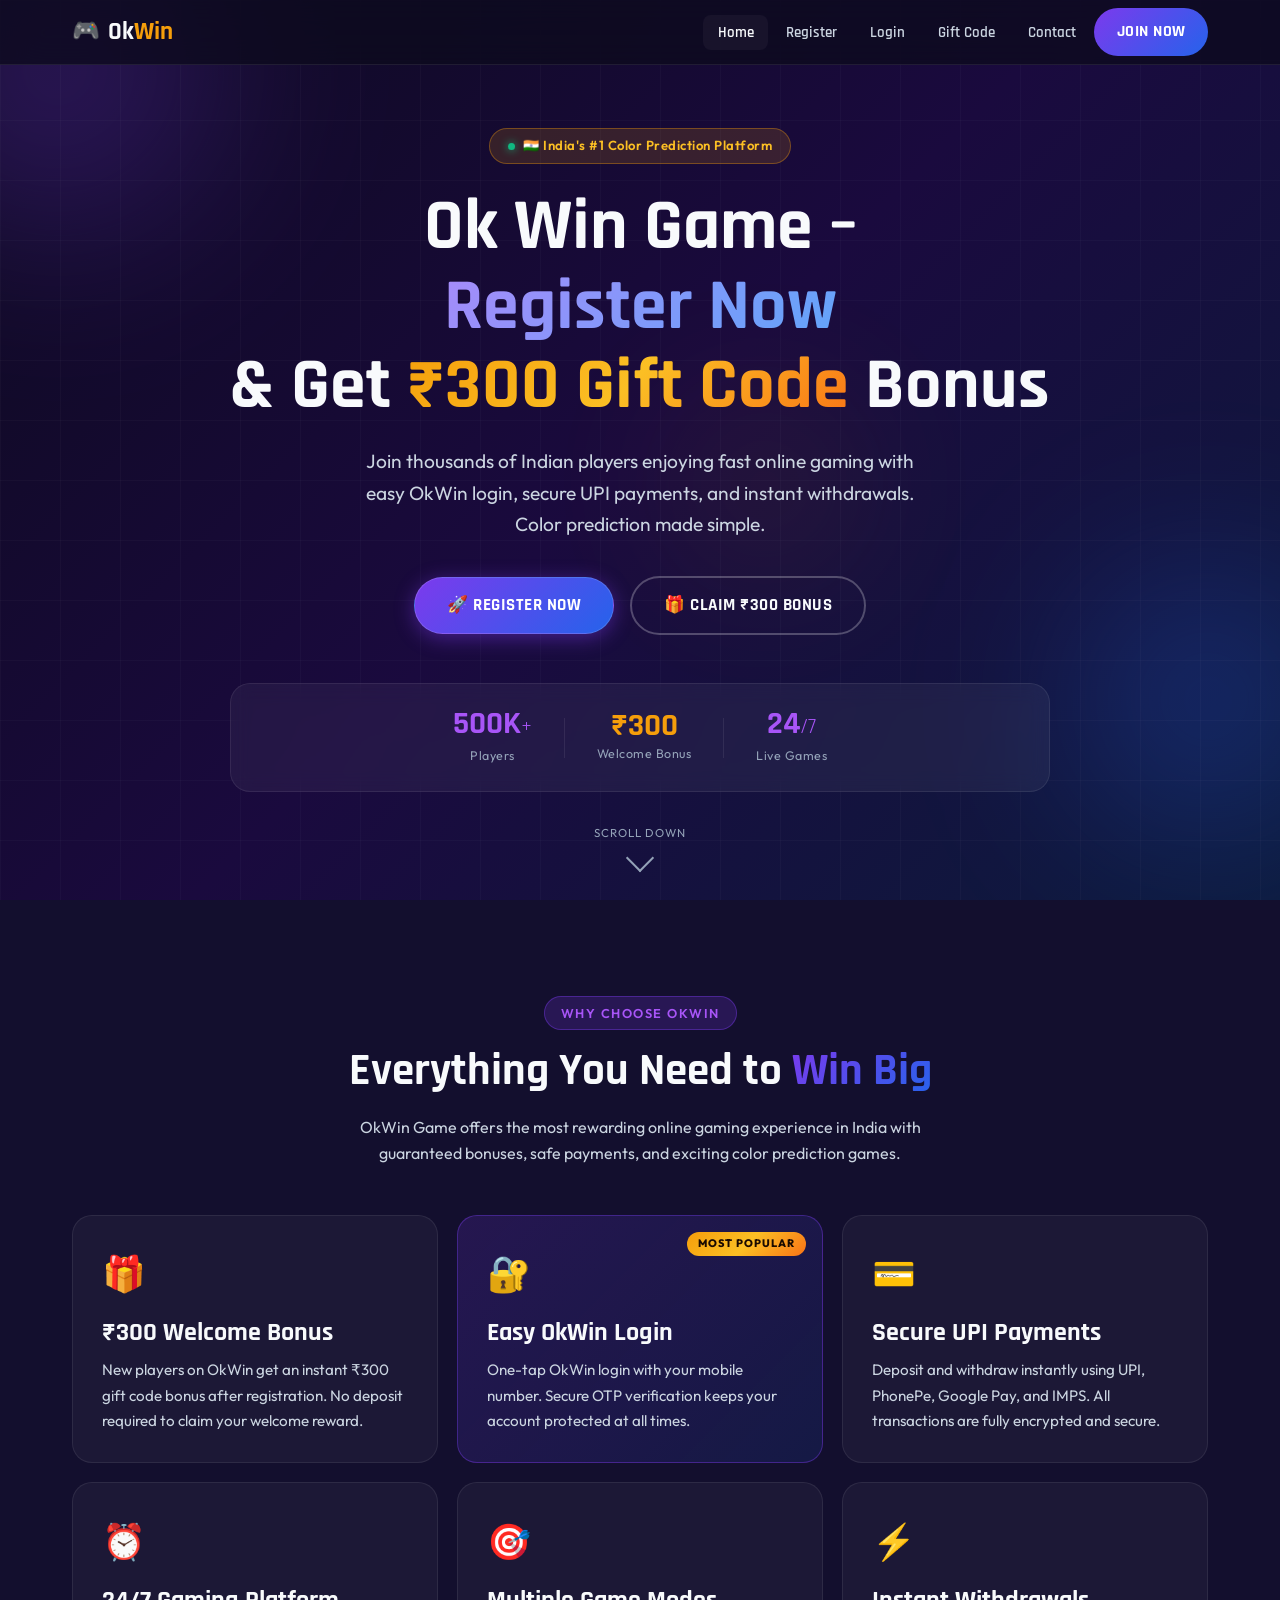
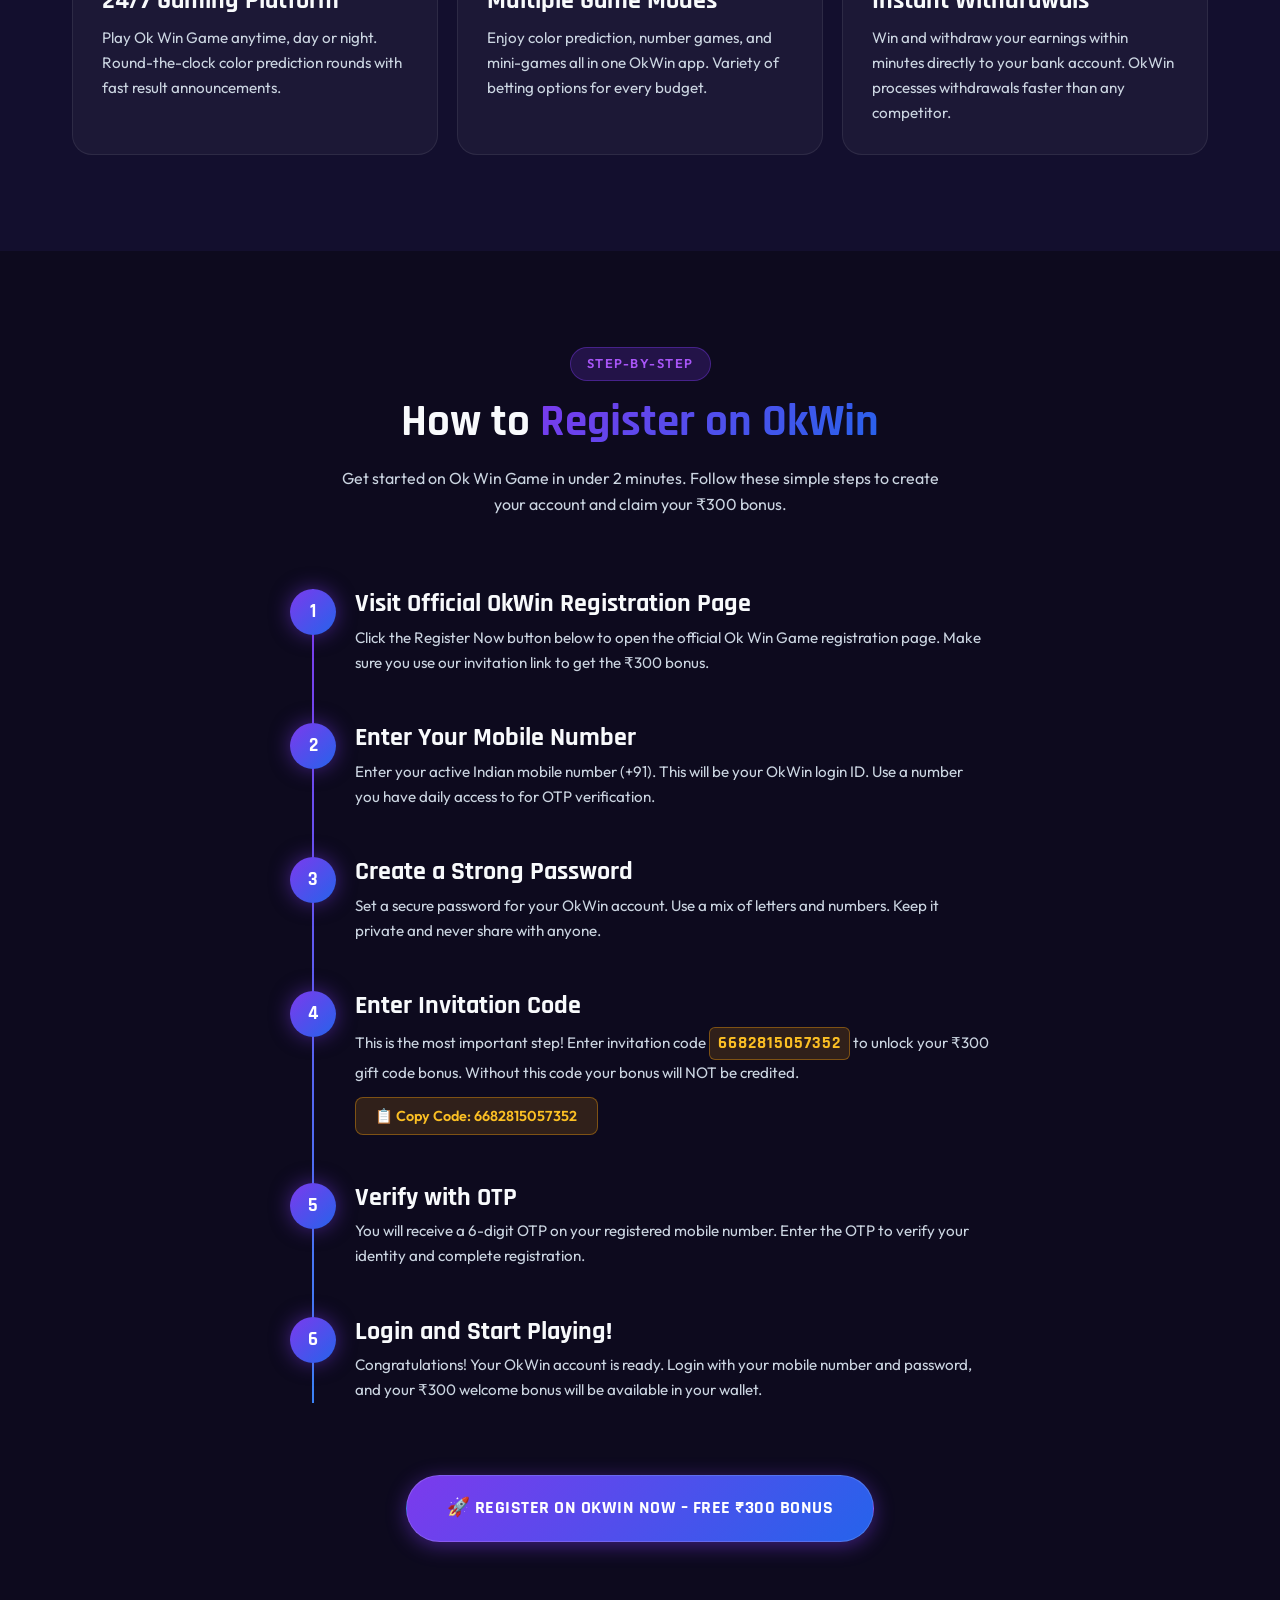
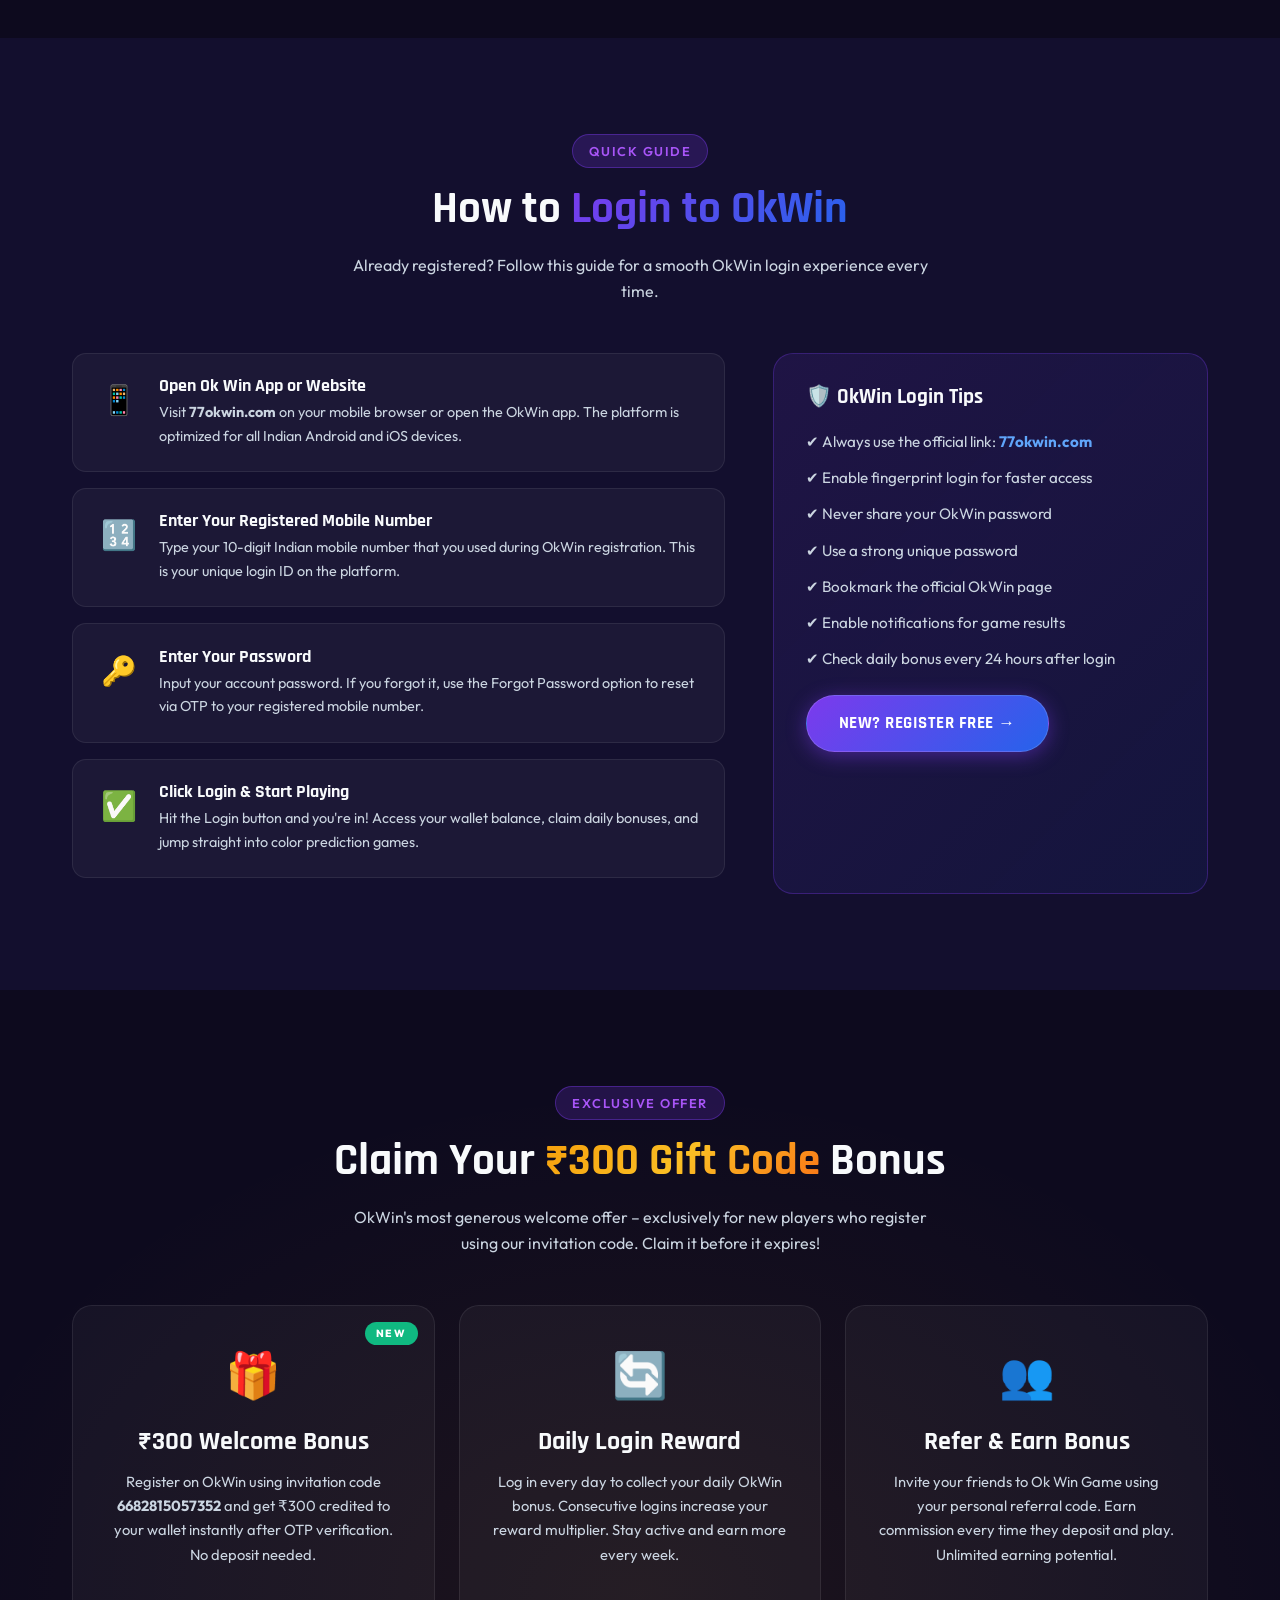
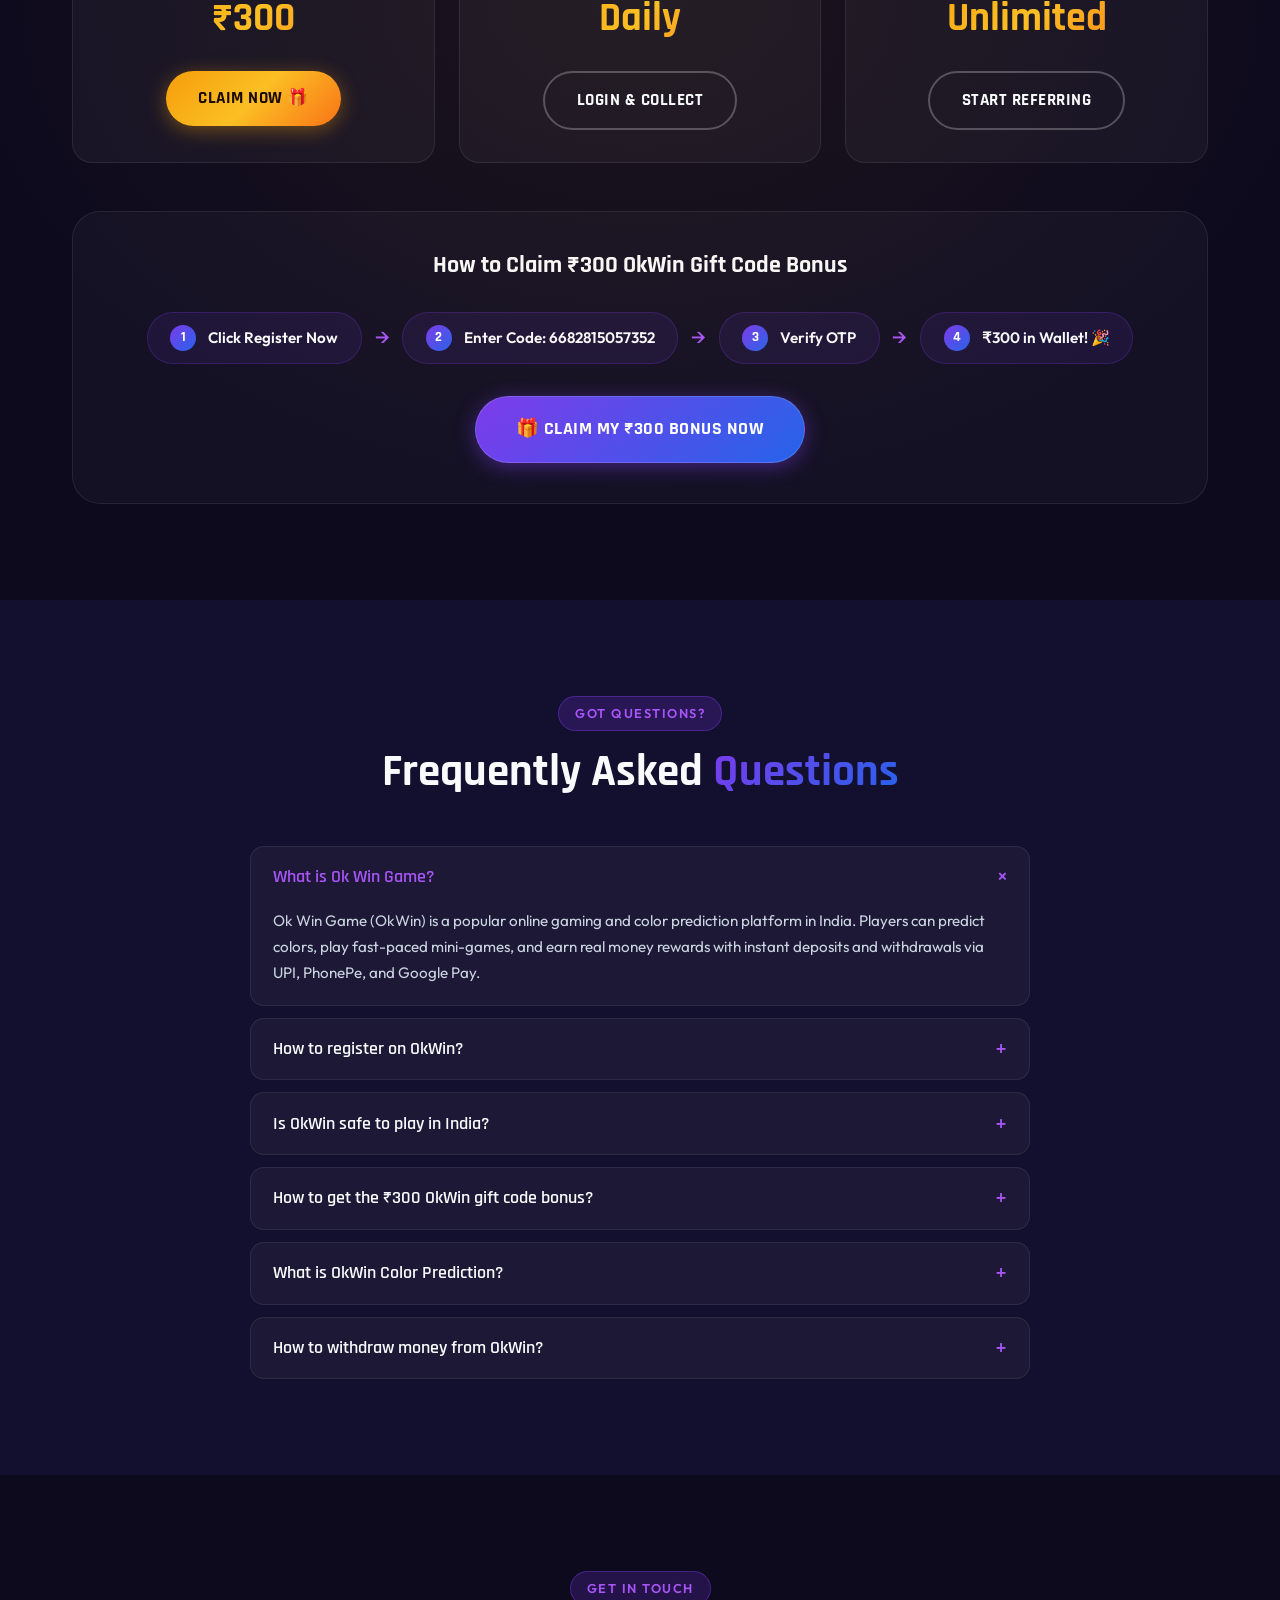
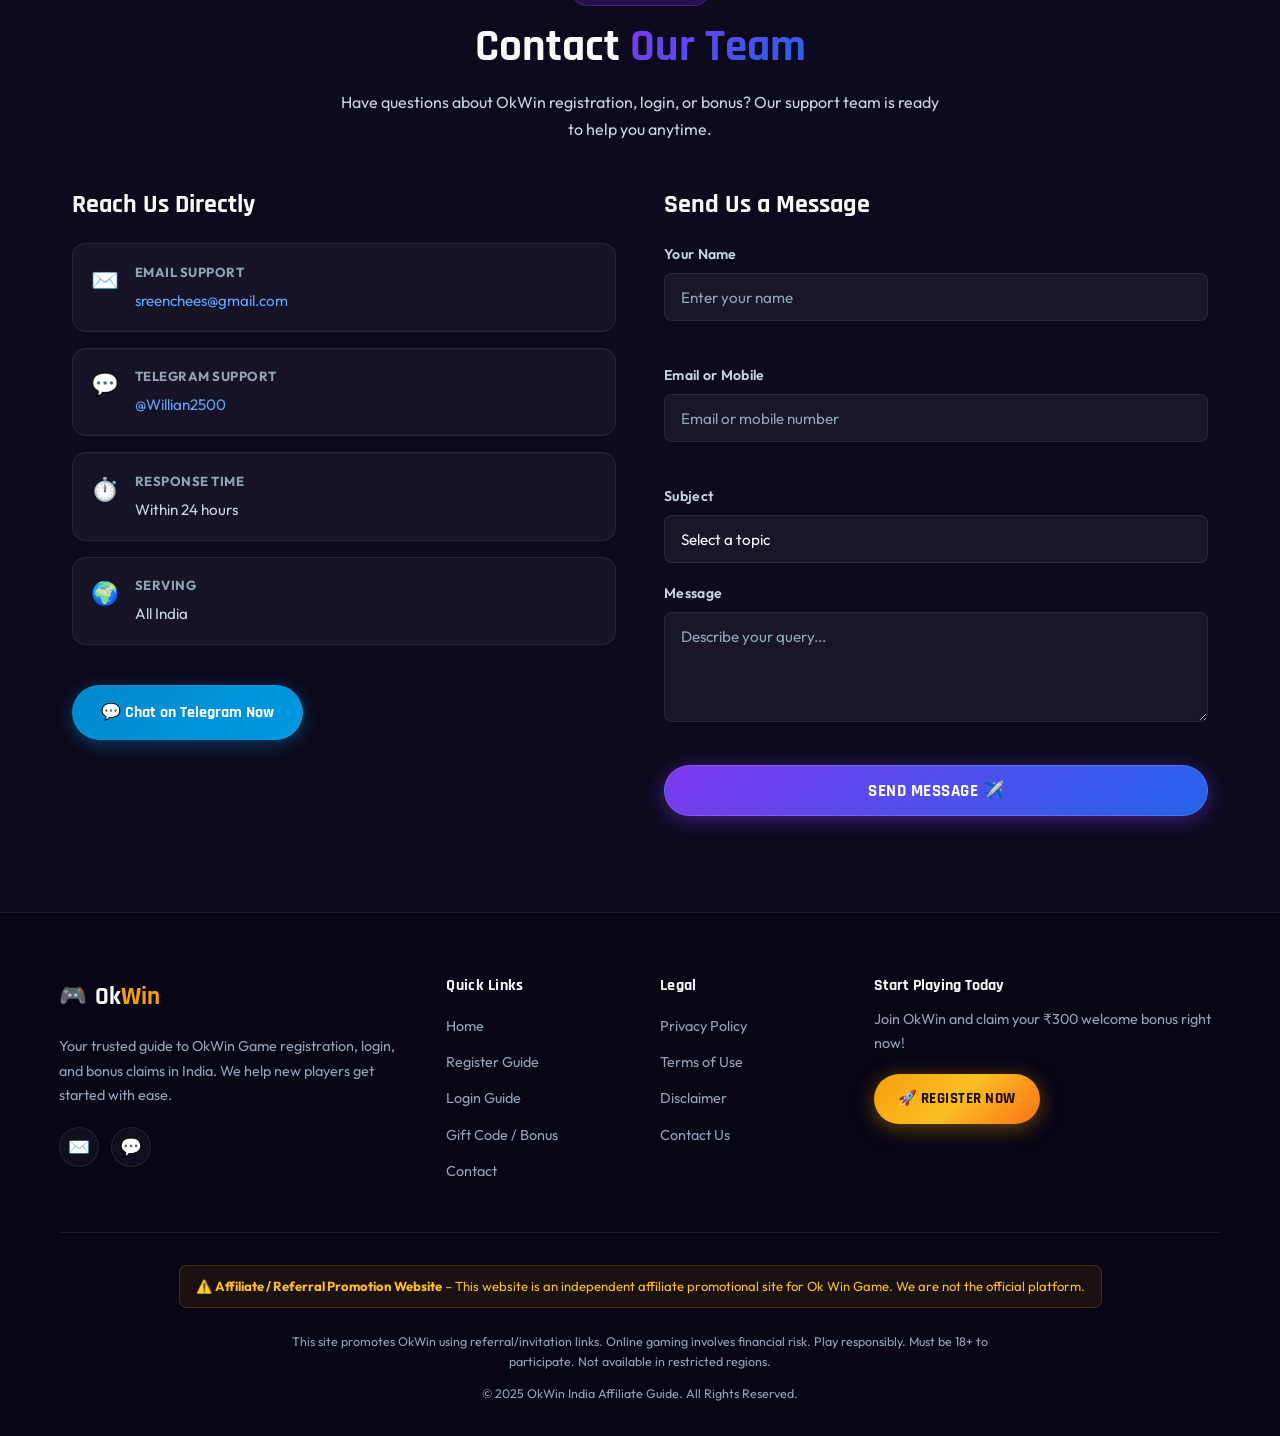
==== index.html @ 884675b6 "Add files via upload" ====
<!DOCTYPE html>
<html lang="en">
<head>
  <meta name="google-site-verification" content="CYO93_IWhzDPFBcRnnGvnvl2FuGM7Bud9HuJt0PmO80">

  <meta charset="UTF-8" />
  <meta name="viewport" content="width=device-width, initial-scale=1.0" />

  <!-- SEO Title -->
  <title>Ok Win Game – Register & Get ₹300 Bonus | OkWin Login India 2025</title>

  <!-- Meta Description -->
  <meta name="description" content="Join Ok Win Game today! Register on OkWin and get ₹300 welcome gift code bonus instantly. Easy OkWin login, secure payments, color prediction games. Best online gaming platform in India." />

  <!-- Meta Keywords -->
  <meta name="keywords" content="Ok Win Game, OkWin Login, OkWin Register, OkWin Gift Code, Ok Win App, OkWin Color Prediction, Ok Win 300 Bonus, OkWin India, okwin apk download, ok win referral code" />

  <!-- Canonical -->
  <link rel="canonical" href="https://okwin-india.online/" />

  <!-- Robots -->
  <meta name="robots" content="index, follow" />
  <meta name="author" content="OkWin India Affiliate" />
  <meta name="language" content="English" />
  <meta name="geo.region" content="IN" />
  <meta name="geo.placename" content="India" />

  <!-- Open Graph -->
  <meta property="og:type" content="website" />
  <meta property="og:title" content="Ok Win Game – Register & Get ₹300 Bonus | OkWin India" />
  <meta property="og:description" content="Join Ok Win Game today! Get ₹300 welcome gift code bonus instantly. Easy OkWin login, color prediction games, fast withdrawals. India's top gaming platform." />
  <meta property="og:url" content="https://okwin-india.online/" />
  <meta property="og:image" content="https://okwin-india.online/og-img.png" />
  <meta property="og:image:width" content="1200" />
  <meta property="og:image:height" content="630" />
  <meta property="og:locale" content="en_IN" />
  <meta property="og:site_name" content="OkWin India" />

  <!-- ICONS -->
  <link rel="icon" href="/favicon.ico">
  <link rel="apple-touch-icon" href="/favicon.png">

  <!-- Twitter Card -->
  <meta name="twitter:card" content="summary_large_image" />
  <meta name="twitter:title" content="Ok Win Game – Register & Get ₹300 Bonus" />
  <meta name="twitter:description" content="Join OkWin India and claim your ₹300 gift code bonus! Fast login, color prediction, instant withdrawals." />
  <meta name="twitter:image" content="https://okwin-india.online/og-img.png" />

  <!-- JSON-LD: WebSite Schema -->
  <script type="application/ld+json">
  {
    "@context": "https://schema.org",
    "@type": "WebSite",
    "name": "OkWin India",
    "url": "https://okwin-india.online/",
    "description": "Ok Win Game referral and registration guide for India players. Get ₹300 welcome bonus.",
    "potentialAction": {
      "@type": "SearchAction",
      "target": "https://okwin-india.online/?s={search_term_string}",
      "query-input": "required name=search_term_string"
    }
  }
  </script>

  <!-- JSON-LD: Organization Schema -->
  <script type="application/ld+json">
  {
    "@context": "https://schema.org",
    "@type": "Organization",
    "name": "OkWin India",
    "url": "https://okwin-india.online/",
    "contactPoint": {
      "@type": "ContactPoint",
      "email": "sreenchees@gmail.com",
      "contactType": "customer support",
      "availableLanguage": ["English", "Hindi"]
    }
  }
  </script>

  <!-- JSON-LD: FAQ Schema -->
  <script type="application/ld+json">
  {
    "@context": "https://schema.org",
    "@type": "FAQPage",
    "mainEntity": [
      {
        "@type": "Question",
        "name": "What is Ok Win Game?",
        "acceptedAnswer": {
          "@type": "Answer",
          "text": "Ok Win Game (OkWin) is a popular online gaming and color prediction platform in India. Players can predict colors, play mini-games, and earn real money rewards with fast deposits and withdrawals."
        }
      },
      {
        "@type": "Question",
        "name": "How to register on OkWin?",
        "acceptedAnswer": {
          "@type": "Answer",
          "text": "To register on OkWin: Visit the official registration link, enter your mobile number, create a secure password, enter invitation code 6682815057352, verify with OTP, and start playing. New players get a ₹300 welcome bonus."
        }
      },
      {
        "@type": "Question",
        "name": "Is OkWin safe in India?",
        "acceptedAnswer": {
          "@type": "Answer",
          "text": "OkWin is widely used by thousands of players across India. The platform features secure payment systems, encrypted transactions, and fast withdrawal processing for Indian players."
        }
      },
      {
        "@type": "Question",
        "name": "How to get ₹300 gift code on OkWin?",
        "acceptedAnswer": {
          "@type": "Answer",
          "text": "New players on OkWin automatically receive a ₹300 welcome gift code bonus after completing registration using the invitation code 6682815057352. The bonus is credited to your account instantly after OTP verification."
        }
      }
    ]
  }
  </script>

  <!-- Preconnect for performance -->
  <link rel="preconnect" href="https://fonts.googleapis.com" />
  <link rel="preconnect" href="https://fonts.gstatic.com" crossorigin />
  <link href="https://fonts.googleapis.com/css2?family=Rajdhani:wght@400;500;600;700&family=Outfit:wght@300;400;500;600;700;800;900&display=swap" rel="stylesheet" />

  <link rel="stylesheet" href="style.css" />
  <link rel="icon" href="data:image/svg+xml,<svg xmlns='http://www.w3.org/2000/svg' viewBox='0 0 100 100'><text y='.9em' font-size='90'>🎮</text></svg>" />
</head>
<body>

  <!-- ========== NAVIGATION ========== -->
  <nav class="navbar" id="navbar" role="navigation" aria-label="Main navigation">
    <div class="nav-container">
      <a href="#home" class="nav-logo" aria-label="OkWin Home">
        <span class="logo-icon">🎮</span>
        <span class="logo-text">Ok<span class="logo-accent">Win</span></span>
      </a>
      <button class="nav-toggle" id="navToggle" aria-label="Toggle navigation" aria-expanded="false">
        <span></span><span></span><span></span>
      </button>
      <ul class="nav-menu" id="navMenu" role="list">
        <li><a href="#home" class="nav-link active">Home</a></li>
        <li><a href="#register-guide" class="nav-link">Register</a></li>
        <li><a href="#login-guide" class="nav-link">Login</a></li>
        <li><a href="#gift-code" class="nav-link">Gift Code</a></li>
        <li><a href="#contact" class="nav-link">Contact</a></li>
        <li><a href="https://77okwin.com/#/register?invitationCode=6682815057352" class="nav-cta" target="_blank" rel="noopener">Join Now</a></li>
      </ul>
    </div>
  </nav>

  <main>

    <!-- ========== PAGE 1: HOME ========== -->
    <section id="home" class="hero-section" aria-label="Hero">
      <div class="hero-bg-effects">
        <div class="orb orb-1"></div>
        <div class="orb orb-2"></div>
        <div class="orb orb-3"></div>
        <div class="grid-lines"></div>
      </div>
      <div class="hero-container">
        <div class="hero-badge">
          <span class="badge-dot"></span>
          🇮🇳 India's #1 Color Prediction Platform
        </div>
        <h1 class="hero-title">
          Ok Win Game –<br />
          <span class="title-gradient">Register Now</span><br />
          & Get <span class="title-gold">₹300 Gift Code</span> Bonus
        </h1>
        <p class="hero-sub">
          Join thousands of Indian players enjoying fast online gaming with easy OkWin login, secure UPI payments, and instant withdrawals. Color prediction made simple.
        </p>
        <div class="hero-actions">
          <a href="https://77okwin.com/#/register?invitationCode=6682815057352" class="btn-primary btn-pulse" target="_blank" rel="noopener" aria-label="Register on OkWin now">
            <span>🚀 Register Now</span>
          </a>
          <a href="#gift-code" class="btn-secondary">
            <span>🎁 Claim ₹300 Bonus</span>
          </a>
        </div>
        <div class="hero-stats">
          <div class="stat-item">
            <span class="stat-num" data-target="500000">0</span><span class="stat-unit">+</span>
            <span class="stat-label">Players</span>
          </div>
          <div class="stat-divider"></div>
          <div class="stat-item">
            <span class="stat-num-plain">₹300</span>
            <span class="stat-label">Welcome Bonus</span>
          </div>
          <div class="stat-divider"></div>
          <div class="stat-item">
            <span class="stat-num" data-target="24">0</span><span class="stat-unit">/7</span>
            <span class="stat-label">Live Games</span>
          </div>
        </div>
      </div>
      <div class="hero-scroll-hint" aria-hidden="true">
        <span>Scroll Down</span>
        <div class="scroll-arrow"></div>
      </div>
    </section>

    <!-- ========== FEATURES SECTION ========== -->
    <section class="features-section" aria-labelledby="features-heading">
      <div class="section-container">
        <div class="section-header">
          <span class="section-tag">Why Choose OkWin</span>
          <h2 id="features-heading" class="section-title">Everything You Need to <span class="text-gradient">Win Big</span></h2>
          <p class="section-desc">OkWin Game offers the most rewarding online gaming experience in India with guaranteed bonuses, safe payments, and exciting color prediction games.</p>
        </div>
        <div class="features-grid">
          <article class="feature-card" aria-label="Welcome Bonus feature">
            <div class="feature-icon">🎁</div>
            <h3>₹300 Welcome Bonus</h3>
            <p>New players on OkWin get an instant ₹300 gift code bonus after registration. No deposit required to claim your welcome reward.</p>
          </article>
          <article class="feature-card featured" aria-label="Easy Login feature">
            <div class="feature-badge">Most Popular</div>
            <div class="feature-icon">🔐</div>
            <h3>Easy OkWin Login</h3>
            <p>One-tap OkWin login with your mobile number. Secure OTP verification keeps your account protected at all times.</p>
          </article>
          <article class="feature-card" aria-label="Secure payments feature">
            <div class="feature-icon">💳</div>
            <h3>Secure UPI Payments</h3>
            <p>Deposit and withdraw instantly using UPI, PhonePe, Google Pay, and IMPS. All transactions are fully encrypted and secure.</p>
          </article>
          <article class="feature-card" aria-label="24/7 gaming feature">
            <div class="feature-icon">⏰</div>
            <h3>24/7 Gaming Platform</h3>
            <p>Play Ok Win Game anytime, day or night. Round-the-clock color prediction rounds with fast result announcements.</p>
          </article>
          <article class="feature-card" aria-label="Game modes feature">
            <div class="feature-icon">🎯</div>
            <h3>Multiple Game Modes</h3>
            <p>Enjoy color prediction, number games, and mini-games all in one OkWin app. Variety of betting options for every budget.</p>
          </article>
          <article class="feature-card" aria-label="Fast withdrawal feature">
            <div class="feature-icon">⚡</div>
            <h3>Instant Withdrawals</h3>
            <p>Win and withdraw your earnings within minutes directly to your bank account. OkWin processes withdrawals faster than any competitor.</p>
          </article>
        </div>
      </div>
    </section>

    <!-- ========== PAGE 2: REGISTER GUIDE ========== -->
    <section id="register-guide" class="guide-section" aria-labelledby="register-heading">
      <div class="section-container">
        <div class="section-header">
          <span class="section-tag">Step-by-Step</span>
          <h2 id="register-heading" class="section-title">How to <span class="text-gradient">Register on OkWin</span></h2>
          <p class="section-desc">Get started on Ok Win Game in under 2 minutes. Follow these simple steps to create your account and claim your ₹300 bonus.</p>
        </div>
        <div class="steps-container">
          <div class="steps-line" aria-hidden="true"></div>
          <div class="step-item">
            <div class="step-num" aria-label="Step 1">1</div>
            <div class="step-content">
              <h3>Visit Official OkWin Registration Page</h3>
              <p>Click the Register Now button below to open the official Ok Win Game registration page. Make sure you use our invitation link to get the ₹300 bonus.</p>
            </div>
          </div>
          <div class="step-item">
            <div class="step-num" aria-label="Step 2">2</div>
            <div class="step-content">
              <h3>Enter Your Mobile Number</h3>
              <p>Enter your active Indian mobile number (+91). This will be your OkWin login ID. Use a number you have daily access to for OTP verification.</p>
            </div>
          </div>
          <div class="step-item">
            <div class="step-num" aria-label="Step 3">3</div>
            <div class="step-content">
              <h3>Create a Strong Password</h3>
              <p>Set a secure password for your OkWin account. Use a mix of letters and numbers. Keep it private and never share with anyone.</p>
            </div>
          </div>
          <div class="step-item">
            <div class="step-num" aria-label="Step 4">4</div>
            <div class="step-content">
              <h3>Enter Invitation Code</h3>
              <p>This is the most important step! Enter invitation code <strong class="inv-code">6682815057352</strong> to unlock your ₹300 gift code bonus. Without this code your bonus will NOT be credited.</p>
              <button class="copy-code-btn" id="copyCode" aria-label="Copy invitation code">📋 Copy Code: 6682815057352</button>
            </div>
          </div>
          <div class="step-item">
            <div class="step-num" aria-label="Step 5">5</div>
            <div class="step-content">
              <h3>Verify with OTP</h3>
              <p>You will receive a 6-digit OTP on your registered mobile number. Enter the OTP to verify your identity and complete registration.</p>
            </div>
          </div>
          <div class="step-item">
            <div class="step-num" aria-label="Step 6">6</div>
            <div class="step-content">
              <h3>Login and Start Playing!</h3>
              <p>Congratulations! Your OkWin account is ready. Login with your mobile number and password, and your ₹300 welcome bonus will be available in your wallet.</p>
            </div>
          </div>
        </div>
        <div class="guide-cta">
          <a href="https://77okwin.com/#/register?invitationCode=6682815057352" class="btn-primary btn-large" target="_blank" rel="noopener">
            🚀 Register on OkWin Now – Free ₹300 Bonus
          </a>
        </div>
      </div>
    </section>

    <!-- ========== PAGE 3: LOGIN GUIDE ========== -->
    <section id="login-guide" class="guide-section login-guide-section" aria-labelledby="login-heading">
      <div class="section-container">
        <div class="section-header">
          <span class="section-tag">Quick Guide</span>
          <h2 id="login-heading" class="section-title">How to <span class="text-gradient">Login to OkWin</span></h2>
          <p class="section-desc">Already registered? Follow this guide for a smooth OkWin login experience every time.</p>
        </div>
        <div class="login-grid">
          <div class="login-steps">
            <div class="login-step">
              <div class="ls-icon">📱</div>
              <div class="ls-content">
                <h3>Open Ok Win App or Website</h3>
                <p>Visit <strong>77okwin.com</strong> on your mobile browser or open the OkWin app. The platform is optimized for all Indian Android and iOS devices.</p>
              </div>
            </div>
            <div class="login-step">
              <div class="ls-icon">🔢</div>
              <div class="ls-content">
                <h3>Enter Your Registered Mobile Number</h3>
                <p>Type your 10-digit Indian mobile number that you used during OkWin registration. This is your unique login ID on the platform.</p>
              </div>
            </div>
            <div class="login-step">
              <div class="ls-icon">🔑</div>
              <div class="ls-content">
                <h3>Enter Your Password</h3>
                <p>Input your account password. If you forgot it, use the Forgot Password option to reset via OTP to your registered mobile number.</p>
              </div>
            </div>
            <div class="login-step">
              <div class="ls-icon">✅</div>
              <div class="ls-content">
                <h3>Click Login & Start Playing</h3>
                <p>Hit the Login button and you're in! Access your wallet balance, claim daily bonuses, and jump straight into color prediction games.</p>
              </div>
            </div>
          </div>
          <div class="login-tips-panel">
            <h3>🛡️ OkWin Login Tips</h3>
            <ul class="tips-list">
              <li>✔ Always use the official link: <strong>77okwin.com</strong></li>
              <li>✔ Enable fingerprint login for faster access</li>
              <li>✔ Never share your OkWin password</li>
              <li>✔ Use a strong unique password</li>
              <li>✔ Bookmark the official OkWin page</li>
              <li>✔ Enable notifications for game results</li>
              <li>✔ Check daily bonus every 24 hours after login</li>
            </ul>
            <a href="https://77okwin.com/#/register?invitationCode=6682815057352" class="btn-primary" target="_blank" rel="noopener" style="margin-top:1.5rem;display:inline-block">
              New? Register Free →
            </a>
          </div>
        </div>
      </div>
    </section>

    <!-- ========== PAGE 4: GIFT CODE / BONUS ========== -->
    <section id="gift-code" class="gift-section" aria-labelledby="gift-heading">
      <div class="gift-bg-effect"></div>
      <div class="section-container">
        <div class="section-header">
          <span class="section-tag">Exclusive Offer</span>
          <h2 id="gift-heading" class="section-title">Claim Your <span class="title-gold">₹300 Gift Code</span> Bonus</h2>
          <p class="section-desc">OkWin's most generous welcome offer – exclusively for new players who register using our invitation code. Claim it before it expires!</p>
        </div>
        <div class="gift-cards-grid">
          <article class="gift-card">
            <div class="gift-card-ribbon">NEW</div>
            <div class="gift-icon">🎁</div>
            <h3>₹300 Welcome Bonus</h3>
            <p>Register on OkWin using invitation code <strong>6682815057352</strong> and get ₹300 credited to your wallet instantly after OTP verification. No deposit needed.</p>
            <div class="bonus-highlight">₹300</div>
            <a href="https://77okwin.com/#/register?invitationCode=6682815057352" class="btn-gold" target="_blank" rel="noopener">Claim Now 🎁</a>
          </article>
          <article class="gift-card">
            <div class="gift-icon">🔄</div>
            <h3>Daily Login Reward</h3>
            <p>Log in every day to collect your daily OkWin bonus. Consecutive logins increase your reward multiplier. Stay active and earn more every week.</p>
            <div class="bonus-highlight">Daily</div>
            <a href="https://77okwin.com/#/register?invitationCode=6682815057352" class="btn-secondary" target="_blank" rel="noopener">Login & Collect</a>
          </article>
          <article class="gift-card">
            <div class="gift-icon">👥</div>
            <h3>Refer & Earn Bonus</h3>
            <p>Invite your friends to Ok Win Game using your personal referral code. Earn commission every time they deposit and play. Unlimited earning potential.</p>
            <div class="bonus-highlight">Unlimited</div>
            <a href="https://77okwin.com/#/register?invitationCode=6682815057352" class="btn-secondary" target="_blank" rel="noopener">Start Referring</a>
          </article>
        </div>

        <!-- Bonus Steps -->
        <div class="bonus-steps">
          <h3>How to Claim ₹300 OkWin Gift Code Bonus</h3>
          <div class="bonus-flow">
            <div class="bflow-step"><span>1</span> Click Register Now</div>
            <div class="bflow-arrow">→</div>
            <div class="bflow-step"><span>2</span> Enter Code: 6682815057352</div>
            <div class="bflow-arrow">→</div>
            <div class="bflow-step"><span>3</span> Verify OTP</div>
            <div class="bflow-arrow">→</div>
            <div class="bflow-step"><span>4</span> ₹300 in Wallet! 🎉</div>
          </div>
          <a href="https://77okwin.com/#/register?invitationCode=6682815057352" class="btn-primary btn-large btn-pulse" target="_blank" rel="noopener">
            🎁 Claim My ₹300 Bonus Now
          </a>
        </div>
      </div>
    </section>

    <!-- ========== FAQ SECTION ========== -->
    <section class="faq-section" aria-labelledby="faq-heading">
      <div class="section-container">
        <div class="section-header">
          <span class="section-tag">Got Questions?</span>
          <h2 id="faq-heading" class="section-title">Frequently Asked <span class="text-gradient">Questions</span></h2>
        </div>
        <div class="faq-list" role="list">
          <div class="faq-item" role="listitem">
            <button class="faq-question" aria-expanded="false">
              <span>What is Ok Win Game?</span>
              <span class="faq-icon" aria-hidden="true">+</span>
            </button>
            <div class="faq-answer">
              <p>Ok Win Game (OkWin) is a popular online gaming and color prediction platform in India. Players can predict colors, play fast-paced mini-games, and earn real money rewards with instant deposits and withdrawals via UPI, PhonePe, and Google Pay.</p>
            </div>
          </div>
          <div class="faq-item" role="listitem">
            <button class="faq-question" aria-expanded="false">
              <span>How to register on OkWin?</span>
              <span class="faq-icon" aria-hidden="true">+</span>
            </button>
            <div class="faq-answer">
              <p>To register on OkWin: (1) Visit the official registration link, (2) Enter your mobile number, (3) Create a secure password, (4) Enter invitation code <strong>6682815057352</strong>, (5) Verify with OTP, (6) Login and start playing. New players automatically receive a ₹300 welcome bonus.</p>
            </div>
          </div>
          <div class="faq-item" role="listitem">
            <button class="faq-question" aria-expanded="false">
              <span>Is OkWin safe to play in India?</span>
              <span class="faq-icon" aria-hidden="true">+</span>
            </button>
            <div class="faq-answer">
              <p>OkWin is widely used by hundreds of thousands of players across India. The platform uses encrypted transactions, secure OTP verification, and reliable UPI payment gateways. Always use the official website <strong>77okwin.com</strong> to ensure your account is protected.</p>
            </div>
          </div>
          <div class="faq-item" role="listitem">
            <button class="faq-question" aria-expanded="false">
              <span>How to get the ₹300 OkWin gift code bonus?</span>
              <span class="faq-icon" aria-hidden="true">+</span>
            </button>
            <div class="faq-answer">
              <p>New players automatically receive a ₹300 welcome gift code bonus after completing registration using the invitation code <strong>6682815057352</strong>. The bonus is credited to your OkWin wallet instantly after OTP verification. No deposit is required to receive the welcome bonus.</p>
            </div>
          </div>
          <div class="faq-item" role="listitem">
            <button class="faq-question" aria-expanded="false">
              <span>What is OkWin Color Prediction?</span>
              <span class="faq-icon" aria-hidden="true">+</span>
            </button>
            <div class="faq-answer">
              <p>OkWin Color Prediction is the most popular game on the platform. Players predict which color (Red, Green, or Violet) will appear next. Results are announced every 1–3 minutes. Correct predictions earn 2x your bet amount. It's the fastest way to earn on Ok Win App.</p>
            </div>
          </div>
          <div class="faq-item" role="listitem">
            <button class="faq-question" aria-expanded="false">
              <span>How to withdraw money from OkWin?</span>
              <span class="faq-icon" aria-hidden="true">+</span>
            </button>
            <div class="faq-answer">
              <p>To withdraw from OkWin: Login to your account, go to Wallet, click Withdraw, enter the amount, enter your UPI ID or bank account details, and confirm. Withdrawals are processed within minutes to hours depending on your bank. Minimum withdrawal is ₹100.</p>
            </div>
          </div>
        </div>
      </div>
    </section>

    <!-- ========== PAGE 5: CONTACT ========== -->
    <section id="contact" class="contact-section" aria-labelledby="contact-heading">
      <div class="section-container">
        <div class="section-header">
          <span class="section-tag">Get in Touch</span>
          <h2 id="contact-heading" class="section-title">Contact <span class="text-gradient">Our Team</span></h2>
          <p class="section-desc">Have questions about OkWin registration, login, or bonus? Our support team is ready to help you anytime.</p>
        </div>
        <div class="contact-grid">
          <div class="contact-info">
            <h3>Reach Us Directly</h3>
            <div class="contact-item">
              <div class="ci-icon">✉️</div>
              <div>
                <strong>Email Support</strong>
                <a href="mailto:sreenchees@gmail.com">sreenchees@gmail.com</a>
              </div>
            </div>
            <div class="contact-item">
              <div class="ci-icon">💬</div>
              <div>
                <strong>Telegram Support</strong>
                <a href="https://t.me/Willian2500" target="_blank" rel="noopener">@Willian2500</a>
              </div>
            </div>
            <div class="contact-item">
              <div class="ci-icon">⏱️</div>
              <div>
                <strong>Response Time</strong>
                <span>Within 24 hours</span>
              </div>
            </div>
            <div class="contact-item">
              <div class="ci-icon">🌍</div>
              <div>
                <strong>Serving</strong>
                <span>All India</span>
              </div>
            </div>
            <a href="https://t.me/Willian2500" class="btn-telegram" target="_blank" rel="noopener">
              💬 Chat on Telegram Now
            </a>
          </div>

          <div class="contact-form-wrap">
            <h3>Send Us a Message</h3>
            <form id="contactForm" class="contact-form" novalidate aria-label="Contact form">
              <div class="form-group">
                <label for="contactName">Your Name</label>
                <input type="text" id="contactName" name="name" placeholder="Enter your name" required autocomplete="name" />
                <span class="form-error" id="nameError"></span>
              </div>
              <div class="form-group">
                <label for="contactEmail">Email or Mobile</label>
                <input type="text" id="contactEmail" name="email" placeholder="Email or mobile number" required autocomplete="email" />
                <span class="form-error" id="emailError"></span>
              </div>
              <div class="form-group">
                <label for="contactSubject">Subject</label>
                <select id="contactSubject" name="subject">
                  <option value="">Select a topic</option>
                  <option value="registration">OkWin Registration Help</option>
                  <option value="login">OkWin Login Issue</option>
                  <option value="bonus">₹300 Bonus Query</option>
                  <option value="withdrawal">Withdrawal Help</option>
                  <option value="other">Other</option>
                </select>
              </div>
              <div class="form-group">
                <label for="contactMessage">Message</label>
                <textarea id="contactMessage" name="message" rows="4" placeholder="Describe your query..." required></textarea>
                <span class="form-error" id="msgError"></span>
              </div>
              <button type="submit" class="btn-primary btn-full" id="submitBtn">
                Send Message ✈️
              </button>
              <div id="formSuccess" class="form-success" role="alert" aria-live="polite"></div>
            </form>
          </div>
        </div>
      </div>
    </section>

  </main>

  <!-- ========== FLOATING CTA ========== -->
  <div class="floating-cta" id="floatingCta" aria-label="Floating register button">
    <a href="https://77okwin.com/#/register?invitationCode=6682815057352" target="_blank" rel="noopener" class="floating-btn">
      🎁 Register Free – Get ₹300
    </a>
  </div>

  <!-- ========== FOOTER ========== -->
  <footer class="site-footer" role="contentinfo">
    <div class="footer-container">
      <div class="footer-top">
        <div class="footer-brand">
          <div class="footer-logo">
            <span class="logo-icon">🎮</span>
            <span class="logo-text">Ok<span class="logo-accent">Win</span></span>
          </div>
          <p>Your trusted guide to OkWin Game registration, login, and bonus claims in India. We help new players get started with ease.</p>
          <div class="footer-social">
            <a href="mailto:sreenchees@gmail.com" aria-label="Email us">✉️</a>
            <a href="https://t.me/Willian2500" target="_blank" rel="noopener" aria-label="Telegram">💬</a>
          </div>
        </div>
        <div class="footer-links">
          <h4>Quick Links</h4>
          <ul>
            <li><a href="#home">Home</a></li>
            <li><a href="#register-guide">Register Guide</a></li>
            <li><a href="#login-guide">Login Guide</a></li>
            <li><a href="#gift-code">Gift Code / Bonus</a></li>
            <li><a href="#contact">Contact</a></li>
          </ul>
        </div>
        <div class="footer-links">
          <h4>Legal</h4>
          <ul>
            <li><a href="#privacy" id="privacyLink">Privacy Policy</a></li>
            <li><a href="#terms" id="termsLink">Terms of Use</a></li>
            <li><a href="#disclaimer" id="disclaimerLink">Disclaimer</a></li>
            <li><a href="#contact">Contact Us</a></li>
          </ul>
        </div>
        <div class="footer-cta-col">
          <h4>Start Playing Today</h4>
          <p>Join OkWin and claim your ₹300 welcome bonus right now!</p>
          <a href="https://77okwin.com/#/register?invitationCode=6682815057352" class="btn-gold footer-cta-btn" target="_blank" rel="noopener">
            🚀 Register Now
          </a>
        </div>
      </div>
      <div class="footer-bottom">
        <p class="affiliate-notice">⚠️ <strong>Affiliate / Referral Promotion Website</strong> – This website is an independent affiliate promotional site for Ok Win Game. We are not the official platform.</p>
        <p class="disclaimer-text">This site promotes OkWin using referral/invitation links. Online gaming involves financial risk. Play responsibly. Must be 18+ to participate. Not available in restricted regions.</p>
        <p class="copyright">© 2025 OkWin India Affiliate Guide. All Rights Reserved.</p>
      </div>
    </div>
  </footer>

  <!-- Legal Modals -->
  <div class="modal-overlay" id="modalOverlay" role="dialog" aria-modal="true" aria-hidden="true">
    <div class="modal-box">
      <button class="modal-close" id="modalClose" aria-label="Close modal">✕</button>
      <h2 id="modalTitle"></h2>
      <div id="modalContent" class="modal-body"></div>
    </div>
  </div>

  <script src="script.js" defer></script>
</body>
</html>
---- style.css ----
/* ===================================================
   OkWin India – style.css
   Mobile-first, gaming UI, dark theme
   Fonts: Rajdhani (display), Outfit (body)
   =================================================== */

/* ── CSS Variables ── */
:root {
  --purple-deep:   #0d0a1e;
  --purple-dark:   #130f2e;
  --purple-mid:    #1e1650;
  --purple-bright: #7c3aed;
  --purple-light:  #a855f7;
  --blue-mid:      #2563eb;
  --blue-bright:   #3b82f6;
  --blue-neon:     #60a5fa;
  --gold:          #f59e0b;
  --gold-light:    #fbbf24;
  --gold-pale:     #fef3c7;
  --green-ok:      #10b981;
  --text-white:    #f8fafc;
  --text-soft:     #cbd5e1;
  --text-muted:    #94a3b8;
  --border-subtle: rgba(255,255,255,0.08);
  --card-bg:       rgba(255,255,255,0.04);
  --card-hover:    rgba(255,255,255,0.07);
  --gradient-hero: linear-gradient(135deg, #0d0a1e 0%, #1a0a3e 50%, #0d1b3e 100%);
  --gradient-cta:  linear-gradient(135deg, #7c3aed 0%, #2563eb 100%);
  --gradient-gold: linear-gradient(135deg, #f59e0b 0%, #fbbf24 50%, #f97316 100%);
  --shadow-card:   0 8px 32px rgba(0,0,0,0.4);
  --shadow-glow:   0 0 30px rgba(124,58,237,0.3);
  --radius-sm:     8px;
  --radius-md:     14px;
  --radius-lg:     20px;
  --radius-xl:     28px;
  --transition:    0.3s cubic-bezier(0.4,0,0.2,1);
}

/* ── Reset & Base ── */
*, *::before, *::after { box-sizing: border-box; margin: 0; padding: 0; }
html { scroll-behavior: smooth; font-size: 16px; }
body {
  font-family: 'Outfit', sans-serif;
  background: var(--purple-deep);
  color: var(--text-white);
  line-height: 1.65;
  overflow-x: hidden;
  -webkit-font-smoothing: antialiased;
}
a { color: inherit; text-decoration: none; transition: var(--transition); }
img { max-width: 100%; height: auto; display: block; }
ul { list-style: none; }
button { cursor: pointer; font-family: inherit; border: none; background: none; }

/* ── Typography ── */
h1, h2, h3, h4 {
  font-family: 'Rajdhani', sans-serif;
  font-weight: 700;
  line-height: 1.15;
}
h1 { font-size: clamp(2.2rem, 6vw, 3.8rem); }
h2 { font-size: clamp(1.8rem, 4vw, 2.8rem); }
h3 { font-size: clamp(1.2rem, 3vw, 1.6rem); }

/* ── Utility ── */
.text-gradient {
  background: var(--gradient-cta);
  -webkit-background-clip: text;
  -webkit-text-fill-color: transparent;
  background-clip: text;
}
.title-gradient {
  background: linear-gradient(135deg, #a78bfa, #60a5fa);
  -webkit-background-clip: text;
  -webkit-text-fill-color: transparent;
  background-clip: text;
}
.title-gold {
  background: var(--gradient-gold);
  -webkit-background-clip: text;
  -webkit-text-fill-color: transparent;
  background-clip: text;
}

/* ── Buttons ── */
.btn-primary {
  display: inline-flex;
  align-items: center;
  gap: 0.5rem;
  padding: 0.85rem 2rem;
  background: var(--gradient-cta);
  color: #fff;
  border-radius: 50px;
  font-family: 'Rajdhani', sans-serif;
  font-size: 1.05rem;
  font-weight: 700;
  letter-spacing: 0.5px;
  text-transform: uppercase;
  box-shadow: 0 4px 20px rgba(124,58,237,0.45);
  transition: var(--transition);
  border: 1px solid rgba(255,255,255,0.15);
  white-space: nowrap;
}
.btn-primary:hover {
  transform: translateY(-2px);
  box-shadow: 0 8px 32px rgba(124,58,237,0.6);
  filter: brightness(1.1);
}
.btn-primary.btn-large { padding: 1.1rem 2.5rem; font-size: 1.15rem; }
.btn-primary.btn-full { width: 100%; justify-content: center; }

.btn-secondary {
  display: inline-flex;
  align-items: center;
  gap: 0.5rem;
  padding: 0.85rem 2rem;
  background: transparent;
  color: var(--text-white);
  border: 2px solid rgba(255,255,255,0.25);
  border-radius: 50px;
  font-family: 'Rajdhani', sans-serif;
  font-size: 1.05rem;
  font-weight: 700;
  letter-spacing: 0.5px;
  text-transform: uppercase;
  transition: var(--transition);
  white-space: nowrap;
}
.btn-secondary:hover {
  border-color: var(--purple-light);
  color: var(--purple-light);
  transform: translateY(-2px);
  background: rgba(124,58,237,0.1);
}

.btn-gold {
  display: inline-flex;
  align-items: center;
  gap: 0.5rem;
  padding: 0.85rem 2rem;
  background: var(--gradient-gold);
  color: #1a0a00;
  border-radius: 50px;
  font-family: 'Rajdhani', sans-serif;
  font-size: 1.05rem;
  font-weight: 800;
  letter-spacing: 0.5px;
  text-transform: uppercase;
  box-shadow: 0 4px 20px rgba(245,158,11,0.4);
  transition: var(--transition);
}
.btn-gold:hover {
  transform: translateY(-2px);
  box-shadow: 0 8px 32px rgba(245,158,11,0.6);
  filter: brightness(1.1);
}

.btn-telegram {
  display: inline-flex;
  align-items: center;
  gap: 0.6rem;
  padding: 0.9rem 1.8rem;
  background: linear-gradient(135deg, #0088cc, #0099e0);
  color: #fff;
  border-radius: 50px;
  font-family: 'Rajdhani', sans-serif;
  font-size: 1rem;
  font-weight: 700;
  margin-top: 1.5rem;
  transition: var(--transition);
  box-shadow: 0 4px 16px rgba(0,136,204,0.4);
}
.btn-telegram:hover {
  transform: translateY(-2px);
  box-shadow: 0 8px 24px rgba(0,136,204,0.6);
}

/* Pulse animation */
.btn-pulse {
  animation: pulse-glow 2.5s ease-in-out infinite;
}
@keyframes pulse-glow {
  0%, 100% { box-shadow: 0 4px 20px rgba(124,58,237,0.45); }
  50% { box-shadow: 0 4px 40px rgba(124,58,237,0.8), 0 0 60px rgba(96,165,250,0.3); }
}

/* ── Navbar ── */
.navbar {
  position: fixed;
  top: 0; left: 0; right: 0;
  z-index: 1000;
  background: rgba(13,10,30,0.8);
  backdrop-filter: blur(20px);
  -webkit-backdrop-filter: blur(20px);
  border-bottom: 1px solid var(--border-subtle);
  transition: background var(--transition), box-shadow var(--transition);
}
.navbar.scrolled {
  background: rgba(13,10,30,0.97);
  box-shadow: 0 4px 24px rgba(0,0,0,0.5);
}
.nav-container {
  max-width: 1200px;
  margin: 0 auto;
  padding: 0 1.2rem;
  display: flex;
  align-items: center;
  justify-content: space-between;
  height: 64px;
}
.nav-logo {
  display: flex;
  align-items: center;
  gap: 0.5rem;
  font-family: 'Rajdhani', sans-serif;
  font-size: 1.55rem;
  font-weight: 700;
}
.logo-icon { font-size: 1.4rem; }
.logo-text { color: var(--text-white); }
.logo-accent { color: var(--gold); }

.nav-menu {
  display: none;
  flex-direction: column;
  position: fixed;
  top: 64px; left: 0; right: 0; bottom: 0;
  background: rgba(13,10,30,0.98);
  padding: 2rem 1.5rem;
  gap: 0.5rem;
  overflow-y: auto;
}
.nav-menu.open { display: flex; }
.nav-link {
  padding: 0.75rem 1rem;
  border-radius: var(--radius-sm);
  font-family: 'Rajdhani', sans-serif;
  font-size: 1.1rem;
  font-weight: 600;
  color: var(--text-soft);
  transition: var(--transition);
}
.nav-link:hover, .nav-link.active {
  color: var(--text-white);
  background: var(--card-bg);
}
.nav-cta {
  display: inline-block;
  padding: 0.7rem 1.4rem;
  background: var(--gradient-cta);
  color: #fff;
  border-radius: 50px;
  font-family: 'Rajdhani', sans-serif;
  font-size: 1rem;
  font-weight: 700;
  text-transform: uppercase;
  letter-spacing: 0.5px;
}
.nav-toggle {
  display: flex;
  flex-direction: column;
  gap: 5px;
  padding: 8px;
  border-radius: 6px;
}
.nav-toggle span {
  display: block;
  width: 24px;
  height: 2.5px;
  background: var(--text-white);
  border-radius: 2px;
  transition: var(--transition);
}
.nav-toggle.active span:nth-child(1) { transform: translateY(7.5px) rotate(45deg); }
.nav-toggle.active span:nth-child(2) { opacity: 0; }
.nav-toggle.active span:nth-child(3) { transform: translateY(-7.5px) rotate(-45deg); }

/* ── Section Commons ── */
.section-container {
  max-width: 1200px;
  margin: 0 auto;
  padding: 0 1.2rem;
}
.section-header {
  text-align: center;
  margin-bottom: 3rem;
}
.section-tag {
  display: inline-block;
  padding: 0.35rem 1rem;
  background: rgba(124,58,237,0.2);
  border: 1px solid rgba(124,58,237,0.4);
  border-radius: 50px;
  font-size: 0.8rem;
  font-weight: 600;
  letter-spacing: 1.5px;
  text-transform: uppercase;
  color: var(--purple-light);
  margin-bottom: 1rem;
}
.section-title { margin-bottom: 1rem; }
.section-desc {
  max-width: 600px;
  margin: 0 auto;
  color: var(--text-soft);
  font-size: 1rem;
}

/* ── Hero ── */
.hero-section {
  position: relative;
  min-height: 100svh;
  display: flex;
  flex-direction: column;
  align-items: center;
  justify-content: center;
  padding: 100px 1.2rem 80px;
  overflow: hidden;
  background: var(--gradient-hero);
  text-align: center;
}
.hero-bg-effects {
  position: absolute;
  inset: 0;
  pointer-events: none;
  overflow: hidden;
}
.orb {
  position: absolute;
  border-radius: 50%;
  filter: blur(80px);
  opacity: 0.35;
}
.orb-1 {
  width: 60vw; height: 60vw;
  max-width: 500px; max-height: 500px;
  background: radial-gradient(circle, #7c3aed, transparent 70%);
  top: -20%; left: -15%;
  animation: orb-float 8s ease-in-out infinite;
}
.orb-2 {
  width: 50vw; height: 50vw;
  max-width: 400px; max-height: 400px;
  background: radial-gradient(circle, #2563eb, transparent 70%);
  bottom: 0%; right: -10%;
  animation: orb-float 10s ease-in-out 2s infinite reverse;
}
.orb-3 {
  width: 30vw; height: 30vw;
  max-width: 250px; max-height: 250px;
  background: radial-gradient(circle, #f59e0b, transparent 70%);
  top: 40%; left: 50%;
  opacity: 0.15;
  animation: orb-float 12s ease-in-out 4s infinite;
}
@keyframes orb-float {
  0%, 100% { transform: translate(0,0); }
  50% { transform: translate(20px, -20px); }
}
.grid-lines {
  position: absolute;
  inset: 0;
  background-image:
    linear-gradient(rgba(255,255,255,0.025) 1px, transparent 1px),
    linear-gradient(90deg, rgba(255,255,255,0.025) 1px, transparent 1px);
  background-size: 60px 60px;
}

.hero-container {
  position: relative;
  z-index: 2;
  max-width: 820px;
}
.hero-badge {
  display: inline-flex;
  align-items: center;
  gap: 0.5rem;
  padding: 0.4rem 1.1rem;
  background: rgba(245,158,11,0.15);
  border: 1px solid rgba(245,158,11,0.35);
  border-radius: 50px;
  font-size: 0.82rem;
  font-weight: 600;
  color: var(--gold-light);
  margin-bottom: 1.5rem;
  letter-spacing: 0.5px;
}
.badge-dot {
  width: 7px; height: 7px;
  border-radius: 50%;
  background: var(--green-ok);
  box-shadow: 0 0 8px var(--green-ok);
  animation: blink 1.5s ease-in-out infinite;
}
@keyframes blink { 0%,100%{opacity:1} 50%{opacity:0.3} }

.hero-title {
  font-size: clamp(2.4rem, 7vw, 4.5rem);
  line-height: 1.1;
  margin-bottom: 1.25rem;
  font-weight: 900;
}
.hero-sub {
  font-size: clamp(1rem, 2.5vw, 1.2rem);
  color: var(--text-soft);
  max-width: 580px;
  margin: 0 auto 2.2rem;
}
.hero-actions {
  display: flex;
  flex-direction: column;
  gap: 1rem;
  align-items: center;
  margin-bottom: 3rem;
}
.hero-stats {
  display: flex;
  align-items: center;
  justify-content: center;
  gap: 2rem;
  flex-wrap: wrap;
  padding: 1.5rem 2rem;
  background: rgba(255,255,255,0.05);
  border: 1px solid var(--border-subtle);
  border-radius: var(--radius-lg);
  backdrop-filter: blur(10px);
}
.stat-item { text-align: center; }
.stat-num {
  font-family: 'Rajdhani', sans-serif;
  font-size: 2rem;
  font-weight: 800;
  color: var(--purple-light);
  line-height: 1;
}
.stat-unit { font-family: 'Rajdhani', sans-serif; font-size: 1.3rem; color: var(--purple-light); }
.stat-num-plain {
  display: block;
  font-family: 'Rajdhani', sans-serif;
  font-size: 2rem;
  font-weight: 800;
  color: var(--gold);
  line-height: 1;
}
.stat-label { display: block; font-size: 0.78rem; color: var(--text-muted); letter-spacing: 0.5px; margin-top: 2px; }
.stat-divider { width: 1px; height: 40px; background: var(--border-subtle); }

.hero-scroll-hint {
  position: absolute;
  bottom: 2rem;
  left: 50%;
  transform: translateX(-50%);
  display: flex;
  flex-direction: column;
  align-items: center;
  gap: 0.4rem;
  font-size: 0.72rem;
  color: var(--text-muted);
  letter-spacing: 1px;
  text-transform: uppercase;
  animation: fade-bounce 2s ease-in-out infinite;
}
.scroll-arrow {
  width: 20px; height: 20px;
  border-right: 2px solid var(--text-muted);
  border-bottom: 2px solid var(--text-muted);
  transform: rotate(45deg);
}
@keyframes fade-bounce {
  0%,100%{opacity:0.4;transform:translateX(-50%) translateY(0)}
  50%{opacity:1;transform:translateX(-50%) translateY(6px)}
}

/* ── Features ── */
.features-section {
  padding: 5rem 0;
  background: var(--purple-dark);
}
.features-grid {
  display: grid;
  grid-template-columns: 1fr;
  gap: 1.2rem;
}
.feature-card {
  position: relative;
  padding: 1.8rem;
  background: var(--card-bg);
  border: 1px solid var(--border-subtle);
  border-radius: var(--radius-lg);
  transition: var(--transition);
  overflow: hidden;
}
.feature-card::before {
  content: '';
  position: absolute;
  top: 0; left: 0; right: 0;
  height: 2px;
  background: var(--gradient-cta);
  opacity: 0;
  transition: var(--transition);
}
.feature-card:hover { background: var(--card-hover); transform: translateY(-4px); box-shadow: var(--shadow-card); }
.feature-card:hover::before { opacity: 1; }
.feature-card.featured {
  background: linear-gradient(135deg, rgba(124,58,237,0.18) 0%, rgba(37,99,235,0.12) 100%);
  border-color: rgba(124,58,237,0.4);
}
.feature-badge {
  position: absolute;
  top: 1rem; right: 1rem;
  padding: 0.2rem 0.7rem;
  background: var(--gradient-gold);
  color: #1a0a00;
  border-radius: 50px;
  font-size: 0.68rem;
  font-weight: 800;
  letter-spacing: 1px;
  text-transform: uppercase;
}
.feature-icon {
  font-size: 2.2rem;
  margin-bottom: 1rem;
  display: block;
}
.feature-card h3 { margin-bottom: 0.6rem; color: var(--text-white); }
.feature-card p { color: var(--text-soft); font-size: 0.95rem; }

/* ── Guide Sections ── */
.guide-section { padding: 5rem 0; background: var(--purple-deep); }
.login-guide-section { background: var(--purple-dark); }

.steps-container {
  position: relative;
  max-width: 700px;
  margin: 0 auto 3rem;
  display: flex;
  flex-direction: column;
  gap: 0;
}
.steps-line {
  position: absolute;
  left: 22px;
  top: 24px;
  bottom: 24px;
  width: 2px;
  background: linear-gradient(to bottom, var(--purple-bright), var(--blue-bright));
  z-index: 0;
}
.step-item {
  display: flex;
  gap: 1.2rem;
  padding: 1.5rem 0;
  position: relative;
  z-index: 1;
}
.step-num {
  flex-shrink: 0;
  width: 46px; height: 46px;
  border-radius: 50%;
  background: var(--gradient-cta);
  display: flex;
  align-items: center;
  justify-content: center;
  font-family: 'Rajdhani', sans-serif;
  font-size: 1.2rem;
  font-weight: 800;
  color: #fff;
  box-shadow: 0 0 20px rgba(124,58,237,0.5);
}
.step-content h3 { margin-bottom: 0.4rem; }
.step-content p { color: var(--text-soft); font-size: 0.95rem; }
.inv-code {
  display: inline-block;
  padding: 0.1rem 0.5rem;
  background: rgba(245,158,11,0.15);
  border: 1px solid rgba(245,158,11,0.4);
  border-radius: 6px;
  color: var(--gold-light);
  font-family: 'Rajdhani', sans-serif;
  font-size: 1.05rem;
  letter-spacing: 1px;
}
.copy-code-btn {
  display: inline-flex;
  align-items: center;
  gap: 0.4rem;
  margin-top: 0.75rem;
  padding: 0.55rem 1.2rem;
  background: rgba(245,158,11,0.15);
  border: 1px solid rgba(245,158,11,0.4);
  border-radius: 8px;
  color: var(--gold-light);
  font-size: 0.9rem;
  font-weight: 600;
  transition: var(--transition);
}
.copy-code-btn:hover { background: rgba(245,158,11,0.25); }
.copy-code-btn.copied { background: rgba(16,185,129,0.2); border-color: var(--green-ok); color: var(--green-ok); }

.guide-cta { text-align: center; }

/* Login grid */
.login-grid {
  display: grid;
  grid-template-columns: 1fr;
  gap: 2rem;
}
.login-step {
  display: flex;
  gap: 1rem;
  padding: 1.4rem;
  background: var(--card-bg);
  border: 1px solid var(--border-subtle);
  border-radius: var(--radius-md);
  transition: var(--transition);
  margin-bottom: 1rem;
}
.login-step:hover { background: var(--card-hover); }
.ls-icon {
  font-size: 1.8rem;
  flex-shrink: 0;
  width: 48px;
  text-align: center;
}
.ls-content h3 { margin-bottom: 0.3rem; font-size: 1.1rem; }
.ls-content p { color: var(--text-soft); font-size: 0.9rem; }

.login-tips-panel {
  padding: 2rem;
  background: linear-gradient(135deg, rgba(124,58,237,0.12), rgba(37,99,235,0.08));
  border: 1px solid rgba(124,58,237,0.3);
  border-radius: var(--radius-lg);
}
.login-tips-panel h3 { margin-bottom: 1.2rem; font-size: 1.3rem; }
.tips-list { display: flex; flex-direction: column; gap: 0.7rem; }
.tips-list li { color: var(--text-soft); font-size: 0.95rem; }
.tips-list strong { color: var(--blue-neon); }

/* ── Gift Section ── */
.gift-section {
  padding: 5rem 0;
  background: var(--purple-deep);
  position: relative;
  overflow: hidden;
}
.gift-bg-effect {
  position: absolute;
  inset: 0;
  background: radial-gradient(ellipse 80% 60% at 50% 50%, rgba(245,158,11,0.07) 0%, transparent 70%);
  pointer-events: none;
}
.gift-cards-grid {
  display: grid;
  grid-template-columns: 1fr;
  gap: 1.5rem;
  margin-bottom: 3rem;
}
.gift-card {
  position: relative;
  padding: 2rem;
  background: var(--card-bg);
  border: 1px solid var(--border-subtle);
  border-radius: var(--radius-lg);
  text-align: center;
  transition: var(--transition);
  overflow: hidden;
}
.gift-card:hover { transform: translateY(-6px); box-shadow: var(--shadow-card); background: var(--card-hover); }
.gift-card-ribbon {
  position: absolute;
  top: 1rem; right: 1rem;
  padding: 0.2rem 0.7rem;
  background: var(--green-ok);
  color: #fff;
  border-radius: 50px;
  font-size: 0.65rem;
  font-weight: 800;
  letter-spacing: 1.5px;
}
.gift-icon { font-size: 2.8rem; margin-bottom: 1rem; display: block; }
.gift-card h3 { margin-bottom: 0.8rem; }
.gift-card p { color: var(--text-soft); font-size: 0.92rem; margin-bottom: 1.2rem; }
.bonus-highlight {
  font-family: 'Rajdhani', sans-serif;
  font-size: 2.5rem;
  font-weight: 900;
  background: var(--gradient-gold);
  -webkit-background-clip: text;
  -webkit-text-fill-color: transparent;
  background-clip: text;
  margin-bottom: 1.2rem;
}

.bonus-steps {
  text-align: center;
  padding: 2.5rem;
  background: rgba(255,255,255,0.03);
  border: 1px solid var(--border-subtle);
  border-radius: var(--radius-xl);
}
.bonus-steps h3 { margin-bottom: 2rem; font-size: 1.5rem; }
.bonus-flow {
  display: flex;
  flex-direction: column;
  align-items: center;
  gap: 0.8rem;
  margin-bottom: 2rem;
}
.bflow-step {
  display: flex;
  align-items: center;
  gap: 0.75rem;
  padding: 0.75rem 1.4rem;
  background: rgba(124,58,237,0.1);
  border: 1px solid rgba(124,58,237,0.25);
  border-radius: 50px;
  font-weight: 600;
  font-size: 0.95rem;
}
.bflow-step span {
  width: 26px; height: 26px;
  border-radius: 50%;
  background: var(--gradient-cta);
  display: flex;
  align-items: center;
  justify-content: center;
  font-family: 'Rajdhani', sans-serif;
  font-size: 0.9rem;
  font-weight: 800;
  color: #fff;
}
.bflow-arrow {
  font-size: 1.4rem;
  color: var(--purple-light);
  transform: rotate(90deg);
}

/* ── FAQ ── */
.faq-section {
  padding: 5rem 0;
  background: var(--purple-dark);
}
.faq-list {
  max-width: 780px;
  margin: 0 auto;
  display: flex;
  flex-direction: column;
  gap: 0.75rem;
}
.faq-item {
  border: 1px solid var(--border-subtle);
  border-radius: var(--radius-md);
  overflow: hidden;
  background: var(--card-bg);
}
.faq-question {
  width: 100%;
  padding: 1.2rem 1.4rem;
  display: flex;
  justify-content: space-between;
  align-items: center;
  gap: 1rem;
  font-family: 'Rajdhani', sans-serif;
  font-size: 1.1rem;
  font-weight: 600;
  color: var(--text-white);
  text-align: left;
  transition: var(--transition);
}
.faq-question:hover { background: var(--card-hover); }
.faq-question[aria-expanded="true"] { color: var(--purple-light); }
.faq-icon {
  flex-shrink: 0;
  font-size: 1.4rem;
  color: var(--purple-light);
  transition: transform 0.3s;
  line-height: 1;
}
.faq-question[aria-expanded="true"] .faq-icon { transform: rotate(45deg); }
.faq-answer {
  max-height: 0;
  overflow: hidden;
  transition: max-height 0.4s ease, padding 0.3s;
  padding: 0 1.4rem;
}
.faq-answer.open {
  max-height: 400px;
  padding: 0 1.4rem 1.2rem;
}
.faq-answer p { color: var(--text-soft); font-size: 0.95rem; line-height: 1.7; }
.faq-answer strong { color: var(--gold-light); }

/* ── Contact ── */
.contact-section {
  padding: 5rem 0;
  background: var(--purple-deep);
}
.contact-grid {
  display: grid;
  grid-template-columns: 1fr;
  gap: 2.5rem;
}
.contact-info h3 { margin-bottom: 1.5rem; font-size: 1.5rem; }
.contact-item {
  display: flex;
  gap: 1rem;
  align-items: flex-start;
  padding: 1.1rem;
  background: var(--card-bg);
  border: 1px solid var(--border-subtle);
  border-radius: var(--radius-md);
  margin-bottom: 1rem;
  transition: var(--transition);
}
.contact-item:hover { background: var(--card-hover); }
.ci-icon { font-size: 1.4rem; flex-shrink: 0; }
.contact-item strong { display: block; font-size: 0.82rem; color: var(--text-muted); letter-spacing: 0.5px; text-transform: uppercase; margin-bottom: 0.2rem; }
.contact-item a { color: var(--blue-neon); font-size: 0.95rem; }
.contact-item a:hover { color: var(--purple-light); }
.contact-item span { color: var(--text-soft); font-size: 0.95rem; }

.contact-form-wrap h3 { margin-bottom: 1.5rem; font-size: 1.5rem; }
.contact-form { display: flex; flex-direction: column; gap: 1.2rem; }
.form-group { display: flex; flex-direction: column; gap: 0.4rem; }
.form-group label { font-size: 0.88rem; font-weight: 600; color: var(--text-soft); letter-spacing: 0.3px; }
.form-group input,
.form-group select,
.form-group textarea {
  padding: 0.85rem 1rem;
  background: rgba(255,255,255,0.05);
  border: 1px solid var(--border-subtle);
  border-radius: var(--radius-sm);
  color: var(--text-white);
  font-family: 'Outfit', sans-serif;
  font-size: 0.95rem;
  transition: var(--transition);
  outline: none;
  -webkit-appearance: none;
}
.form-group select option { background: var(--purple-dark); color: var(--text-white); }
.form-group input:focus,
.form-group select:focus,
.form-group textarea:focus {
  border-color: var(--purple-bright);
  background: rgba(124,58,237,0.08);
  box-shadow: 0 0 0 3px rgba(124,58,237,0.15);
}
.form-group input::placeholder,
.form-group textarea::placeholder { color: var(--text-muted); }
.form-group textarea { resize: vertical; min-height: 110px; }
.form-error { font-size: 0.8rem; color: #f87171; min-height: 1.1rem; }
.form-success {
  padding: 1rem;
  background: rgba(16,185,129,0.12);
  border: 1px solid var(--green-ok);
  border-radius: var(--radius-sm);
  color: var(--green-ok);
  text-align: center;
  font-weight: 600;
  display: none;
}
.form-success.show { display: block; }

/* ── Floating CTA ── */
.floating-cta {
  position: fixed;
  bottom: 1.2rem;
  left: 50%;
  transform: translateX(-50%);
  z-index: 900;
  opacity: 0;
  pointer-events: none;
  transition: opacity var(--transition), transform var(--transition);
}
.floating-cta.show {
  opacity: 1;
  pointer-events: auto;
}
.floating-btn {
  display: inline-flex;
  align-items: center;
  gap: 0.5rem;
  padding: 0.8rem 1.8rem;
  background: var(--gradient-gold);
  color: #1a0a00;
  border-radius: 50px;
  font-family: 'Rajdhani', sans-serif;
  font-size: 1rem;
  font-weight: 800;
  box-shadow: 0 6px 24px rgba(245,158,11,0.5);
  white-space: nowrap;
  letter-spacing: 0.3px;
  animation: pulse-gold 2.5s ease-in-out infinite;
}
@keyframes pulse-gold {
  0%,100%{box-shadow:0 6px 24px rgba(245,158,11,0.5)}
  50%{box-shadow:0 6px 40px rgba(245,158,11,0.8)}
}

/* ── Footer ── */
.site-footer {
  background: #080614;
  border-top: 1px solid var(--border-subtle);
  padding-top: 4rem;
}
.footer-container { max-width: 1200px; margin: 0 auto; padding: 0 1.2rem; }
.footer-top {
  display: grid;
  grid-template-columns: 1fr;
  gap: 2.5rem;
  padding-bottom: 3rem;
  border-bottom: 1px solid var(--border-subtle);
}
.footer-brand .footer-logo {
  display: flex;
  align-items: center;
  gap: 0.5rem;
  font-family: 'Rajdhani', sans-serif;
  font-size: 1.55rem;
  font-weight: 700;
  margin-bottom: 1rem;
}
.footer-brand p { color: var(--text-muted); font-size: 0.9rem; line-height: 1.7; margin-bottom: 1.2rem; }
.footer-social { display: flex; gap: 0.75rem; }
.footer-social a {
  width: 40px; height: 40px;
  border-radius: 50%;
  background: var(--card-bg);
  border: 1px solid var(--border-subtle);
  display: flex;
  align-items: center;
  justify-content: center;
  font-size: 1.1rem;
  transition: var(--transition);
}
.footer-social a:hover { background: var(--card-hover); border-color: var(--purple-bright); }

.footer-links h4 {
  font-size: 1rem;
  font-weight: 700;
  color: var(--text-white);
  margin-bottom: 1rem;
  letter-spacing: 0.3px;
}
.footer-links ul { display: flex; flex-direction: column; gap: 0.6rem; }
.footer-links a { color: var(--text-muted); font-size: 0.9rem; transition: var(--transition); }
.footer-links a:hover { color: var(--purple-light); }

.footer-cta-col h4 {
  font-size: 1rem;
  font-weight: 700;
  color: var(--text-white);
  margin-bottom: 0.75rem;
}
.footer-cta-col p { color: var(--text-muted); font-size: 0.9rem; margin-bottom: 1.2rem; }
.footer-cta-btn { padding: 0.75rem 1.5rem; font-size: 0.95rem; }

.footer-bottom {
  padding: 2rem 0;
  text-align: center;
}
.affiliate-notice {
  font-size: 0.82rem;
  color: var(--gold-light);
  margin-bottom: 0.75rem;
  padding: 0.6rem 1rem;
  background: rgba(245,158,11,0.08);
  border-radius: var(--radius-sm);
  border: 1px solid rgba(245,158,11,0.2);
  display: inline-block;
}
.disclaimer-text {
  font-size: 0.78rem;
  color: var(--text-muted);
  max-width: 700px;
  margin: 0.75rem auto;
  line-height: 1.6;
}
.copyright { font-size: 0.78rem; color: var(--text-muted); margin-top: 0.5rem; }

/* ── Modal ── */
.modal-overlay {
  position: fixed;
  inset: 0;
  z-index: 2000;
  background: rgba(0,0,0,0.75);
  backdrop-filter: blur(8px);
  display: flex;
  align-items: center;
  justify-content: center;
  padding: 1.2rem;
  opacity: 0;
  pointer-events: none;
  transition: opacity var(--transition);
}
.modal-overlay.open {
  opacity: 1;
  pointer-events: auto;
}
.modal-box {
  position: relative;
  background: var(--purple-dark);
  border: 1px solid var(--border-subtle);
  border-radius: var(--radius-xl);
  max-width: 600px;
  width: 100%;
  max-height: 80vh;
  overflow-y: auto;
  padding: 2.5rem;
  transform: scale(0.95);
  transition: transform var(--transition);
}
.modal-overlay.open .modal-box { transform: scale(1); }
.modal-close {
  position: absolute;
  top: 1.2rem; right: 1.2rem;
  width: 36px; height: 36px;
  border-radius: 50%;
  background: var(--card-bg);
  border: 1px solid var(--border-subtle);
  color: var(--text-white);
  font-size: 1rem;
  display: flex;
  align-items: center;
  justify-content: center;
  transition: var(--transition);
}
.modal-close:hover { background: rgba(239,68,68,0.2); border-color: rgba(239,68,68,0.5); }
.modal-box h2 { margin-bottom: 1.2rem; }
.modal-body { color: var(--text-soft); font-size: 0.93rem; line-height: 1.75; }
.modal-body h3 { color: var(--text-white); margin: 1.2rem 0 0.5rem; }
.modal-body p { margin-bottom: 0.75rem; }

/* ── Animations for scroll reveal ── */
.reveal {
  opacity: 0;
  transform: translateY(30px);
  transition: opacity 0.6s ease, transform 0.6s ease;
}
.reveal.visible { opacity: 1; transform: translateY(0); }

/* ========== TABLET (640px+) ========== */
@media (min-width: 640px) {
  .hero-actions { flex-direction: row; justify-content: center; }
  .features-grid { grid-template-columns: repeat(2, 1fr); }
  .gift-cards-grid { grid-template-columns: repeat(2, 1fr); }
  .bonus-flow { flex-direction: row; flex-wrap: wrap; justify-content: center; }
  .bflow-arrow { transform: none; }
  .contact-info h3, .contact-form-wrap h3 { font-size: 1.6rem; }
  .footer-top { grid-template-columns: repeat(2, 1fr); }
}

/* ========== DESKTOP (1024px+) ========== */
@media (min-width: 1024px) {
  .nav-toggle { display: none; }
  .nav-menu {
    display: flex !important;
    flex-direction: row;
    position: static;
    background: none;
    padding: 0;
    gap: 0.25rem;
    overflow: visible;
    align-items: center;
  }
  .nav-link { padding: 0.5rem 0.9rem; font-size: 0.95rem; }

  .features-grid { grid-template-columns: repeat(3, 1fr); }
  .gift-cards-grid { grid-template-columns: repeat(3, 1fr); }
  .login-grid { grid-template-columns: 3fr 2fr; gap: 3rem; }
  .contact-grid { grid-template-columns: 1fr 1fr; gap: 3rem; }
  .footer-top { grid-template-columns: 2fr 1fr 1fr 2fr; }

  .hero-section { padding: 120px 1.2rem 100px; }
  .guide-section, .features-section, .gift-section, .faq-section, .contact-section { padding: 6rem 0; }
}

/* ========== WIDE (1280px+) ========== */
@media (min-width: 1280px) {
  .nav-container { padding: 0 2rem; }
  .section-container { padding: 0 2rem; }
}

/* ── Accessibility ── */
:focus-visible {
  outline: 2px solid var(--purple-light);
  outline-offset: 3px;
}
@media (prefers-reduced-motion: reduce) {
  *, *::before, *::after { animation-duration: 0.01ms !important; transition-duration: 0.01ms !important; }
}
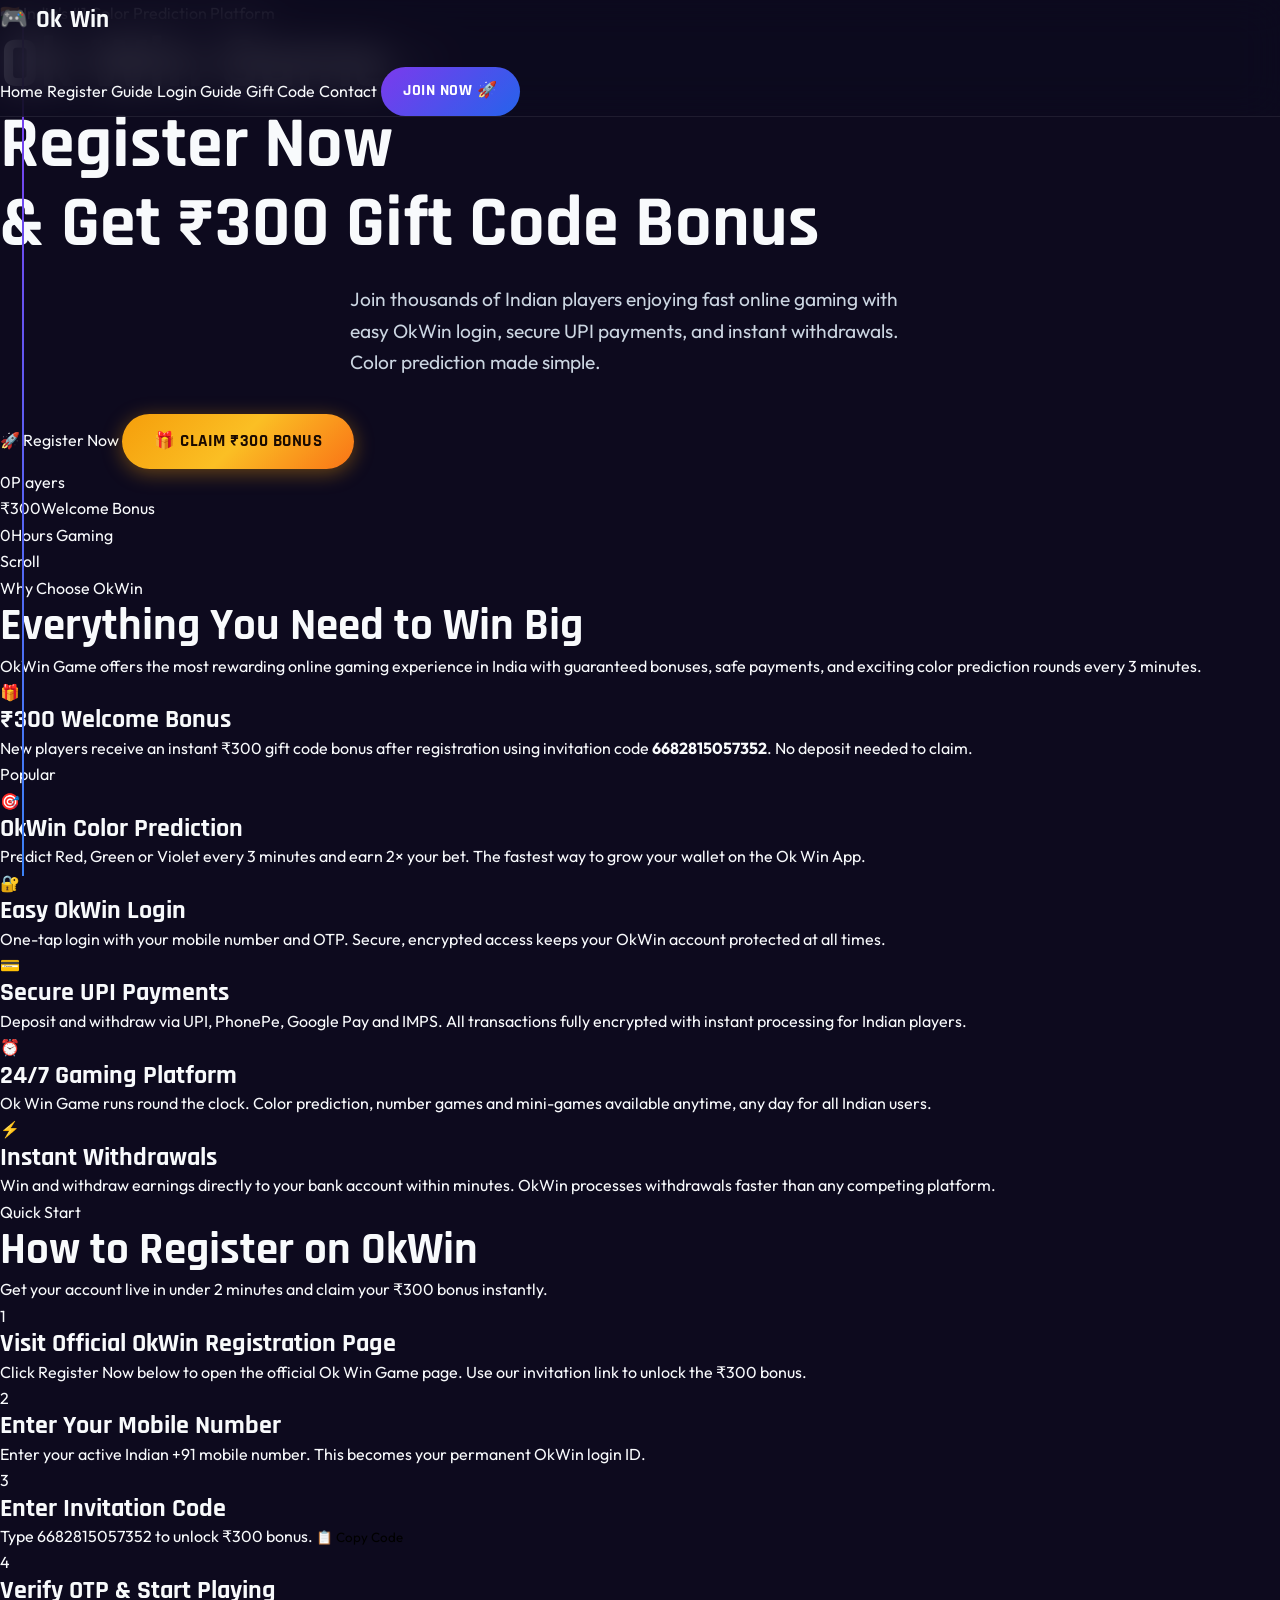
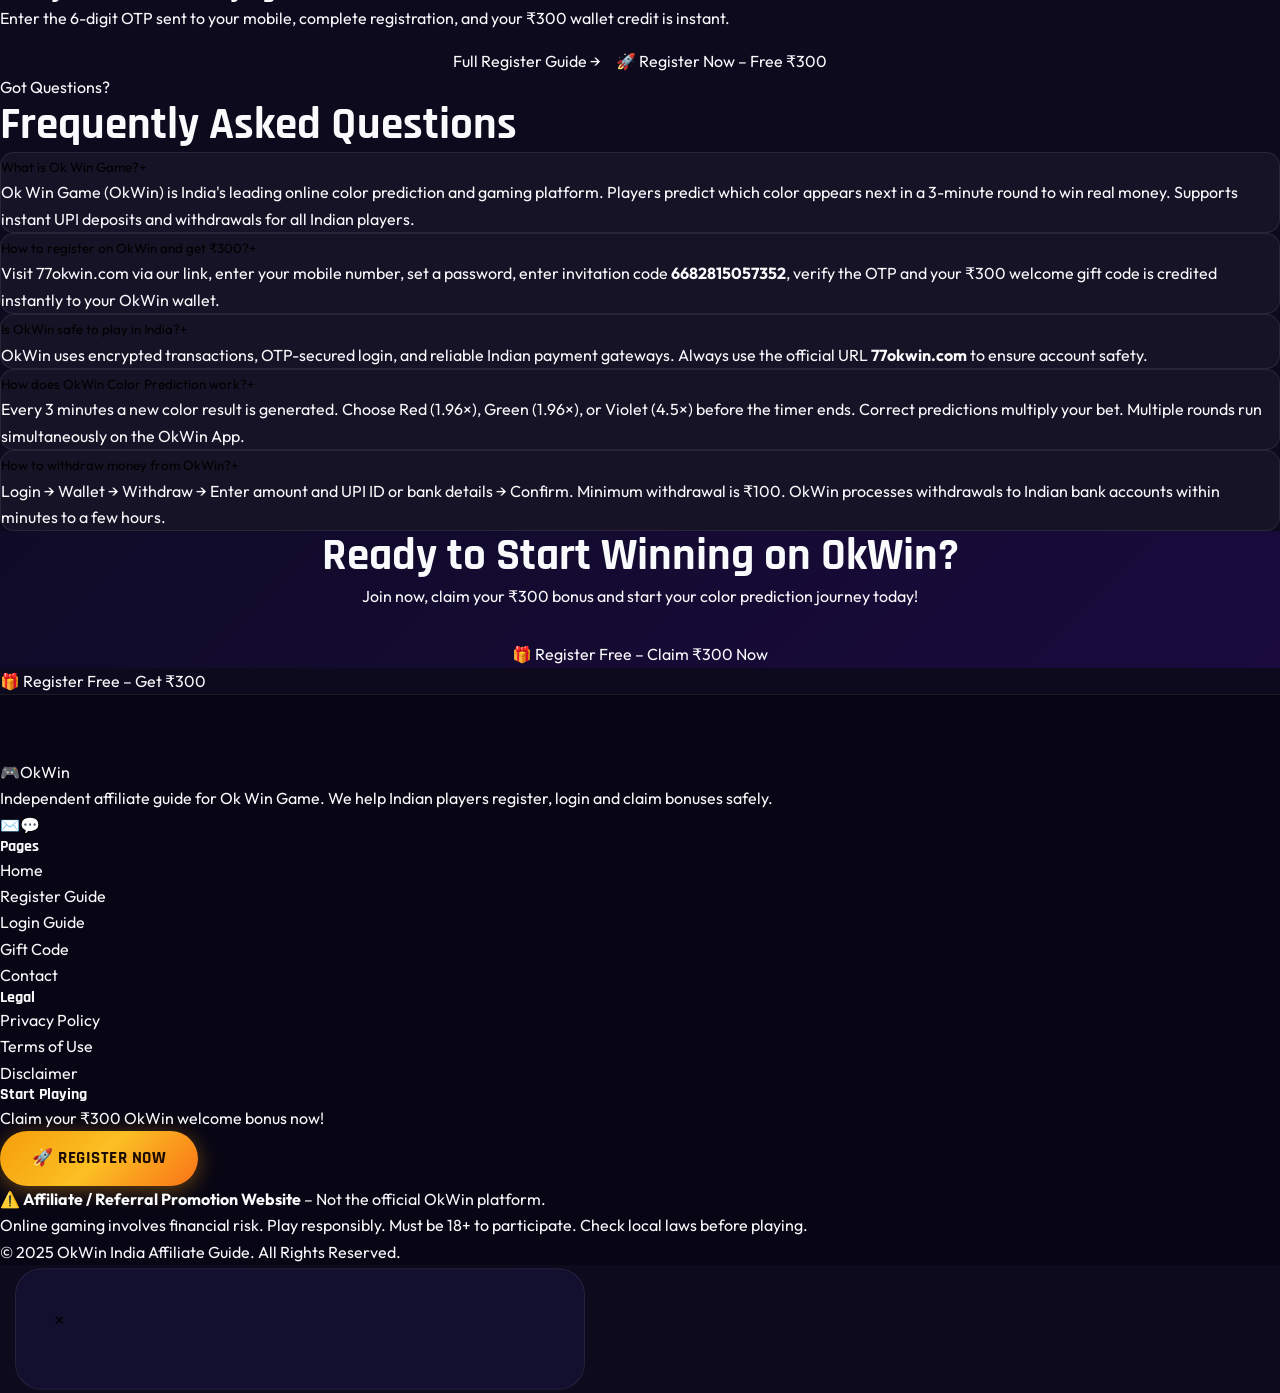
==== commit 3655a362: "Add files via upload" ====
--- a/index.html
+++ b/index.html
@@ -1,644 +1,203 @@
 <!DOCTYPE html>
-<html lang="en">
+<html lang="en-IN">
 <head>
-  <meta name="google-site-verification" content="CYO93_IWhzDPFBcRnnGvnvl2FuGM7Bud9HuJt0PmO80">
-
-  <meta charset="UTF-8" />
-  <meta name="viewport" content="width=device-width, initial-scale=1.0" />
-
-  <!-- SEO Title -->
-  <title>Ok Win Game – Register & Get ₹300 Bonus | OkWin Login India 2025</title>
-
-  <!-- Meta Description -->
-  <meta name="description" content="Join Ok Win Game today! Register on OkWin and get ₹300 welcome gift code bonus instantly. Easy OkWin login, secure payments, color prediction games. Best online gaming platform in India." />
-
-  <!-- Meta Keywords -->
-  <meta name="keywords" content="Ok Win Game, OkWin Login, OkWin Register, OkWin Gift Code, Ok Win App, OkWin Color Prediction, Ok Win 300 Bonus, OkWin India, okwin apk download, ok win referral code" />
-
-  <!-- Canonical -->
-  <link rel="canonical" href="https://okwin-india.online/" />
-
-  <!-- Robots -->
-  <meta name="robots" content="index, follow" />
-  <meta name="author" content="OkWin India Affiliate" />
-  <meta name="language" content="English" />
-  <meta name="geo.region" content="IN" />
-  <meta name="geo.placename" content="India" />
-
-  <!-- Open Graph -->
-  <meta property="og:type" content="website" />
-  <meta property="og:title" content="Ok Win Game – Register & Get ₹300 Bonus | OkWin India" />
-  <meta property="og:description" content="Join Ok Win Game today! Get ₹300 welcome gift code bonus instantly. Easy OkWin login, color prediction games, fast withdrawals. India's top gaming platform." />
-  <meta property="og:url" content="https://okwin-india.online/" />
-  <meta property="og:image" content="https://okwin-india.online/og-img.png" />
-  <meta property="og:image:width" content="1200" />
-  <meta property="og:image:height" content="630" />
-  <meta property="og:locale" content="en_IN" />
-  <meta property="og:site_name" content="OkWin India" />
-
-  <!-- ICONS -->
-  <link rel="icon" href="/favicon.ico">
-  <link rel="apple-touch-icon" href="/favicon.png">
-
-  <!-- Twitter Card -->
-  <meta name="twitter:card" content="summary_large_image" />
-  <meta name="twitter:title" content="Ok Win Game – Register & Get ₹300 Bonus" />
-  <meta name="twitter:description" content="Join OkWin India and claim your ₹300 gift code bonus! Fast login, color prediction, instant withdrawals." />
-  <meta name="twitter:image" content="https://okwin-india.online/og-img.png" />
-
-  <!-- JSON-LD: WebSite Schema -->
-  <script type="application/ld+json">
-  {
-    "@context": "https://schema.org",
-    "@type": "WebSite",
-    "name": "OkWin India",
-    "url": "https://okwin-india.online/",
-    "description": "Ok Win Game referral and registration guide for India players. Get ₹300 welcome bonus.",
-    "potentialAction": {
-      "@type": "SearchAction",
-      "target": "https://okwin-india.online/?s={search_term_string}",
-      "query-input": "required name=search_term_string"
-    }
-  }
-  </script>
-
-  <!-- JSON-LD: Organization Schema -->
-  <script type="application/ld+json">
-  {
-    "@context": "https://schema.org",
-    "@type": "Organization",
-    "name": "OkWin India",
-    "url": "https://okwin-india.online/",
-    "contactPoint": {
-      "@type": "ContactPoint",
-      "email": "sreenchees@gmail.com",
-      "contactType": "customer support",
-      "availableLanguage": ["English", "Hindi"]
-    }
-  }
-  </script>
-
-  <!-- JSON-LD: FAQ Schema -->
-  <script type="application/ld+json">
-  {
-    "@context": "https://schema.org",
-    "@type": "FAQPage",
-    "mainEntity": [
-      {
-        "@type": "Question",
-        "name": "What is Ok Win Game?",
-        "acceptedAnswer": {
-          "@type": "Answer",
-          "text": "Ok Win Game (OkWin) is a popular online gaming and color prediction platform in India. Players can predict colors, play mini-games, and earn real money rewards with fast deposits and withdrawals."
-        }
-      },
-      {
-        "@type": "Question",
-        "name": "How to register on OkWin?",
-        "acceptedAnswer": {
-          "@type": "Answer",
-          "text": "To register on OkWin: Visit the official registration link, enter your mobile number, create a secure password, enter invitation code 6682815057352, verify with OTP, and start playing. New players get a ₹300 welcome bonus."
-        }
-      },
-      {
-        "@type": "Question",
-        "name": "Is OkWin safe in India?",
-        "acceptedAnswer": {
-          "@type": "Answer",
-          "text": "OkWin is widely used by thousands of players across India. The platform features secure payment systems, encrypted transactions, and fast withdrawal processing for Indian players."
-        }
-      },
-      {
-        "@type": "Question",
-        "name": "How to get ₹300 gift code on OkWin?",
-        "acceptedAnswer": {
-          "@type": "Answer",
-          "text": "New players on OkWin automatically receive a ₹300 welcome gift code bonus after completing registration using the invitation code 6682815057352. The bonus is credited to your account instantly after OTP verification."
-        }
-      }
-    ]
-  }
-  </script>
-
-  <!-- Preconnect for performance -->
-  <link rel="preconnect" href="https://fonts.googleapis.com" />
-  <link rel="preconnect" href="https://fonts.gstatic.com" crossorigin />
-  <link href="https://fonts.googleapis.com/css2?family=Rajdhani:wght@400;500;600;700&family=Outfit:wght@300;400;500;600;700;800;900&display=swap" rel="stylesheet" />
-
-  <link rel="stylesheet" href="style.css" />
-  <link rel="icon" href="data:image/svg+xml,<svg xmlns='http://www.w3.org/2000/svg' viewBox='0 0 100 100'><text y='.9em' font-size='90'>🎮</text></svg>" />
+<meta charset="UTF-8"/>
+<meta name="viewport" content="width=device-width,initial-scale=1.0"/>
+<title>Ok Win Game – Register & Get ₹300 Gift Code Bonus | OkWin India 2025</title>
+<meta name="description" content="Join Ok Win Game India today! Register on OkWin using invitation code and get ₹300 welcome gift code bonus instantly. Easy OkWin login, color prediction games, secure UPI payments, instant withdrawals."/>
+<meta name="keywords" content="Ok Win Game,OkWin Login,OkWin Register,OkWin Gift Code,Ok Win App,OkWin Color Prediction,Ok Win 300 Bonus,OkWin India,okwin apk,okwin referral code,ok win online game,okwin withdrawal"/>
+<link rel="canonical" href="https://okwin-india.com/index.html"/>
+<meta name="robots" content="index,follow"/>
+<meta name="author" content="OkWin India Affiliate"/>
+<meta name="geo.region" content="IN"/>
+<meta name="language" content="en-IN"/>
+<!-- Open Graph -->
+<meta property="og:type" content="website"/>
+<meta property="og:title" content="Ok Win Game – Register & Get ₹300 Bonus | OkWin India"/>
+<meta property="og:description" content="Join OkWin Game India and claim ₹300 welcome gift code bonus instantly. Color prediction, UPI payments, instant withdrawals."/>
+<meta property="og:url" content="https://okwin-india.com/index.html"/>
+<meta property="og:image" content="https://okwin-india.com/og-image.jpg"/>
+<meta property="og:locale" content="en_IN"/>
+<meta property="og:site_name" content="OkWin India"/>
+<!-- Twitter -->
+<meta name="twitter:card" content="summary_large_image"/>
+<meta name="twitter:title" content="Ok Win Game – Register & Get ₹300 Bonus"/>
+<meta name="twitter:description" content="OkWin India – color prediction platform with ₹300 welcome bonus. Easy login, fast withdrawals."/>
+<meta name="twitter:image" content="https://okwin-india.com/og-image.jpg"/>
+<!-- Schema: WebSite -->
+<script type="application/ld+json">{"@context":"https://schema.org","@type":"WebSite","name":"OkWin India","url":"https://okwin-india.com/","description":"Ok Win Game referral guide for India. Register and get ₹300 bonus.","inLanguage":"en-IN","potentialAction":{"@type":"SearchAction","target":"https://okwin-india.com/?s={search_term_string}","query-input":"required name=search_term_string"}}</script>
+<!-- Schema: Organization -->
+<script type="application/ld+json">{"@context":"https://schema.org","@type":"Organization","name":"OkWin India","url":"https://okwin-india.com/","logo":"https://okwin-india.com/og-image.jpg","contactPoint":{"@type":"ContactPoint","email":"sreenchees@gmail.com","contactType":"customer support","availableLanguage":["English","Hindi"]}}</script>
+<!-- Schema: FAQPage -->
+<script type="application/ld+json">{"@context":"https://schema.org","@type":"FAQPage","mainEntity":[{"@type":"Question","name":"What is Ok Win Game?","acceptedAnswer":{"@type":"Answer","text":"Ok Win Game (OkWin) is India's popular online color prediction and gaming platform where players predict colors to earn real money with fast UPI withdrawals."}},{"@type":"Question","name":"How to register on OkWin?","acceptedAnswer":{"@type":"Answer","text":"Visit 77okwin.com, enter your mobile number, create a password, enter invitation code 6682815057352, verify OTP and get ₹300 bonus instantly."}},{"@type":"Question","name":"Is OkWin safe in India?","acceptedAnswer":{"@type":"Answer","text":"OkWin uses encrypted transactions and secure OTP verification. Always use official site 77okwin.com for safe gaming."}},{"@type":"Question","name":"How to get ₹300 gift code on OkWin?","acceptedAnswer":{"@type":"Answer","text":"Register using invitation code 6682815057352 and ₹300 is credited to your OkWin wallet instantly after OTP verification."}}]}</script>
+<link rel="preconnect" href="https://fonts.googleapis.com"/>
+<link rel="preconnect" href="https://fonts.gstatic.com" crossorigin/>
+<link href="https://fonts.googleapis.com/css2?family=Rajdhani:wght@400;500;600;700&family=Outfit:wght@300;400;500;600;700;800;900&display=swap" rel="stylesheet"/>
+<link rel="stylesheet" href="style.css"/>
+<link rel="icon" href="data:image/svg+xml,<svg xmlns='http://www.w3.org/2000/svg' viewBox='0 0 100 100'><text y='.9em' font-size='90'>🎮</text></svg>"/>
 </head>
 <body>
 
-  <!-- ========== NAVIGATION ========== -->
-  <nav class="navbar" id="navbar" role="navigation" aria-label="Main navigation">
-    <div class="nav-container">
-      <a href="#home" class="nav-logo" aria-label="OkWin Home">
-        <span class="logo-icon">🎮</span>
-        <span class="logo-text">Ok<span class="logo-accent">Win</span></span>
-      </a>
-      <button class="nav-toggle" id="navToggle" aria-label="Toggle navigation" aria-expanded="false">
-        <span></span><span></span><span></span>
-      </button>
-      <ul class="nav-menu" id="navMenu" role="list">
-        <li><a href="#home" class="nav-link active">Home</a></li>
-        <li><a href="#register-guide" class="nav-link">Register</a></li>
-        <li><a href="#login-guide" class="nav-link">Login</a></li>
-        <li><a href="#gift-code" class="nav-link">Gift Code</a></li>
-        <li><a href="#contact" class="nav-link">Contact</a></li>
-        <li><a href="https://77okwin.com/#/register?invitationCode=6682815057352" class="nav-cta" target="_blank" rel="noopener">Join Now</a></li>
+<!-- NAV -->
+<nav class="navbar" id="navbar" aria-label="Main navigation">
+<div class="nav-inner">
+  <a href="index.html" class="nav-logo" aria-label="OkWin Home"><span class="logo-icon">🎮</span>Ok<span class="logo-gold">Win</span></a>
+  <button class="ham" id="navTog" aria-label="Toggle menu" aria-expanded="false"><span></span><span></span><span></span></button>
+  <ul class="nav-menu" id="navMenu" role="list">
+    <li><a href="index.html" class="nav-a active">Home</a></li>
+    <li><a href="register.html" class="nav-a">Register Guide</a></li>
+    <li><a href="login.html" class="nav-a">Login Guide</a></li>
+    <li><a href="gift-code.html" class="nav-a">Gift Code</a></li>
+    <li><a href="contact.html" class="nav-a">Contact</a></li>
+    <li><a href="https://77okwin.com/#/register?invitationCode=6682815057352" class="nav-cta" target="_blank" rel="noopener">Join Now 🚀</a></li>
+  </ul>
+</div>
+</nav>
+
+<main>
+
+<!-- HERO -->
+<section class="hero" id="hero" aria-label="Hero">
+<div class="hero-fx"><div class="orb o1"></div><div class="orb o2"></div><div class="orb o3"></div><div class="grid-bg"></div></div>
+<div class="hero-inner">
+  <div class="badge"><span class="dot"></span>🇮🇳 India's #1 Color Prediction Platform</div>
+  <h1 class="hero-title">Ok Win Game –<br/><span class="tg">Register Now</span><br/>& Get <span class="tgold">₹300 Gift Code</span> Bonus</h1>
+  <p class="hero-sub">Join thousands of Indian players enjoying fast online gaming with easy OkWin login, secure UPI payments, and instant withdrawals. Color prediction made simple.</p>
+  <div class="hero-btns">
+    <a href="https://77okwin.com/#/register?invitationCode=6682815057352" class="btn pulse" target="_blank" rel="noopener">🚀 Register Now</a>
+    <a href="gift-code.html" class="btn-gold pulse-gold">🎁 Claim ₹300 Bonus</a>
+  </div>
+  <div class="stats-row">
+    <div class="stat"><span class="sn" data-count="500000">0</span><span class="sl">Players</span></div>
+    <div class="sdiv"></div>
+    <div class="stat"><span class="sn-gold">₹300</span><span class="sl">Welcome Bonus</span></div>
+    <div class="sdiv"></div>
+    <div class="stat"><span class="sn" data-count="24">0</span><span class="sl">Hours Gaming</span></div>
+  </div>
+</div>
+<div class="scroll-hint" aria-hidden="true"><span>Scroll</span><div class="arr"></div></div>
+</section>
+
+<!-- FEATURES -->
+<section aria-labelledby="feat-h" style="background:var(--bg1)">
+<div class="container">
+  <div class="sec-hdr rev-item">
+    <span class="sec-tag">Why Choose OkWin</span>
+    <h2 id="feat-h">Everything You Need to <span class="tg">Win Big</span></h2>
+    <p class="sec-desc">OkWin Game offers the most rewarding online gaming experience in India with guaranteed bonuses, safe payments, and exciting color prediction rounds every 3 minutes.</p>
+  </div>
+  <div class="grid3">
+    <article class="card"><div class="c-icon">🎁</div><h3>₹300 Welcome Bonus</h3><p>New players receive an instant ₹300 gift code bonus after registration using invitation code <strong>6682815057352</strong>. No deposit needed to claim.</p></article>
+    <article class="card featured"><div class="c-badge">Popular</div><div class="c-icon">🎯</div><h3>OkWin Color Prediction</h3><p>Predict Red, Green or Violet every 3 minutes and earn 2× your bet. The fastest way to grow your wallet on the Ok Win App.</p></article>
+    <article class="card"><div class="c-icon">🔐</div><h3>Easy OkWin Login</h3><p>One-tap login with your mobile number and OTP. Secure, encrypted access keeps your OkWin account protected at all times.</p></article>
+    <article class="card"><div class="c-icon">💳</div><h3>Secure UPI Payments</h3><p>Deposit and withdraw via UPI, PhonePe, Google Pay and IMPS. All transactions fully encrypted with instant processing for Indian players.</p></article>
+    <article class="card"><div class="c-icon">⏰</div><h3>24/7 Gaming Platform</h3><p>Ok Win Game runs round the clock. Color prediction, number games and mini-games available anytime, any day for all Indian users.</p></article>
+    <article class="card"><div class="c-icon">⚡</div><h3>Instant Withdrawals</h3><p>Win and withdraw earnings directly to your bank account within minutes. OkWin processes withdrawals faster than any competing platform.</p></article>
+  </div>
+</div>
+</section>
+
+<!-- HOW TO REGISTER (summary) -->
+<section aria-labelledby="reg-h">
+<div class="container">
+  <div class="sec-hdr rev-item">
+    <span class="sec-tag">Quick Start</span>
+    <h2 id="reg-h">How to <span class="tg">Register on OkWin</span></h2>
+    <p class="sec-desc">Get your account live in under 2 minutes and claim your ₹300 bonus instantly.</p>
+  </div>
+  <div class="steps">
+    <div class="steps-line" aria-hidden="true"></div>
+    <div class="step"><div class="step-n">1</div><div class="step-c"><h3>Visit Official OkWin Registration Page</h3><p>Click Register Now below to open the official Ok Win Game page. Use our invitation link to unlock the ₹300 bonus.</p></div></div>
+    <div class="step"><div class="step-n">2</div><div class="step-c"><h3>Enter Your Mobile Number</h3><p>Enter your active Indian +91 mobile number. This becomes your permanent OkWin login ID.</p></div></div>
+    <div class="step"><div class="step-n">3</div><div class="step-c"><h3>Enter Invitation Code</h3><p>Type <span class="inv">6682815057352</span> to unlock ₹300 bonus. <button class="copy-btn" aria-label="Copy code">📋 Copy Code</button></p></div></div>
+    <div class="step"><div class="step-n">4</div><div class="step-c"><h3>Verify OTP &amp; Start Playing</h3><p>Enter the 6-digit OTP sent to your mobile, complete registration, and your ₹300 wallet credit is instant.</p></div></div>
+  </div>
+  <div style="text-align:center;margin-top:1rem">
+    <a href="register.html" class="btn-sec" style="margin-right:.75rem">Full Register Guide →</a>
+    <a href="https://77okwin.com/#/register?invitationCode=6682815057352" class="btn btn-lg pulse" target="_blank" rel="noopener">🚀 Register Now – Free ₹300</a>
+  </div>
+</div>
+</section>
+
+<!-- FAQ -->
+<section aria-labelledby="faq-h" style="background:var(--bg1)">
+<div class="container">
+  <div class="sec-hdr rev-item">
+    <span class="sec-tag">Got Questions?</span>
+    <h2 id="faq-h">Frequently Asked <span class="tg">Questions</span></h2>
+  </div>
+  <div class="faq-wrap">
+    <div class="faq-item"><button class="faq-q" aria-expanded="false"><span>What is Ok Win Game?</span><span class="faq-ico">+</span></button><div class="faq-a"><p>Ok Win Game (OkWin) is India's leading online color prediction and gaming platform. Players predict which color appears next in a 3-minute round to win real money. Supports instant UPI deposits and withdrawals for all Indian players.</p></div></div>
+    <div class="faq-item"><button class="faq-q" aria-expanded="false"><span>How to register on OkWin and get ₹300?</span><span class="faq-ico">+</span></button><div class="faq-a"><p>Visit 77okwin.com via our link, enter your mobile number, set a password, enter invitation code <strong>6682815057352</strong>, verify the OTP and your ₹300 welcome gift code is credited instantly to your OkWin wallet.</p></div></div>
+    <div class="faq-item"><button class="faq-q" aria-expanded="false"><span>Is OkWin safe to play in India?</span><span class="faq-ico">+</span></button><div class="faq-a"><p>OkWin uses encrypted transactions, OTP-secured login, and reliable Indian payment gateways. Always use the official URL <strong>77okwin.com</strong> to ensure account safety.</p></div></div>
+    <div class="faq-item"><button class="faq-q" aria-expanded="false"><span>How does OkWin Color Prediction work?</span><span class="faq-ico">+</span></button><div class="faq-a"><p>Every 3 minutes a new color result is generated. Choose Red (1.96×), Green (1.96×), or Violet (4.5×) before the timer ends. Correct predictions multiply your bet. Multiple rounds run simultaneously on the OkWin App.</p></div></div>
+    <div class="faq-item"><button class="faq-q" aria-expanded="false"><span>How to withdraw money from OkWin?</span><span class="faq-ico">+</span></button><div class="faq-a"><p>Login → Wallet → Withdraw → Enter amount and UPI ID or bank details → Confirm. Minimum withdrawal is ₹100. OkWin processes withdrawals to Indian bank accounts within minutes to a few hours.</p></div></div>
+  </div>
+</div>
+</section>
+
+<!-- BOTTOM CTA -->
+<section style="background:linear-gradient(135deg,#0f0b27,#1a0a3e);text-align:center">
+<div class="container">
+  <div class="sec-hdr rev-item" style="margin-bottom:2rem">
+    <h2>Ready to Start Winning on <span class="tgold">OkWin?</span></h2>
+    <p class="sec-desc">Join now, claim your ₹300 bonus and start your color prediction journey today!</p>
+  </div>
+  <a href="https://77okwin.com/#/register?invitationCode=6682815057352" class="btn btn-lg pulse" target="_blank" rel="noopener">🎁 Register Free – Claim ₹300 Now</a>
+</div>
+</section>
+
+</main>
+
+<!-- FLOATING CTA -->
+<div id="floatCta"><a href="https://77okwin.com/#/register?invitationCode=6682815057352" class="float-btn pulse-gold" target="_blank" rel="noopener">🎁 Register Free – Get ₹300</a></div>
+
+<!-- FOOTER -->
+<footer class="site-footer" role="contentinfo">
+<div class="ft">
+  <div class="ft-top">
+    <div class="ft-brand">
+      <div class="ft-logo"><span>🎮</span>Ok<span class="logo-gold">Win</span></div>
+      <p>Independent affiliate guide for Ok Win Game. We help Indian players register, login and claim bonuses safely.</p>
+      <div class="ft-social"><a href="mailto:sreenchees@gmail.com" aria-label="Email">✉️</a><a href="https://t.me/Willian2500" target="_blank" rel="noopener" aria-label="Telegram">💬</a></div>
+    </div>
+    <div class="ft-col">
+      <h4>Pages</h4>
+      <ul>
+        <li><a href="index.html">Home</a></li>
+        <li><a href="register.html">Register Guide</a></li>
+        <li><a href="login.html">Login Guide</a></li>
+        <li><a href="gift-code.html">Gift Code</a></li>
+        <li><a href="contact.html">Contact</a></li>
       </ul>
     </div>
-  </nav>
-
-  <main>
-
-    <!-- ========== PAGE 1: HOME ========== -->
-    <section id="home" class="hero-section" aria-label="Hero">
-      <div class="hero-bg-effects">
-        <div class="orb orb-1"></div>
-        <div class="orb orb-2"></div>
-        <div class="orb orb-3"></div>
-        <div class="grid-lines"></div>
-      </div>
-      <div class="hero-container">
-        <div class="hero-badge">
-          <span class="badge-dot"></span>
-          🇮🇳 India's #1 Color Prediction Platform
-        </div>
-        <h1 class="hero-title">
-          Ok Win Game –<br />
-          <span class="title-gradient">Register Now</span><br />
-          & Get <span class="title-gold">₹300 Gift Code</span> Bonus
-        </h1>
-        <p class="hero-sub">
-          Join thousands of Indian players enjoying fast online gaming with easy OkWin login, secure UPI payments, and instant withdrawals. Color prediction made simple.
-        </p>
-        <div class="hero-actions">
-          <a href="https://77okwin.com/#/register?invitationCode=6682815057352" class="btn-primary btn-pulse" target="_blank" rel="noopener" aria-label="Register on OkWin now">
-            <span>🚀 Register Now</span>
-          </a>
-          <a href="#gift-code" class="btn-secondary">
-            <span>🎁 Claim ₹300 Bonus</span>
-          </a>
-        </div>
-        <div class="hero-stats">
-          <div class="stat-item">
-            <span class="stat-num" data-target="500000">0</span><span class="stat-unit">+</span>
-            <span class="stat-label">Players</span>
-          </div>
-          <div class="stat-divider"></div>
-          <div class="stat-item">
-            <span class="stat-num-plain">₹300</span>
-            <span class="stat-label">Welcome Bonus</span>
-          </div>
-          <div class="stat-divider"></div>
-          <div class="stat-item">
-            <span class="stat-num" data-target="24">0</span><span class="stat-unit">/7</span>
-            <span class="stat-label">Live Games</span>
-          </div>
-        </div>
-      </div>
-      <div class="hero-scroll-hint" aria-hidden="true">
-        <span>Scroll Down</span>
-        <div class="scroll-arrow"></div>
-      </div>
-    </section>
-
-    <!-- ========== FEATURES SECTION ========== -->
-    <section class="features-section" aria-labelledby="features-heading">
-      <div class="section-container">
-        <div class="section-header">
-          <span class="section-tag">Why Choose OkWin</span>
-          <h2 id="features-heading" class="section-title">Everything You Need to <span class="text-gradient">Win Big</span></h2>
-          <p class="section-desc">OkWin Game offers the most rewarding online gaming experience in India with guaranteed bonuses, safe payments, and exciting color prediction games.</p>
-        </div>
-        <div class="features-grid">
-          <article class="feature-card" aria-label="Welcome Bonus feature">
-            <div class="feature-icon">🎁</div>
-            <h3>₹300 Welcome Bonus</h3>
-            <p>New players on OkWin get an instant ₹300 gift code bonus after registration. No deposit required to claim your welcome reward.</p>
-          </article>
-          <article class="feature-card featured" aria-label="Easy Login feature">
-            <div class="feature-badge">Most Popular</div>
-            <div class="feature-icon">🔐</div>
-            <h3>Easy OkWin Login</h3>
-            <p>One-tap OkWin login with your mobile number. Secure OTP verification keeps your account protected at all times.</p>
-          </article>
-          <article class="feature-card" aria-label="Secure payments feature">
-            <div class="feature-icon">💳</div>
-            <h3>Secure UPI Payments</h3>
-            <p>Deposit and withdraw instantly using UPI, PhonePe, Google Pay, and IMPS. All transactions are fully encrypted and secure.</p>
-          </article>
-          <article class="feature-card" aria-label="24/7 gaming feature">
-            <div class="feature-icon">⏰</div>
-            <h3>24/7 Gaming Platform</h3>
-            <p>Play Ok Win Game anytime, day or night. Round-the-clock color prediction rounds with fast result announcements.</p>
-          </article>
-          <article class="feature-card" aria-label="Game modes feature">
-            <div class="feature-icon">🎯</div>
-            <h3>Multiple Game Modes</h3>
-            <p>Enjoy color prediction, number games, and mini-games all in one OkWin app. Variety of betting options for every budget.</p>
-          </article>
-          <article class="feature-card" aria-label="Fast withdrawal feature">
-            <div class="feature-icon">⚡</div>
-            <h3>Instant Withdrawals</h3>
-            <p>Win and withdraw your earnings within minutes directly to your bank account. OkWin processes withdrawals faster than any competitor.</p>
-          </article>
-        </div>
-      </div>
-    </section>
-
-    <!-- ========== PAGE 2: REGISTER GUIDE ========== -->
-    <section id="register-guide" class="guide-section" aria-labelledby="register-heading">
-      <div class="section-container">
-        <div class="section-header">
-          <span class="section-tag">Step-by-Step</span>
-          <h2 id="register-heading" class="section-title">How to <span class="text-gradient">Register on OkWin</span></h2>
-          <p class="section-desc">Get started on Ok Win Game in under 2 minutes. Follow these simple steps to create your account and claim your ₹300 bonus.</p>
-        </div>
-        <div class="steps-container">
-          <div class="steps-line" aria-hidden="true"></div>
-          <div class="step-item">
-            <div class="step-num" aria-label="Step 1">1</div>
-            <div class="step-content">
-              <h3>Visit Official OkWin Registration Page</h3>
-              <p>Click the Register Now button below to open the official Ok Win Game registration page. Make sure you use our invitation link to get the ₹300 bonus.</p>
-            </div>
-          </div>
-          <div class="step-item">
-            <div class="step-num" aria-label="Step 2">2</div>
-            <div class="step-content">
-              <h3>Enter Your Mobile Number</h3>
-              <p>Enter your active Indian mobile number (+91). This will be your OkWin login ID. Use a number you have daily access to for OTP verification.</p>
-            </div>
-          </div>
-          <div class="step-item">
-            <div class="step-num" aria-label="Step 3">3</div>
-            <div class="step-content">
-              <h3>Create a Strong Password</h3>
-              <p>Set a secure password for your OkWin account. Use a mix of letters and numbers. Keep it private and never share with anyone.</p>
-            </div>
-          </div>
-          <div class="step-item">
-            <div class="step-num" aria-label="Step 4">4</div>
-            <div class="step-content">
-              <h3>Enter Invitation Code</h3>
-              <p>This is the most important step! Enter invitation code <strong class="inv-code">6682815057352</strong> to unlock your ₹300 gift code bonus. Without this code your bonus will NOT be credited.</p>
-              <button class="copy-code-btn" id="copyCode" aria-label="Copy invitation code">📋 Copy Code: 6682815057352</button>
-            </div>
-          </div>
-          <div class="step-item">
-            <div class="step-num" aria-label="Step 5">5</div>
-            <div class="step-content">
-              <h3>Verify with OTP</h3>
-              <p>You will receive a 6-digit OTP on your registered mobile number. Enter the OTP to verify your identity and complete registration.</p>
-            </div>
-          </div>
-          <div class="step-item">
-            <div class="step-num" aria-label="Step 6">6</div>
-            <div class="step-content">
-              <h3>Login and Start Playing!</h3>
-              <p>Congratulations! Your OkWin account is ready. Login with your mobile number and password, and your ₹300 welcome bonus will be available in your wallet.</p>
-            </div>
-          </div>
-        </div>
-        <div class="guide-cta">
-          <a href="https://77okwin.com/#/register?invitationCode=6682815057352" class="btn-primary btn-large" target="_blank" rel="noopener">
-            🚀 Register on OkWin Now – Free ₹300 Bonus
-          </a>
-        </div>
-      </div>
-    </section>
-
-    <!-- ========== PAGE 3: LOGIN GUIDE ========== -->
-    <section id="login-guide" class="guide-section login-guide-section" aria-labelledby="login-heading">
-      <div class="section-container">
-        <div class="section-header">
-          <span class="section-tag">Quick Guide</span>
-          <h2 id="login-heading" class="section-title">How to <span class="text-gradient">Login to OkWin</span></h2>
-          <p class="section-desc">Already registered? Follow this guide for a smooth OkWin login experience every time.</p>
-        </div>
-        <div class="login-grid">
-          <div class="login-steps">
-            <div class="login-step">
-              <div class="ls-icon">📱</div>
-              <div class="ls-content">
-                <h3>Open Ok Win App or Website</h3>
-                <p>Visit <strong>77okwin.com</strong> on your mobile browser or open the OkWin app. The platform is optimized for all Indian Android and iOS devices.</p>
-              </div>
-            </div>
-            <div class="login-step">
-              <div class="ls-icon">🔢</div>
-              <div class="ls-content">
-                <h3>Enter Your Registered Mobile Number</h3>
-                <p>Type your 10-digit Indian mobile number that you used during OkWin registration. This is your unique login ID on the platform.</p>
-              </div>
-            </div>
-            <div class="login-step">
-              <div class="ls-icon">🔑</div>
-              <div class="ls-content">
-                <h3>Enter Your Password</h3>
-                <p>Input your account password. If you forgot it, use the Forgot Password option to reset via OTP to your registered mobile number.</p>
-              </div>
-            </div>
-            <div class="login-step">
-              <div class="ls-icon">✅</div>
-              <div class="ls-content">
-                <h3>Click Login & Start Playing</h3>
-                <p>Hit the Login button and you're in! Access your wallet balance, claim daily bonuses, and jump straight into color prediction games.</p>
-              </div>
-            </div>
-          </div>
-          <div class="login-tips-panel">
-            <h3>🛡️ OkWin Login Tips</h3>
-            <ul class="tips-list">
-              <li>✔ Always use the official link: <strong>77okwin.com</strong></li>
-              <li>✔ Enable fingerprint login for faster access</li>
-              <li>✔ Never share your OkWin password</li>
-              <li>✔ Use a strong unique password</li>
-              <li>✔ Bookmark the official OkWin page</li>
-              <li>✔ Enable notifications for game results</li>
-              <li>✔ Check daily bonus every 24 hours after login</li>
-            </ul>
-            <a href="https://77okwin.com/#/register?invitationCode=6682815057352" class="btn-primary" target="_blank" rel="noopener" style="margin-top:1.5rem;display:inline-block">
-              New? Register Free →
-            </a>
-          </div>
-        </div>
-      </div>
-    </section>
-
-    <!-- ========== PAGE 4: GIFT CODE / BONUS ========== -->
-    <section id="gift-code" class="gift-section" aria-labelledby="gift-heading">
-      <div class="gift-bg-effect"></div>
-      <div class="section-container">
-        <div class="section-header">
-          <span class="section-tag">Exclusive Offer</span>
-          <h2 id="gift-heading" class="section-title">Claim Your <span class="title-gold">₹300 Gift Code</span> Bonus</h2>
-          <p class="section-desc">OkWin's most generous welcome offer – exclusively for new players who register using our invitation code. Claim it before it expires!</p>
-        </div>
-        <div class="gift-cards-grid">
-          <article class="gift-card">
-            <div class="gift-card-ribbon">NEW</div>
-            <div class="gift-icon">🎁</div>
-            <h3>₹300 Welcome Bonus</h3>
-            <p>Register on OkWin using invitation code <strong>6682815057352</strong> and get ₹300 credited to your wallet instantly after OTP verification. No deposit needed.</p>
-            <div class="bonus-highlight">₹300</div>
-            <a href="https://77okwin.com/#/register?invitationCode=6682815057352" class="btn-gold" target="_blank" rel="noopener">Claim Now 🎁</a>
-          </article>
-          <article class="gift-card">
-            <div class="gift-icon">🔄</div>
-            <h3>Daily Login Reward</h3>
-            <p>Log in every day to collect your daily OkWin bonus. Consecutive logins increase your reward multiplier. Stay active and earn more every week.</p>
-            <div class="bonus-highlight">Daily</div>
-            <a href="https://77okwin.com/#/register?invitationCode=6682815057352" class="btn-secondary" target="_blank" rel="noopener">Login & Collect</a>
-          </article>
-          <article class="gift-card">
-            <div class="gift-icon">👥</div>
-            <h3>Refer & Earn Bonus</h3>
-            <p>Invite your friends to Ok Win Game using your personal referral code. Earn commission every time they deposit and play. Unlimited earning potential.</p>
-            <div class="bonus-highlight">Unlimited</div>
-            <a href="https://77okwin.com/#/register?invitationCode=6682815057352" class="btn-secondary" target="_blank" rel="noopener">Start Referring</a>
-          </article>
-        </div>
-
-        <!-- Bonus Steps -->
-        <div class="bonus-steps">
-          <h3>How to Claim ₹300 OkWin Gift Code Bonus</h3>
-          <div class="bonus-flow">
-            <div class="bflow-step"><span>1</span> Click Register Now</div>
-            <div class="bflow-arrow">→</div>
-            <div class="bflow-step"><span>2</span> Enter Code: 6682815057352</div>
-            <div class="bflow-arrow">→</div>
-            <div class="bflow-step"><span>3</span> Verify OTP</div>
-            <div class="bflow-arrow">→</div>
-            <div class="bflow-step"><span>4</span> ₹300 in Wallet! 🎉</div>
-          </div>
-          <a href="https://77okwin.com/#/register?invitationCode=6682815057352" class="btn-primary btn-large btn-pulse" target="_blank" rel="noopener">
-            🎁 Claim My ₹300 Bonus Now
-          </a>
-        </div>
-      </div>
-    </section>
-
-    <!-- ========== FAQ SECTION ========== -->
-    <section class="faq-section" aria-labelledby="faq-heading">
-      <div class="section-container">
-        <div class="section-header">
-          <span class="section-tag">Got Questions?</span>
-          <h2 id="faq-heading" class="section-title">Frequently Asked <span class="text-gradient">Questions</span></h2>
-        </div>
-        <div class="faq-list" role="list">
-          <div class="faq-item" role="listitem">
-            <button class="faq-question" aria-expanded="false">
-              <span>What is Ok Win Game?</span>
-              <span class="faq-icon" aria-hidden="true">+</span>
-            </button>
-            <div class="faq-answer">
-              <p>Ok Win Game (OkWin) is a popular online gaming and color prediction platform in India. Players can predict colors, play fast-paced mini-games, and earn real money rewards with instant deposits and withdrawals via UPI, PhonePe, and Google Pay.</p>
-            </div>
-          </div>
-          <div class="faq-item" role="listitem">
-            <button class="faq-question" aria-expanded="false">
-              <span>How to register on OkWin?</span>
-              <span class="faq-icon" aria-hidden="true">+</span>
-            </button>
-            <div class="faq-answer">
-              <p>To register on OkWin: (1) Visit the official registration link, (2) Enter your mobile number, (3) Create a secure password, (4) Enter invitation code <strong>6682815057352</strong>, (5) Verify with OTP, (6) Login and start playing. New players automatically receive a ₹300 welcome bonus.</p>
-            </div>
-          </div>
-          <div class="faq-item" role="listitem">
-            <button class="faq-question" aria-expanded="false">
-              <span>Is OkWin safe to play in India?</span>
-              <span class="faq-icon" aria-hidden="true">+</span>
-            </button>
-            <div class="faq-answer">
-              <p>OkWin is widely used by hundreds of thousands of players across India. The platform uses encrypted transactions, secure OTP verification, and reliable UPI payment gateways. Always use the official website <strong>77okwin.com</strong> to ensure your account is protected.</p>
-            </div>
-          </div>
-          <div class="faq-item" role="listitem">
-            <button class="faq-question" aria-expanded="false">
-              <span>How to get the ₹300 OkWin gift code bonus?</span>
-              <span class="faq-icon" aria-hidden="true">+</span>
-            </button>
-            <div class="faq-answer">
-              <p>New players automatically receive a ₹300 welcome gift code bonus after completing registration using the invitation code <strong>6682815057352</strong>. The bonus is credited to your OkWin wallet instantly after OTP verification. No deposit is required to receive the welcome bonus.</p>
-            </div>
-          </div>
-          <div class="faq-item" role="listitem">
-            <button class="faq-question" aria-expanded="false">
-              <span>What is OkWin Color Prediction?</span>
-              <span class="faq-icon" aria-hidden="true">+</span>
-            </button>
-            <div class="faq-answer">
-              <p>OkWin Color Prediction is the most popular game on the platform. Players predict which color (Red, Green, or Violet) will appear next. Results are announced every 1–3 minutes. Correct predictions earn 2x your bet amount. It's the fastest way to earn on Ok Win App.</p>
-            </div>
-          </div>
-          <div class="faq-item" role="listitem">
-            <button class="faq-question" aria-expanded="false">
-              <span>How to withdraw money from OkWin?</span>
-              <span class="faq-icon" aria-hidden="true">+</span>
-            </button>
-            <div class="faq-answer">
-              <p>To withdraw from OkWin: Login to your account, go to Wallet, click Withdraw, enter the amount, enter your UPI ID or bank account details, and confirm. Withdrawals are processed within minutes to hours depending on your bank. Minimum withdrawal is ₹100.</p>
-            </div>
-          </div>
-        </div>
-      </div>
-    </section>
-
-    <!-- ========== PAGE 5: CONTACT ========== -->
-    <section id="contact" class="contact-section" aria-labelledby="contact-heading">
-      <div class="section-container">
-        <div class="section-header">
-          <span class="section-tag">Get in Touch</span>
-          <h2 id="contact-heading" class="section-title">Contact <span class="text-gradient">Our Team</span></h2>
-          <p class="section-desc">Have questions about OkWin registration, login, or bonus? Our support team is ready to help you anytime.</p>
-        </div>
-        <div class="contact-grid">
-          <div class="contact-info">
-            <h3>Reach Us Directly</h3>
-            <div class="contact-item">
-              <div class="ci-icon">✉️</div>
-              <div>
-                <strong>Email Support</strong>
-                <a href="mailto:sreenchees@gmail.com">sreenchees@gmail.com</a>
-              </div>
-            </div>
-            <div class="contact-item">
-              <div class="ci-icon">💬</div>
-              <div>
-                <strong>Telegram Support</strong>
-                <a href="https://t.me/Willian2500" target="_blank" rel="noopener">@Willian2500</a>
-              </div>
-            </div>
-            <div class="contact-item">
-              <div class="ci-icon">⏱️</div>
-              <div>
-                <strong>Response Time</strong>
-                <span>Within 24 hours</span>
-              </div>
-            </div>
-            <div class="contact-item">
-              <div class="ci-icon">🌍</div>
-              <div>
-                <strong>Serving</strong>
-                <span>All India</span>
-              </div>
-            </div>
-            <a href="https://t.me/Willian2500" class="btn-telegram" target="_blank" rel="noopener">
-              💬 Chat on Telegram Now
-            </a>
-          </div>
-
-          <div class="contact-form-wrap">
-            <h3>Send Us a Message</h3>
-            <form id="contactForm" class="contact-form" novalidate aria-label="Contact form">
-              <div class="form-group">
-                <label for="contactName">Your Name</label>
-                <input type="text" id="contactName" name="name" placeholder="Enter your name" required autocomplete="name" />
-                <span class="form-error" id="nameError"></span>
-              </div>
-              <div class="form-group">
-                <label for="contactEmail">Email or Mobile</label>
-                <input type="text" id="contactEmail" name="email" placeholder="Email or mobile number" required autocomplete="email" />
-                <span class="form-error" id="emailError"></span>
-              </div>
-              <div class="form-group">
-                <label for="contactSubject">Subject</label>
-                <select id="contactSubject" name="subject">
-                  <option value="">Select a topic</option>
-                  <option value="registration">OkWin Registration Help</option>
-                  <option value="login">OkWin Login Issue</option>
-                  <option value="bonus">₹300 Bonus Query</option>
-                  <option value="withdrawal">Withdrawal Help</option>
-                  <option value="other">Other</option>
-                </select>
-              </div>
-              <div class="form-group">
-                <label for="contactMessage">Message</label>
-                <textarea id="contactMessage" name="message" rows="4" placeholder="Describe your query..." required></textarea>
-                <span class="form-error" id="msgError"></span>
-              </div>
-              <button type="submit" class="btn-primary btn-full" id="submitBtn">
-                Send Message ✈️
-              </button>
-              <div id="formSuccess" class="form-success" role="alert" aria-live="polite"></div>
-            </form>
-          </div>
-        </div>
-      </div>
-    </section>
-
-  </main>
-
-  <!-- ========== FLOATING CTA ========== -->
-  <div class="floating-cta" id="floatingCta" aria-label="Floating register button">
-    <a href="https://77okwin.com/#/register?invitationCode=6682815057352" target="_blank" rel="noopener" class="floating-btn">
-      🎁 Register Free – Get ₹300
-    </a>
-  </div>
-
-  <!-- ========== FOOTER ========== -->
-  <footer class="site-footer" role="contentinfo">
-    <div class="footer-container">
-      <div class="footer-top">
-        <div class="footer-brand">
-          <div class="footer-logo">
-            <span class="logo-icon">🎮</span>
-            <span class="logo-text">Ok<span class="logo-accent">Win</span></span>
-          </div>
-          <p>Your trusted guide to OkWin Game registration, login, and bonus claims in India. We help new players get started with ease.</p>
-          <div class="footer-social">
-            <a href="mailto:sreenchees@gmail.com" aria-label="Email us">✉️</a>
-            <a href="https://t.me/Willian2500" target="_blank" rel="noopener" aria-label="Telegram">💬</a>
-          </div>
-        </div>
-        <div class="footer-links">
-          <h4>Quick Links</h4>
-          <ul>
-            <li><a href="#home">Home</a></li>
-            <li><a href="#register-guide">Register Guide</a></li>
-            <li><a href="#login-guide">Login Guide</a></li>
-            <li><a href="#gift-code">Gift Code / Bonus</a></li>
-            <li><a href="#contact">Contact</a></li>
-          </ul>
-        </div>
-        <div class="footer-links">
-          <h4>Legal</h4>
-          <ul>
-            <li><a href="#privacy" id="privacyLink">Privacy Policy</a></li>
-            <li><a href="#terms" id="termsLink">Terms of Use</a></li>
-            <li><a href="#disclaimer" id="disclaimerLink">Disclaimer</a></li>
-            <li><a href="#contact">Contact Us</a></li>
-          </ul>
-        </div>
-        <div class="footer-cta-col">
-          <h4>Start Playing Today</h4>
-          <p>Join OkWin and claim your ₹300 welcome bonus right now!</p>
-          <a href="https://77okwin.com/#/register?invitationCode=6682815057352" class="btn-gold footer-cta-btn" target="_blank" rel="noopener">
-            🚀 Register Now
-          </a>
-        </div>
-      </div>
-      <div class="footer-bottom">
-        <p class="affiliate-notice">⚠️ <strong>Affiliate / Referral Promotion Website</strong> – This website is an independent affiliate promotional site for Ok Win Game. We are not the official platform.</p>
-        <p class="disclaimer-text">This site promotes OkWin using referral/invitation links. Online gaming involves financial risk. Play responsibly. Must be 18+ to participate. Not available in restricted regions.</p>
-        <p class="copyright">© 2025 OkWin India Affiliate Guide. All Rights Reserved.</p>
-      </div>
-    </div>
-  </footer>
-
-  <!-- Legal Modals -->
-  <div class="modal-overlay" id="modalOverlay" role="dialog" aria-modal="true" aria-hidden="true">
-    <div class="modal-box">
-      <button class="modal-close" id="modalClose" aria-label="Close modal">✕</button>
-      <h2 id="modalTitle"></h2>
-      <div id="modalContent" class="modal-body"></div>
-    </div>
-  </div>
-
-  <script src="script.js" defer></script>
+    <div class="ft-col">
+      <h4>Legal</h4>
+      <ul>
+        <li><a href="#" data-modal="privacy">Privacy Policy</a></li>
+        <li><a href="#" data-modal="terms">Terms of Use</a></li>
+        <li><a href="#" data-modal="disclaimer">Disclaimer</a></li>
+      </ul>
+    </div>
+    <div class="ft-cta">
+      <h4>Start Playing</h4>
+      <p>Claim your ₹300 OkWin welcome bonus now!</p>
+      <a href="https://77okwin.com/#/register?invitationCode=6682815057352" class="btn-gold" target="_blank" rel="noopener">🚀 Register Now</a>
+    </div>
+  </div>
+  <div class="ft-bottom">
+    <div class="aff-note">⚠️ <strong>Affiliate / Referral Promotion Website</strong> – Not the official OkWin platform.</div>
+    <p class="disc">Online gaming involves financial risk. Play responsibly. Must be 18+ to participate. Check local laws before playing.</p>
+    <p class="copy">© 2025 OkWin India Affiliate Guide. All Rights Reserved.</p>
+  </div>
+</div>
+</footer>
+
+<!-- MODAL -->
+<div class="modal-ov" id="modalOv" aria-hidden="true" role="dialog" aria-modal="true">
+  <div class="modal-box"><button class="modal-x" id="mX" aria-label="Close">✕</button><h2 id="mTitle"></h2><div id="mBody" class="modal-body"></div></div>
+</div>
+
+<script src="script.js" defer></script>
 </body>
 </html>
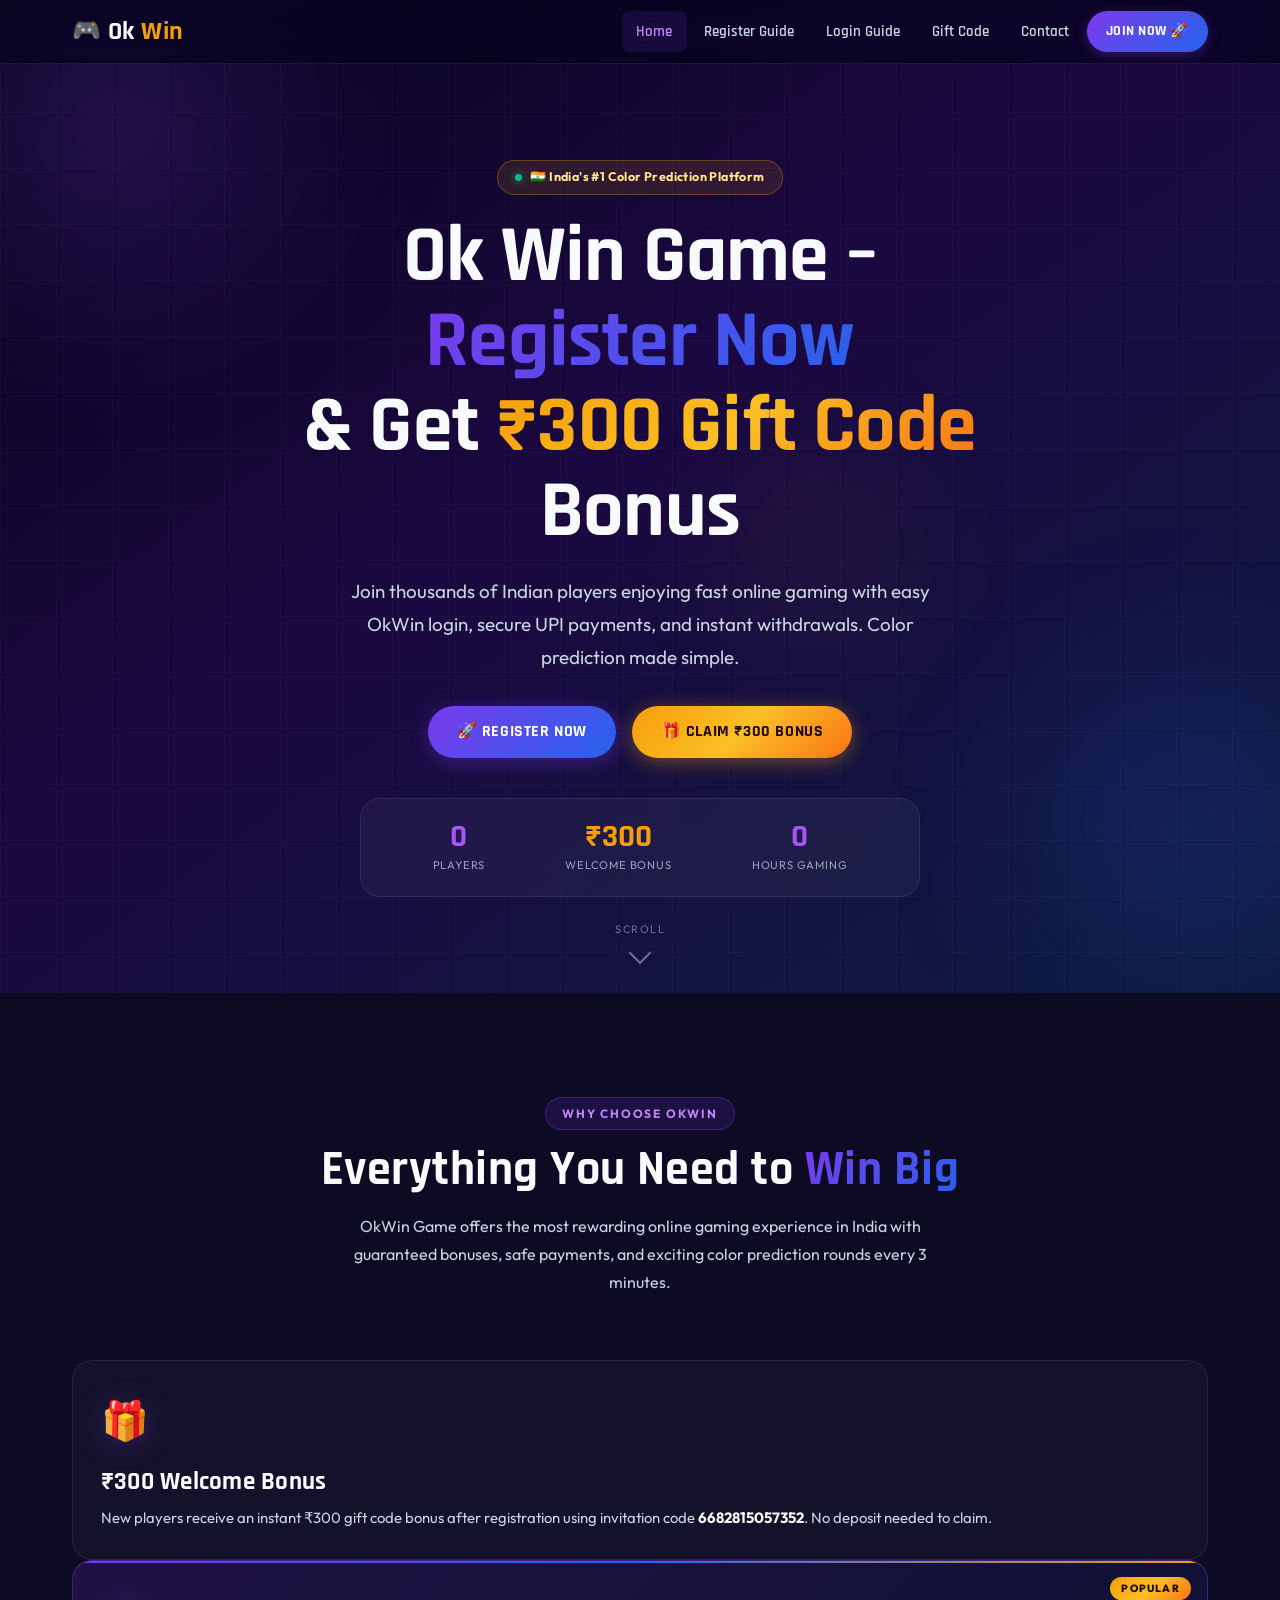
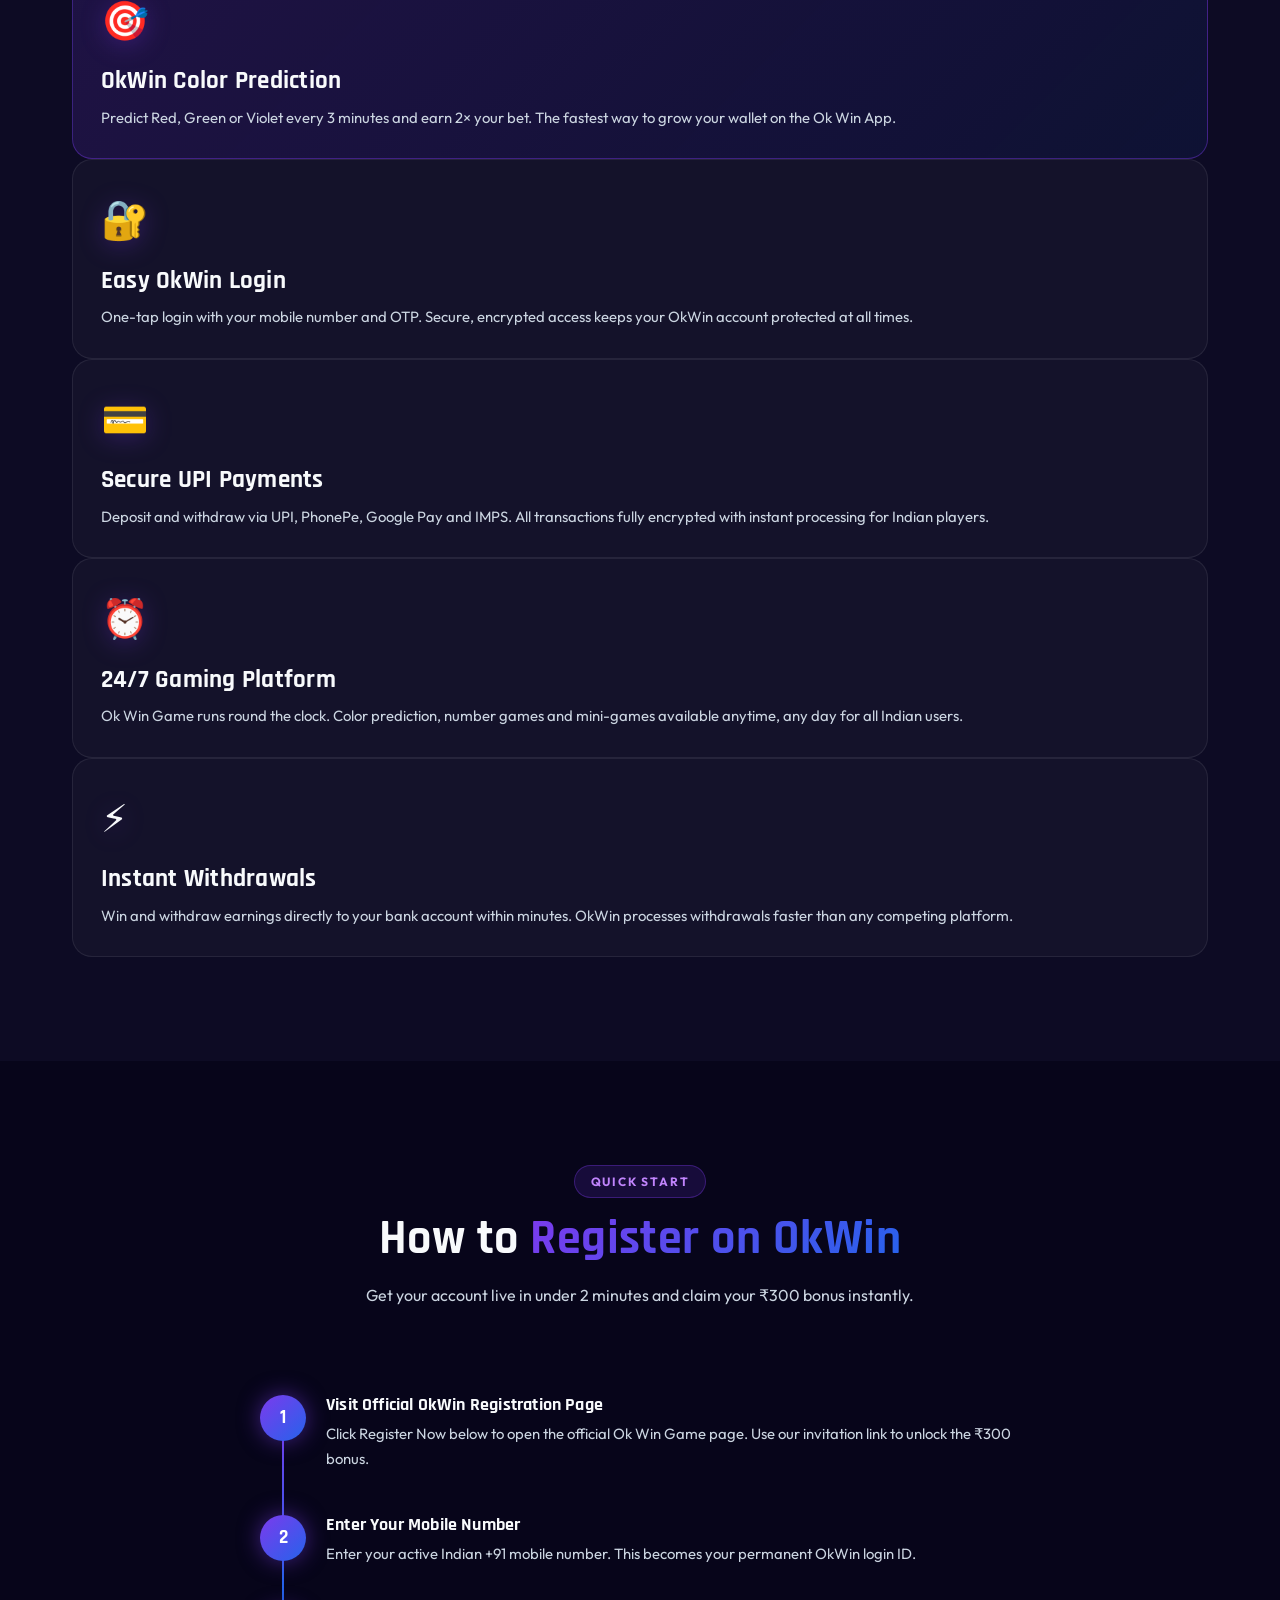
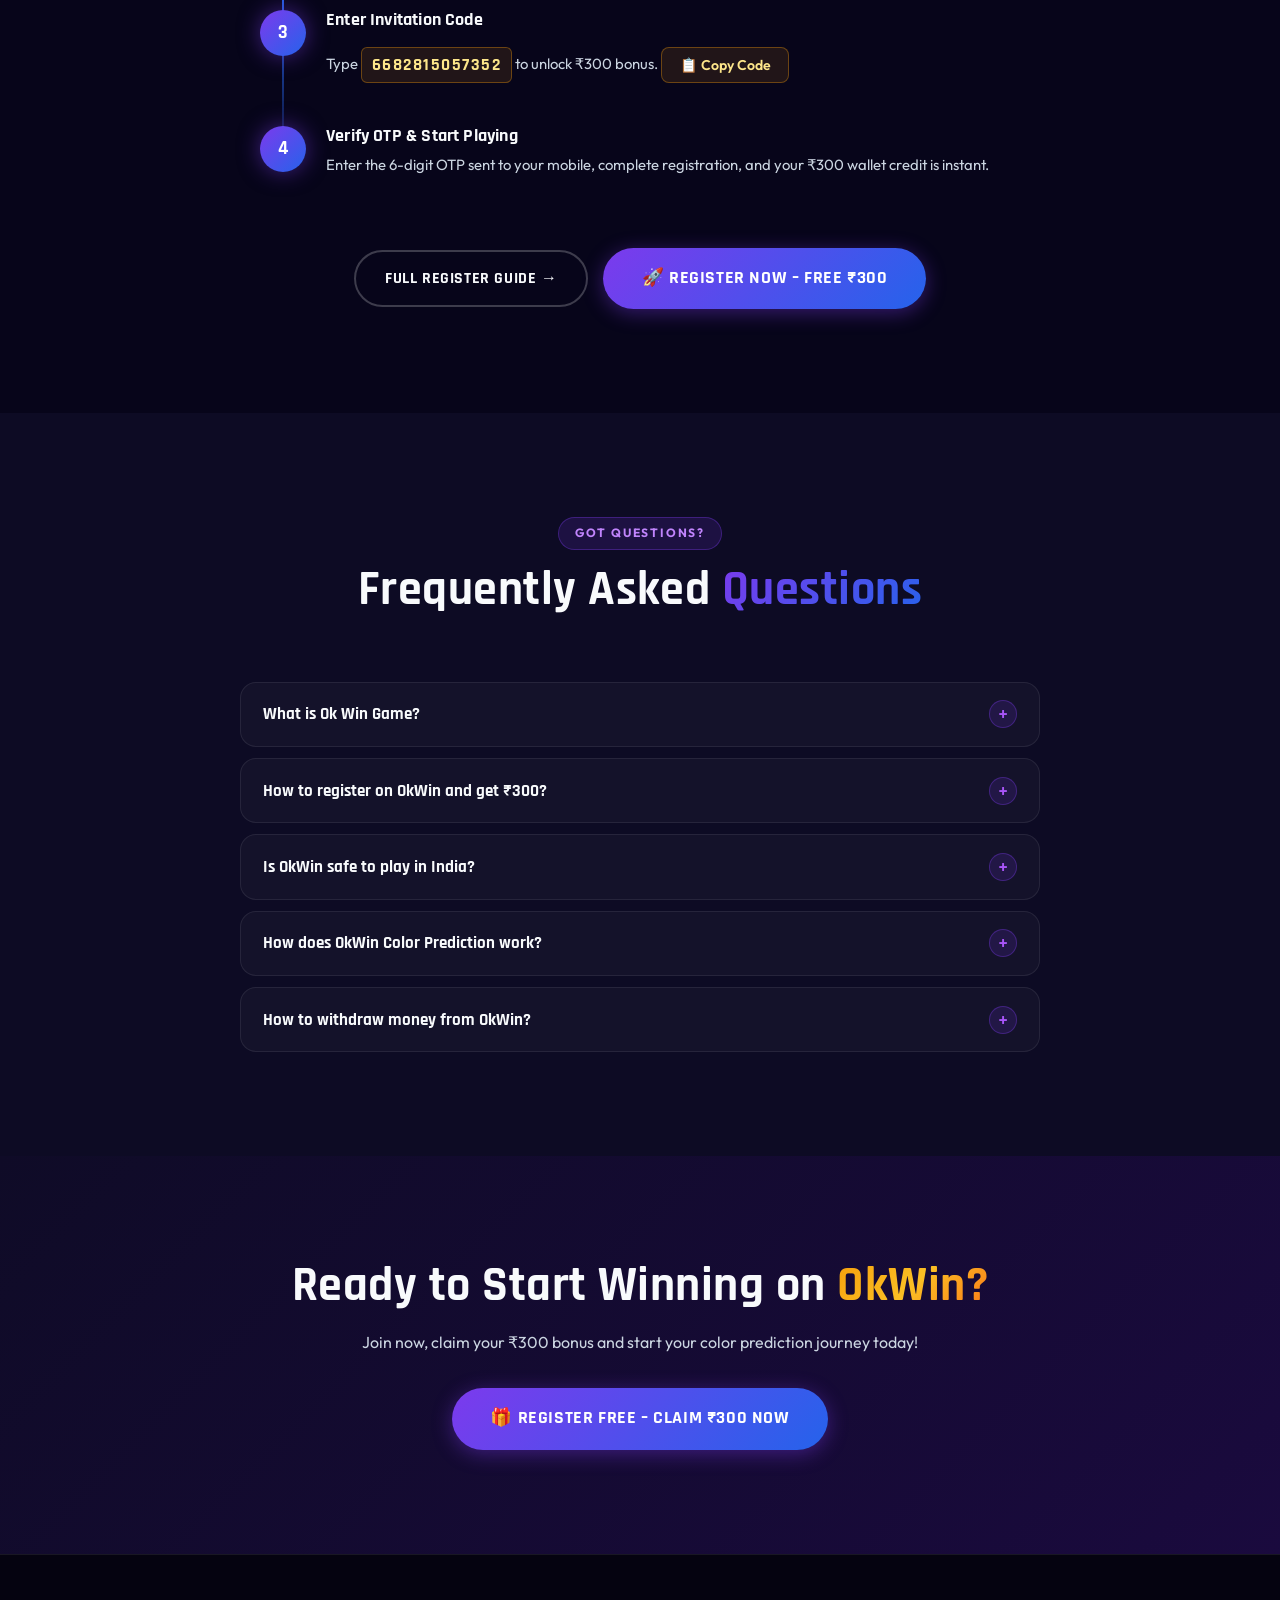
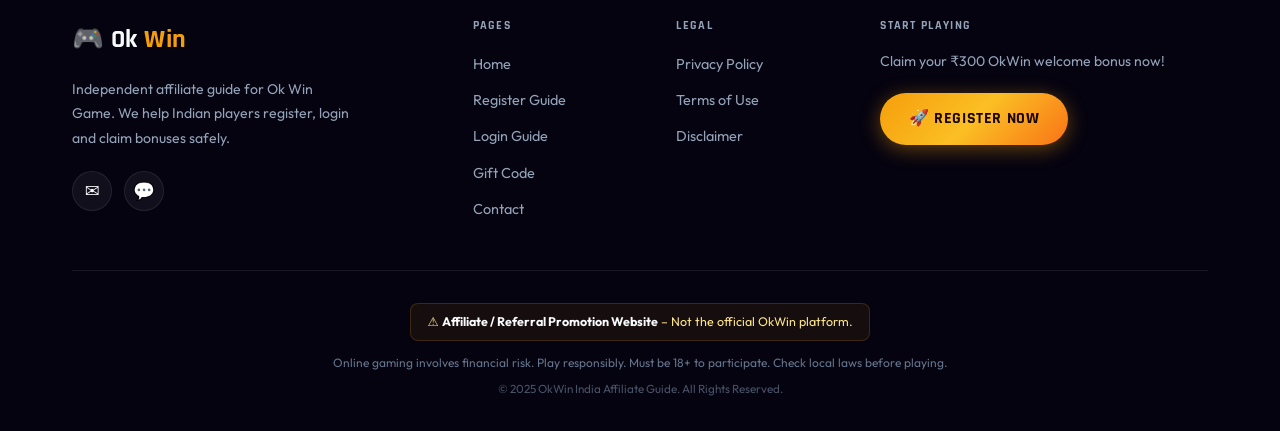
==== commit 00317030: "Add shortcut icon link to index.html" ====
--- a/index.html
+++ b/index.html
@@ -6,7 +6,7 @@
 <title>Ok Win Game – Register & Get ₹300 Gift Code Bonus | OkWin India 2025</title>
 <meta name="description" content="Join Ok Win Game India today! Register on OkWin using invitation code and get ₹300 welcome gift code bonus instantly. Easy OkWin login, color prediction games, secure UPI payments, instant withdrawals."/>
 <meta name="keywords" content="Ok Win Game,OkWin Login,OkWin Register,OkWin Gift Code,Ok Win App,OkWin Color Prediction,Ok Win 300 Bonus,OkWin India,okwin apk,okwin referral code,ok win online game,okwin withdrawal"/>
-<link rel="canonical" href="https://okwin-india.com/index.html"/>
+<link rel="canonical" href="https://okwin-ind.online/index.html"/>
 <meta name="robots" content="index,follow"/>
 <meta name="author" content="OkWin India Affiliate"/>
 <meta name="geo.region" content="IN"/>
@@ -15,19 +15,19 @@
 <meta property="og:type" content="website"/>
 <meta property="og:title" content="Ok Win Game – Register & Get ₹300 Bonus | OkWin India"/>
 <meta property="og:description" content="Join OkWin Game India and claim ₹300 welcome gift code bonus instantly. Color prediction, UPI payments, instant withdrawals."/>
-<meta property="og:url" content="https://okwin-india.com/index.html"/>
-<meta property="og:image" content="https://okwin-india.com/og-image.jpg"/>
+<meta property="og:url" content="https://okwin-ind.online/index.html"/>
+<meta property="og:image" content="https://okwin-ind.online/og-image.jpg"/>
 <meta property="og:locale" content="en_IN"/>
 <meta property="og:site_name" content="OkWin India"/>
 <!-- Twitter -->
 <meta name="twitter:card" content="summary_large_image"/>
 <meta name="twitter:title" content="Ok Win Game – Register & Get ₹300 Bonus"/>
 <meta name="twitter:description" content="OkWin India – color prediction platform with ₹300 welcome bonus. Easy login, fast withdrawals."/>
-<meta name="twitter:image" content="https://okwin-india.com/og-image.jpg"/>
+<meta name="twitter:image" content="https://okwin-ind.online/og-image.jpg"/>
 <!-- Schema: WebSite -->
-<script type="application/ld+json">{"@context":"https://schema.org","@type":"WebSite","name":"OkWin India","url":"https://okwin-india.com/","description":"Ok Win Game referral guide for India. Register and get ₹300 bonus.","inLanguage":"en-IN","potentialAction":{"@type":"SearchAction","target":"https://okwin-india.com/?s={search_term_string}","query-input":"required name=search_term_string"}}</script>
+<script type="application/ld+json">{"@context":"https://schema.org","@type":"WebSite","name":"OkWin India","url":"https://okwin-ind.online/","description":"Ok Win Game referral guide for India. Register and get ₹300 bonus.","inLanguage":"en-IN","potentialAction":{"@type":"SearchAction","target":"https://okwin-ind.online/?s={search_term_string}","query-input":"required name=search_term_string"}}</script>
 <!-- Schema: Organization -->
-<script type="application/ld+json">{"@context":"https://schema.org","@type":"Organization","name":"OkWin India","url":"https://okwin-india.com/","logo":"https://okwin-india.com/og-image.jpg","contactPoint":{"@type":"ContactPoint","email":"sreenchees@gmail.com","contactType":"customer support","availableLanguage":["English","Hindi"]}}</script>
+<script type="application/ld+json">{"@context":"https://schema.org","@type":"Organization","name":"OkWin India","url":"https://okwin-ind.online/","logo":"https://okwin-ind.online/og-image.jpg","contactPoint":{"@type":"ContactPoint","email":"sreenchees@gmail.com","contactType":"customer support","availableLanguage":["English","Hindi"]}}</script>
 <!-- Schema: FAQPage -->
 <script type="application/ld+json">{"@context":"https://schema.org","@type":"FAQPage","mainEntity":[{"@type":"Question","name":"What is Ok Win Game?","acceptedAnswer":{"@type":"Answer","text":"Ok Win Game (OkWin) is India's popular online color prediction and gaming platform where players predict colors to earn real money with fast UPI withdrawals."}},{"@type":"Question","name":"How to register on OkWin?","acceptedAnswer":{"@type":"Answer","text":"Visit 77okwin.com, enter your mobile number, create a password, enter invitation code 6682815057352, verify OTP and get ₹300 bonus instantly."}},{"@type":"Question","name":"Is OkWin safe in India?","acceptedAnswer":{"@type":"Answer","text":"OkWin uses encrypted transactions and secure OTP verification. Always use official site 77okwin.com for safe gaming."}},{"@type":"Question","name":"How to get ₹300 gift code on OkWin?","acceptedAnswer":{"@type":"Answer","text":"Register using invitation code 6682815057352 and ₹300 is credited to your OkWin wallet instantly after OTP verification."}}]}</script>
 <link rel="preconnect" href="https://fonts.googleapis.com"/>
@@ -35,6 +35,7 @@
 <link href="https://fonts.googleapis.com/css2?family=Rajdhani:wght@400;500;600;700&family=Outfit:wght@300;400;500;600;700;800;900&display=swap" rel="stylesheet"/>
 <link rel="stylesheet" href="style.css"/>
 <link rel="icon" href="data:image/svg+xml,<svg xmlns='http://www.w3.org/2000/svg' viewBox='0 0 100 100'><text y='.9em' font-size='90'>🎮</text></svg>"/>
+<link rel="shortcut icon" href="favicon.png" type="image/png">
 </head>
 <body>
 
--- a/style.css
+++ b/style.css
@@ -1,1091 +1,644 @@
-/* ===================================================
-   OkWin India – style.css
-   Mobile-first, gaming UI, dark theme
-   Fonts: Rajdhani (display), Outfit (body)
-   =================================================== */
-
-/* ── CSS Variables ── */
-:root {
-  --purple-deep:   #0d0a1e;
-  --purple-dark:   #130f2e;
-  --purple-mid:    #1e1650;
-  --purple-bright: #7c3aed;
-  --purple-light:  #a855f7;
-  --blue-mid:      #2563eb;
-  --blue-bright:   #3b82f6;
-  --blue-neon:     #60a5fa;
-  --gold:          #f59e0b;
-  --gold-light:    #fbbf24;
-  --gold-pale:     #fef3c7;
-  --green-ok:      #10b981;
-  --text-white:    #f8fafc;
-  --text-soft:     #cbd5e1;
-  --text-muted:    #94a3b8;
-  --border-subtle: rgba(255,255,255,0.08);
-  --card-bg:       rgba(255,255,255,0.04);
-  --card-hover:    rgba(255,255,255,0.07);
-  --gradient-hero: linear-gradient(135deg, #0d0a1e 0%, #1a0a3e 50%, #0d1b3e 100%);
-  --gradient-cta:  linear-gradient(135deg, #7c3aed 0%, #2563eb 100%);
-  --gradient-gold: linear-gradient(135deg, #f59e0b 0%, #fbbf24 50%, #f97316 100%);
-  --shadow-card:   0 8px 32px rgba(0,0,0,0.4);
-  --shadow-glow:   0 0 30px rgba(124,58,237,0.3);
-  --radius-sm:     8px;
-  --radius-md:     14px;
-  --radius-lg:     20px;
-  --radius-xl:     28px;
-  --transition:    0.3s cubic-bezier(0.4,0,0.2,1);
+/* =====================================================
+   OkWin India — style.css
+   Mobile-first → Tablet 640 → Desktop 1024 → Wide 1280
+   Gaming UI · Dark · Purple / Blue / Gold
+   Rajdhani (display) · Outfit (body)
+   ===================================================== */
+
+/* 1. CUSTOM PROPERTIES */
+:root{
+  --bg0:#07051a;--bg1:#0d0b24;--bg2:#13102e;--bg3:#1b1640;
+  --pur0:#4c1d95;--pur1:#6d28d9;--pur2:#7c3aed;--pur3:#a855f7;--pur4:#c084fc;
+  --blu0:#1e3a8a;--blu1:#1d4ed8;--blu2:#2563eb;--blu3:#3b82f6;--blu4:#60a5fa;
+  --gld1:#b45309;--gld2:#d97706;--gld3:#f59e0b;--gld4:#fbbf24;--gld5:#fde68a;
+  --grn:#10b981;--grn-dim:rgba(16,185,129,.15);
+  --red:#ef4444;--red-dim:rgba(239,68,68,.15);
+  --t1:#f8fafc;--t2:#e2e8f0;--t3:#cbd5e1;--t4:#94a3b8;--t5:#64748b;
+  --s0:rgba(255,255,255,.03);--s1:rgba(255,255,255,.05);
+  --s2:rgba(255,255,255,.08);--s3:rgba(255,255,255,.11);
+  --brd:rgba(255,255,255,.08);
+  --brd-p:rgba(124,58,237,.35);--brd-g:rgba(245,158,11,.35);
+  --g-cta:linear-gradient(135deg,#7c3aed,#2563eb);
+  --g-gold:linear-gradient(135deg,#f59e0b,#fbbf24,#f97316);
+  --g-hero:linear-gradient(145deg,#07051a 0%,#1a0840 45%,#0d1b40 100%);
+  --g-pur:linear-gradient(135deg,rgba(124,58,237,.16),rgba(37,99,235,.08));
+  --g-card-h:linear-gradient(135deg,rgba(124,58,237,.1),rgba(37,99,235,.05));
+  --sh-md:0 8px 32px rgba(0,0,0,.5);
+  --sh-lg:0 16px 48px rgba(0,0,0,.6);
+  --glow-p:0 0 40px rgba(124,58,237,.22);
+  --glow-g:0 0 40px rgba(245,158,11,.18);
+  --r8:8px;--r10:10px;--r12:12px;--r14:14px;--r16:16px;
+  --r20:20px;--r24:24px;--r28:28px;--rpill:9999px;
+  --ease:.3s cubic-bezier(.4,0,.2,1);
+  --ease-b:.4s cubic-bezier(.34,1.56,.64,1);
+  --nav-h:64px;
 }
 
-/* ── Reset & Base ── */
-*, *::before, *::after { box-sizing: border-box; margin: 0; padding: 0; }
-html { scroll-behavior: smooth; font-size: 16px; }
-body {
-  font-family: 'Outfit', sans-serif;
-  background: var(--purple-deep);
-  color: var(--text-white);
-  line-height: 1.65;
-  overflow-x: hidden;
-  -webkit-font-smoothing: antialiased;
+/* 2. RESET */
+*,*::before,*::after{box-sizing:border-box;margin:0;padding:0}
+html{scroll-behavior:smooth;font-size:16px;-webkit-text-size-adjust:100%;text-size-adjust:100%}
+body{font-family:'Outfit',system-ui,sans-serif;background:var(--bg0);color:var(--t1);
+  line-height:1.65;overflow-x:hidden;-webkit-font-smoothing:antialiased;-moz-osx-font-smoothing:grayscale}
+a{color:inherit;text-decoration:none;transition:color var(--ease),opacity var(--ease)}
+img,video{max-width:100%;height:auto;display:block}
+ul,ol{list-style:none}
+button{cursor:pointer;font-family:inherit;border:none;background:none;-webkit-tap-highlight-color:transparent}
+input,select,textarea{font-family:inherit}
+
+/* 3. TYPOGRAPHY */
+h1,h2,h3,h4,h5{font-family:'Rajdhani',sans-serif;font-weight:700;line-height:1.12;letter-spacing:.01em}
+h1{font-size:clamp(2rem,7vw,4.2rem)}
+h2{font-size:clamp(1.6rem,4.5vw,2.8rem)}
+h3{font-size:clamp(1.1rem,3vw,1.55rem)}
+h4{font-size:clamp(1rem,2vw,1.2rem)}
+p{line-height:1.7;color:var(--t3)}
+strong{color:var(--t1);font-weight:700}
+
+/* 4. GRADIENT TEXT */
+.tg{background:var(--g-cta);-webkit-background-clip:text;-webkit-text-fill-color:transparent;background-clip:text}
+.tgold{background:var(--g-gold);-webkit-background-clip:text;-webkit-text-fill-color:transparent;background-clip:text}
+.t-pur{color:var(--pur3)}.t-blue{color:var(--blu4)}.t-gold{color:var(--gld4)}.t-green{color:var(--grn)}
+
+/* 5. LAYOUT */
+.container{width:100%;max-width:1200px;margin-inline:auto;padding-inline:1.25rem}
+.container-sm{width:100%;max-width:820px;margin-inline:auto;padding-inline:1.25rem}
+.grid-2{display:grid;grid-template-columns:1fr;gap:1.25rem}
+.grid-3{display:grid;grid-template-columns:1fr;gap:1.25rem}
+.grid-4{display:grid;grid-template-columns:repeat(2,1fr);gap:1rem}
+.text-center{text-align:center}
+
+/* 6. SECTIONS */
+section{padding-block:4.5rem}
+.section-alt{background:var(--bg1)}
+.section-cta{background:linear-gradient(135deg,#0d0b24,#1a0a3e);text-align:center}
+
+/* Section header */
+.sec-hdr{text-align:center;margin-bottom:2.5rem}
+.sec-tag{display:inline-flex;align-items:center;gap:.5rem;padding:.35rem 1rem;
+  background:rgba(124,58,237,.15);border:1px solid var(--brd-p);border-radius:var(--rpill);
+  font-size:.75rem;font-weight:700;letter-spacing:1.8px;text-transform:uppercase;
+  color:var(--pur4);margin-bottom:.9rem}
+.sec-hdr h2{margin-bottom:.9rem}
+.sec-desc{max-width:620px;margin-inline:auto;color:var(--t3);font-size:1rem;line-height:1.75}
+
+/* 7. BUTTONS — shared base */
+.btn,.btn-sec,.btn-gold,.btn-tg,.btn-outline-gold{
+  display:inline-flex;align-items:center;justify-content:center;gap:.5rem;
+  padding:.82rem 1.8rem;border-radius:var(--rpill);
+  font-family:'Rajdhani',sans-serif;font-size:1rem;font-weight:700;
+  letter-spacing:.6px;text-transform:uppercase;white-space:nowrap;
+  border:none;cursor:pointer;text-decoration:none;position:relative;overflow:hidden;
+  transition:transform var(--ease),box-shadow var(--ease),filter var(--ease);
+  -webkit-tap-highlight-color:transparent}
+
+/* Primary */
+.btn{background:var(--g-cta);color:#fff;box-shadow:0 4px 20px rgba(124,58,237,.4)}
+.btn::after{content:'';position:absolute;inset:0;
+  background:linear-gradient(135deg,rgba(255,255,255,.1),transparent 60%);opacity:0;transition:opacity var(--ease)}
+.btn:hover{transform:translateY(-3px);box-shadow:0 10px 36px rgba(124,58,237,.65);filter:brightness(1.08)}
+.btn:hover::after{opacity:1}
+.btn:active{transform:translateY(-1px)}
+
+/* Secondary outline */
+.btn-sec{background:transparent;color:var(--t1);border:2px solid rgba(255,255,255,.22)}
+.btn-sec:hover{border-color:var(--pur3);color:var(--pur4);background:rgba(124,58,237,.1);
+  transform:translateY(-3px);box-shadow:0 8px 24px rgba(124,58,237,.2)}
+
+/* Gold */
+.btn-gold{background:var(--g-gold);color:#1c0700;font-weight:800;box-shadow:0 4px 20px rgba(245,158,11,.4)}
+.btn-gold:hover{transform:translateY(-3px);box-shadow:0 10px 36px rgba(245,158,11,.65);filter:brightness(1.08)}
+
+/* Gold outline */
+.btn-outline-gold{background:transparent;color:var(--gld4);border:2px solid var(--brd-g)}
+.btn-outline-gold:hover{background:rgba(245,158,11,.1);border-color:var(--gld3);transform:translateY(-2px)}
+
+/* Telegram */
+.btn-tg{background:linear-gradient(135deg,#0088cc,#00a0e9);color:#fff;box-shadow:0 4px 16px rgba(0,136,204,.35)}
+.btn-tg:hover{transform:translateY(-3px);box-shadow:0 10px 28px rgba(0,136,204,.55)}
+
+/* Size modifiers */
+.btn-sm{padding:.55rem 1.2rem;font-size:.85rem}
+.btn-lg{padding:1rem 2.4rem;font-size:1.1rem}
+.btn-xl{padding:1.15rem 2.8rem;font-size:1.2rem}
+.btn-full{width:100%}
+
+/* Pulse animations */
+.pulse{animation:pulse-pur 2.8s ease-in-out infinite}
+@keyframes pulse-pur{
+  0%,100%{box-shadow:0 4px 20px rgba(124,58,237,.4)}
+  50%{box-shadow:0 4px 44px rgba(124,58,237,.85),0 0 70px rgba(96,165,250,.2)}}
+.pulse-gold{animation:pulse-gold 2.8s ease-in-out infinite}
+@keyframes pulse-gold{
+  0%,100%{box-shadow:0 4px 20px rgba(245,158,11,.4)}
+  50%{box-shadow:0 4px 44px rgba(245,158,11,.9),0 0 60px rgba(251,191,36,.2)}}
+
+/* Copy button */
+.copy-btn{display:inline-flex;align-items:center;gap:.4rem;margin-top:.65rem;
+  padding:.5rem 1.1rem;background:rgba(245,158,11,.11);border:1px solid var(--brd-g);
+  border-radius:var(--r8);color:var(--gld5);font-size:.88rem;font-weight:600;
+  cursor:pointer;transition:var(--ease);font-family:'Outfit',sans-serif;white-space:nowrap}
+.copy-btn:hover{background:rgba(245,158,11,.22);border-color:var(--gld3)}
+.copy-btn.copied{background:var(--grn-dim);border-color:var(--grn);color:var(--grn)}
+
+/* 8. NAVBAR */
+.navbar{position:fixed;top:0;left:0;right:0;z-index:1000;height:var(--nav-h);
+  background:rgba(7,5,26,.78);backdrop-filter:blur(24px) saturate(180%);
+  -webkit-backdrop-filter:blur(24px) saturate(180%);
+  border-bottom:1px solid var(--brd);transition:background var(--ease),box-shadow var(--ease)}
+.navbar.scrolled{background:rgba(7,5,26,.97);box-shadow:0 4px 28px rgba(0,0,0,.7)}
+.nav-inner{max-width:1200px;margin-inline:auto;padding-inline:1.25rem;
+  height:100%;display:flex;align-items:center;justify-content:space-between;gap:1rem}
+.nav-logo{display:flex;align-items:center;gap:.4rem;
+  font-family:'Rajdhani',sans-serif;font-size:1.65rem;font-weight:800;
+  color:var(--t1);flex-shrink:0;letter-spacing:.5px}
+.logo-icon{font-size:1.45rem}
+.logo-gold{color:var(--gld3)}
+.nav-menu{display:none;flex-direction:column;
+  position:fixed;top:var(--nav-h);left:0;right:0;bottom:0;
+  background:rgba(7,5,26,.98);backdrop-filter:blur(20px);
+  padding:2rem 1.5rem;gap:.35rem;overflow-y:auto;overscroll-behavior:contain}
+.nav-menu.open{display:flex}
+.nav-a{display:block;padding:.82rem 1.1rem;border-radius:var(--r8);
+  font-family:'Rajdhani',sans-serif;font-size:1.15rem;font-weight:600;
+  color:var(--t3);transition:color var(--ease),background var(--ease)}
+.nav-a:hover,.nav-a.active{color:var(--t1);background:var(--s1)}
+.nav-a.active{color:var(--pur4);background:rgba(124,58,237,.12);
+  border-left:3px solid var(--pur2);padding-left:calc(1.1rem - 3px)}
+.nav-cta{display:inline-flex;align-items:center;padding:.62rem 1.3rem;
+  background:var(--g-cta);color:#fff;border-radius:var(--rpill);
+  font-family:'Rajdhani',sans-serif;font-size:.92rem;font-weight:700;
+  text-transform:uppercase;letter-spacing:.5px;
+  box-shadow:0 3px 12px rgba(124,58,237,.35);
+  transition:filter var(--ease),box-shadow var(--ease),transform var(--ease);
+  margin-top:1rem}
+.nav-cta:hover{filter:brightness(1.12);box-shadow:0 6px 20px rgba(124,58,237,.55);transform:translateY(-1px)}
+.ham{display:flex;flex-direction:column;justify-content:center;gap:5px;
+  padding:.75rem;border-radius:var(--r8);transition:background var(--ease);
+  min-width:40px;min-height:40px}
+.ham:hover{background:var(--s1)}
+.ham span{display:block;width:24px;height:2.5px;background:var(--t1);
+  border-radius:3px;transform-origin:center;
+  transition:transform var(--ease),opacity var(--ease),width var(--ease)}
+.ham.open span:nth-child(1){transform:translateY(7.5px) rotate(45deg)}
+.ham.open span:nth-child(2){opacity:0;width:0}
+.ham.open span:nth-child(3){transform:translateY(-7.5px) rotate(-45deg)}
+
+/* 9. HERO */
+.hero{position:relative;min-height:100svh;display:flex;flex-direction:column;
+  align-items:center;justify-content:center;
+  padding:calc(var(--nav-h) + 4rem) 1.25rem 4rem;
+  overflow:hidden;background:var(--g-hero);text-align:center}
+.hero-fx{position:absolute;inset:0;pointer-events:none;overflow:hidden}
+.orb{position:absolute;border-radius:50%;filter:blur(80px);will-change:transform}
+.o1{width:clamp(260px,60vw,520px);height:clamp(260px,60vw,520px);
+  background:radial-gradient(circle,rgba(124,58,237,.7),transparent 70%);
+  top:-15%;left:-12%;opacity:.38;animation:orb-drift 9s ease-in-out infinite}
+.o2{width:clamp(200px,50vw,440px);height:clamp(200px,50vw,440px);
+  background:radial-gradient(circle,rgba(37,99,235,.8),transparent 70%);
+  bottom:-5%;right:-10%;opacity:.32;animation:orb-drift 11s ease-in-out 2s infinite reverse}
+.o3{width:clamp(100px,28vw,260px);height:clamp(100px,28vw,260px);
+  background:radial-gradient(circle,rgba(245,158,11,.9),transparent 70%);
+  top:42%;left:54%;opacity:.12;animation:orb-drift 13s ease-in-out 4s infinite}
+@keyframes orb-drift{
+  0%,100%{transform:translate(0,0) scale(1)}
+  33%{transform:translate(20px,-18px) scale(1.03)}
+  66%{transform:translate(-12px,12px) scale(.97)}}
+.grid-bg{position:absolute;inset:0;
+  background-image:linear-gradient(rgba(255,255,255,.022) 1px,transparent 1px),
+    linear-gradient(90deg,rgba(255,255,255,.022) 1px,transparent 1px);
+  background-size:56px 56px}
+.hero-inner{position:relative;z-index:2;width:100%;max-width:880px}
+.badge{display:inline-flex;align-items:center;gap:.5rem;padding:.4rem 1.1rem;
+  background:rgba(245,158,11,.12);border:1px solid rgba(245,158,11,.3);
+  border-radius:var(--rpill);font-size:.78rem;font-weight:700;
+  color:var(--gld5);margin-bottom:1.25rem;letter-spacing:.4px;
+  animation:badge-glow 3s ease-in-out infinite}
+@keyframes badge-glow{
+  0%,100%{box-shadow:none}
+  50%{box-shadow:0 0 18px rgba(245,158,11,.2)}}
+.dot{width:7px;height:7px;flex-shrink:0;border-radius:50%;background:var(--grn);
+  box-shadow:0 0 10px var(--grn);animation:blink 1.6s ease-in-out infinite}
+@keyframes blink{0%,100%{opacity:1}50%{opacity:.22}}
+.hero-title{font-size:clamp(2.1rem,7.5vw,4.8rem);line-height:1.06;
+  margin-bottom:1.25rem;font-weight:900;letter-spacing:-.01em}
+.hero-sub{font-size:clamp(.95rem,2.5vw,1.18rem);color:var(--t3);
+  max-width:600px;margin-inline:auto;margin-bottom:2rem;line-height:1.75}
+.hero-btns{display:flex;flex-direction:column;gap:1rem;align-items:center;margin-bottom:2.5rem}
+.stats-row{display:flex;align-items:center;justify-content:center;gap:2rem;flex-wrap:wrap;
+  padding:1.35rem 2rem;background:rgba(255,255,255,.045);
+  border:1px solid var(--brd);border-radius:var(--r20);
+  backdrop-filter:blur(12px);-webkit-backdrop-filter:blur(12px);
+  max-width:520px;margin-inline:auto}
+.stat{text-align:center}
+.sn{display:block;font-family:'Rajdhani',sans-serif;font-size:2rem;
+  font-weight:800;color:var(--pur3);line-height:1}
+.sn-gold{display:block;font-family:'Rajdhani',sans-serif;font-size:2rem;
+  font-weight:800;color:var(--gld3);line-height:1}
+.sl{display:block;font-size:.7rem;color:var(--t4);letter-spacing:.8px;
+  text-transform:uppercase;margin-top:3px}
+.s-divider{width:1px;height:42px;background:var(--brd);flex-shrink:0}
+.scroll-hint{position:absolute;bottom:2rem;left:50%;transform:translateX(-50%);
+  display:flex;flex-direction:column;align-items:center;gap:.4rem;
+  font-size:.68rem;color:var(--t5);letter-spacing:1.5px;text-transform:uppercase;
+  animation:scroll-b 2.2s ease-in-out infinite}
+.scroll-hint .arr{width:16px;height:16px;border-right:2px solid var(--t5);
+  border-bottom:2px solid var(--t5);transform:rotate(45deg)}
+@keyframes scroll-b{
+  0%,100%{opacity:.35;transform:translateX(-50%) translateY(0)}
+  50%{opacity:.8;transform:translateX(-50%) translateY(8px)}}
+
+/* 10. PAGE HERO (inner pages) */
+.page-hero{position:relative;padding:calc(var(--nav-h) + 4rem) 1.25rem 3rem;
+  text-align:center;background:var(--g-hero);overflow:hidden}
+.page-hero-inner{position:relative;z-index:2;max-width:720px;margin-inline:auto}
+.page-hero h1{margin-bottom:1rem}
+.page-hero p{color:var(--t3);font-size:1.05rem;margin-bottom:1.6rem;line-height:1.75}
+.breadcrumb{display:flex;align-items:center;justify-content:center;flex-wrap:wrap;
+  gap:.5rem;font-size:.82rem;color:var(--t4);margin-bottom:1.5rem}
+.breadcrumb a{color:var(--pur3)}.breadcrumb a:hover{color:var(--pur4)}
+.breadcrumb [aria-current]{color:var(--t3)}
+
+/* 11. CARDS */
+.card{position:relative;padding:1.75rem;background:var(--s0);
+  border:1px solid var(--brd);border-radius:var(--r20);overflow:hidden;
+  transition:transform var(--ease),box-shadow var(--ease),background var(--ease),border-color var(--ease)}
+.card::before{content:'';position:absolute;top:0;left:0;right:0;height:2px;
+  background:var(--g-cta);transform:scaleX(0);transform-origin:left;transition:transform .4s ease}
+.card:hover{transform:translateY(-6px);box-shadow:var(--sh-md),var(--glow-p);
+  background:var(--g-card-h);border-color:var(--brd-p)}
+.card:hover::before{transform:scaleX(1)}
+.card.featured{background:var(--g-pur);border-color:rgba(124,58,237,.4)}
+.card.featured::before{transform:scaleX(1);
+  background:linear-gradient(90deg,var(--pur2),var(--blu2),var(--gld3))}
+.c-badge{position:absolute;top:1rem;right:1rem;padding:.2rem .7rem;
+  background:var(--g-gold);color:#1a0500;border-radius:var(--rpill);
+  font-size:.65rem;font-weight:800;letter-spacing:1.2px;text-transform:uppercase}
+.c-icon{font-size:2.4rem;margin-bottom:1rem;display:block;
+  filter:drop-shadow(0 4px 12px rgba(124,58,237,.28))}
+.card h3{margin-bottom:.55rem;color:var(--t1)}
+.card p{color:var(--t3);font-size:.93rem;line-height:1.72}
+
+/* 12. GIFT CARDS */
+.gift-card{position:relative;padding:2rem;background:var(--s0);
+  border:1px solid var(--brd);border-radius:var(--r24);text-align:center;overflow:hidden;
+  transition:transform var(--ease),box-shadow var(--ease),background var(--ease)}
+.gift-card::after{content:'';position:absolute;bottom:0;left:0;right:0;height:2px;
+  background:var(--g-gold);transform:scaleX(0);transform-origin:center;transition:transform .4s ease}
+.gift-card:hover{transform:translateY(-7px);box-shadow:var(--sh-md),var(--glow-g);background:var(--s1)}
+.gift-card:hover::after{transform:scaleX(1)}
+.gc-ribbon{position:absolute;top:1rem;right:1rem;padding:.2rem .7rem;
+  background:var(--grn);color:#fff;border-radius:var(--rpill);
+  font-size:.62rem;font-weight:800;letter-spacing:1.8px;text-transform:uppercase}
+.gc-icon{font-size:3rem;display:block;margin-bottom:1rem;
+  filter:drop-shadow(0 4px 14px rgba(245,158,11,.22))}
+.gift-card h3{margin-bottom:.75rem}
+.gift-card p{color:var(--t3);font-size:.9rem;margin-bottom:1.15rem;line-height:1.72}
+.big-bonus{display:block;font-family:'Rajdhani',sans-serif;font-size:2.8rem;font-weight:900;
+  background:var(--g-gold);-webkit-background-clip:text;-webkit-text-fill-color:transparent;
+  background-clip:text;margin-bottom:1.15rem;line-height:1}
+
+/* 13. INVITATION CODE */
+.inv{display:inline-block;padding:.15rem .6rem;
+  background:rgba(245,158,11,.11);border:1px solid var(--brd-g);
+  border-radius:6px;color:var(--gld5);
+  font-family:'Rajdhani',sans-serif;font-size:1.05rem;font-weight:700;letter-spacing:1.5px}
+
+/* 14. STEPS */
+.steps{position:relative;max-width:720px;margin-inline:auto;margin-bottom:3rem}
+.steps-line{position:absolute;left:22px;top:28px;bottom:28px;width:2px;
+  background:linear-gradient(to bottom,var(--pur2),var(--blu2),transparent);z-index:0}
+.step{display:flex;gap:1.25rem;padding:1.35rem 0;position:relative;z-index:1}
+.step-n{flex-shrink:0;width:46px;height:46px;border-radius:50%;
+  background:var(--g-cta);display:flex;align-items:center;justify-content:center;
+  font-family:'Rajdhani',sans-serif;font-size:1.2rem;font-weight:800;color:#fff;
+  box-shadow:0 0 22px rgba(124,58,237,.5);
+  transition:transform var(--ease-b),box-shadow var(--ease)}
+.step:hover .step-n{transform:scale(1.1);box-shadow:0 0 32px rgba(124,58,237,.75)}
+.step-c{flex:1}
+.step-c h3{margin-bottom:.35rem;font-size:1.15rem}
+.step-c p{color:var(--t3);font-size:.93rem;line-height:1.72}
+
+/* 15. BONUS FLOW */
+.bonus-box{max-width:820px;margin-inline:auto;padding:2.5rem 1.5rem;
+  background:rgba(245,158,11,.04);border:1px solid rgba(245,158,11,.15);
+  border-radius:var(--r28);text-align:center}
+.bflow{display:flex;flex-direction:column;align-items:center;gap:.75rem;margin-bottom:2rem}
+.bstep{display:flex;align-items:center;gap:.75rem;padding:.65rem 1.3rem;
+  background:rgba(124,58,237,.1);border:1px solid rgba(124,58,237,.22);
+  border-radius:var(--rpill);font-weight:600;font-size:.93rem;color:var(--t2);
+  white-space:nowrap;transition:var(--ease)}
+.bstep:hover{background:rgba(124,58,237,.18);border-color:var(--brd-p);transform:scale(1.02)}
+.bstep span{width:26px;height:26px;border-radius:50%;background:var(--g-cta);
+  display:flex;align-items:center;justify-content:center;
+  font-family:'Rajdhani',sans-serif;font-size:.88rem;font-weight:800;
+  color:#fff;flex-shrink:0}
+.barr{font-size:1.3rem;color:var(--pur3);transform:rotate(90deg);opacity:.7}
+
+/* 16. TIPS PANELS */
+.tips-panel{padding:2rem;background:var(--g-pur);border:1px solid var(--brd-p);
+  border-radius:var(--r20);height:100%}
+.tips-panel h3{margin-bottom:1.25rem;font-size:1.28rem;color:var(--t1)}
+.tips-list{display:flex;flex-direction:column;gap:.7rem}
+.tips-list li{color:var(--t3);font-size:.93rem;line-height:1.65;padding-left:.25rem}
+.tips-list strong{color:var(--blu4)}
+
+/* 17. FAQ */
+.faq-wrap{max-width:800px;margin-inline:auto;display:flex;flex-direction:column;gap:.7rem}
+.faq-item{border:1px solid var(--brd);border-radius:var(--r16);overflow:hidden;
+  background:var(--s0);transition:border-color var(--ease),box-shadow var(--ease)}
+.faq-item:hover{border-color:var(--brd-p);box-shadow:0 2px 12px rgba(0,0,0,.25)}
+.faq-q{width:100%;padding:1.1rem 1.4rem;display:flex;justify-content:space-between;
+  align-items:center;gap:1rem;font-family:'Rajdhani',sans-serif;font-size:1.08rem;
+  font-weight:700;color:var(--t1);text-align:left;
+  transition:background var(--ease),color var(--ease);cursor:pointer}
+.faq-q:hover{background:var(--s1)}
+.faq-q[aria-expanded=true]{color:var(--pur4);background:rgba(124,58,237,.07)}
+.faq-ico{flex-shrink:0;width:28px;height:28px;border-radius:50%;
+  background:rgba(124,58,237,.14);border:1px solid var(--brd-p);
+  display:flex;align-items:center;justify-content:center;
+  font-size:1.1rem;color:var(--pur3);
+  transition:transform var(--ease-b),background var(--ease)}
+.faq-q[aria-expanded=true] .faq-ico{transform:rotate(45deg);background:rgba(124,58,237,.25)}
+.faq-a{max-height:0;overflow:hidden;transition:max-height .42s ease,padding .3s ease;padding:0 1.4rem}
+.faq-a.open{max-height:500px;padding:0 1.4rem 1.15rem}
+.faq-a p{color:var(--t3);font-size:.93rem;line-height:1.78}
+.faq-a strong{color:var(--gld5)}
+
+/* 18. CONTACT */
+.contact-grid{display:grid;grid-template-columns:1fr;gap:2.5rem}
+.contact-grid h3{font-size:1.5rem;margin-bottom:1.5rem;color:var(--t1)}
+.ci{display:flex;gap:1rem;align-items:flex-start;padding:1.15rem;
+  background:var(--s0);border:1px solid var(--brd);border-radius:var(--r14);
+  margin-bottom:1rem;transition:background var(--ease),border-color var(--ease),transform var(--ease)}
+.ci:hover{background:var(--s2);border-color:var(--brd-p);transform:translateX(4px)}
+.ci-icon{font-size:1.5rem;flex-shrink:0;margin-top:2px}
+.ci strong{display:block;font-size:.76rem;color:var(--t5);letter-spacing:1px;
+  text-transform:uppercase;margin-bottom:.2rem}
+.ci a{color:var(--blu4);font-size:.94rem;font-weight:500}
+.ci a:hover{color:var(--pur4)}
+.ci span{color:var(--t3);font-size:.93rem}
+
+/* 19. FORM */
+.form-group{display:flex;flex-direction:column;gap:.4rem;margin-bottom:1.15rem}
+.form-group label{font-size:.85rem;font-weight:600;color:var(--t3);letter-spacing:.4px}
+.form-group input,.form-group select,.form-group textarea{
+  width:100%;padding:.88rem 1.1rem;background:rgba(255,255,255,.045);
+  border:1px solid var(--brd);border-radius:var(--r10);color:var(--t1);
+  font-size:.94rem;line-height:1.5;transition:border-color var(--ease),background var(--ease),box-shadow var(--ease);
+  outline:none;-webkit-appearance:none;appearance:none}
+.form-group select{
+  background-image:url("data:image/svg+xml,%3Csvg xmlns='http://www.w3.org/2000/svg' width='12' height='8'%3E%3Cpath fill='%2394a3b8' d='M1 1l5 5 5-5'/%3E%3C/svg%3E");
+  background-repeat:no-repeat;background-position:right 1rem center;
+  padding-right:2.5rem;cursor:pointer}
+.form-group select option{background:var(--bg2);color:var(--t1)}
+.form-group input:focus,.form-group select:focus,.form-group textarea:focus{
+  border-color:var(--pur2);background:rgba(124,58,237,.07);
+  box-shadow:0 0 0 3px rgba(124,58,237,.14)}
+.form-group input::placeholder,.form-group textarea::placeholder{color:var(--t5)}
+.form-group textarea{resize:vertical;min-height:120px}
+.form-err{font-size:.78rem;color:var(--red);min-height:1.1rem}
+.form-ok{margin-top:1rem;padding:1rem 1.25rem;background:var(--grn-dim);
+  border:1px solid rgba(16,185,129,.4);border-radius:var(--r10);
+  color:var(--grn);text-align:center;font-weight:600;font-size:.93rem;display:none}
+.form-ok.show{display:block}
+
+/* 20. FLOATING CTA */
+#floatCta{position:fixed;bottom:1.25rem;left:50%;transform:translateX(-50%);
+  z-index:900;opacity:0;pointer-events:none;
+  transition:opacity .4s ease;white-space:nowrap}
+#floatCta.show{opacity:1;pointer-events:auto}
+.float-btn{display:inline-flex;align-items:center;gap:.5rem;
+  padding:.78rem 1.8rem;background:var(--g-gold);color:#1c0700;
+  border-radius:var(--rpill);font-family:'Rajdhani',sans-serif;
+  font-size:1rem;font-weight:800;letter-spacing:.3px;text-transform:uppercase;
+  box-shadow:0 6px 28px rgba(245,158,11,.5);
+  animation:pulse-gold 2.8s ease-in-out infinite;text-decoration:none}
+
+/* 21. LOGIN STEPS (login page) */
+.login-step{display:flex;gap:1rem;padding:1.15rem;background:var(--s0);
+  border:1px solid var(--brd);border-radius:var(--r16);
+  transition:background var(--ease),border-color var(--ease),transform var(--ease);margin-bottom:1rem}
+.login-step:hover{background:var(--s2);border-color:var(--brd-p);transform:translateX(6px)}
+.ls-icon{font-size:1.85rem;flex-shrink:0;width:50px;text-align:center;margin-top:2px}
+.ls-content h3{margin-bottom:.3rem;font-size:1.1rem}
+.ls-content p{color:var(--t3);font-size:.92rem}
+
+/* 22. FOOTER */
+.site-footer{background:#050310;border-top:1px solid var(--brd);padding-top:4rem}
+.ft{max-width:1200px;margin-inline:auto;padding-inline:1.25rem}
+.ft-top{display:grid;grid-template-columns:1fr;gap:2.5rem;
+  padding-bottom:3rem;border-bottom:1px solid var(--brd)}
+.ft-logo{display:flex;align-items:center;gap:.4rem;
+  font-family:'Rajdhani',sans-serif;font-size:1.6rem;font-weight:800;
+  color:var(--t1);margin-bottom:1rem;letter-spacing:.5px}
+.ft-brand p{color:var(--t4);font-size:.88rem;line-height:1.75;
+  margin-bottom:1.25rem;max-width:280px}
+.ft-social{display:flex;gap:.75rem}
+.ft-social a{width:40px;height:40px;border-radius:50%;background:var(--s1);
+  border:1px solid var(--brd);display:flex;align-items:center;justify-content:center;
+  font-size:1.1rem;transition:background var(--ease),border-color var(--ease),transform var(--ease)}
+.ft-social a:hover{background:var(--s3);border-color:var(--pur2);transform:translateY(-2px)}
+.ft-col h4,.ft-cta h4{font-size:.75rem;font-weight:700;color:var(--t4);
+  margin-bottom:1.1rem;letter-spacing:1.3px;text-transform:uppercase}
+.ft-col ul{display:flex;flex-direction:column;gap:.6rem}
+.ft-col a{color:var(--t4);font-size:.9rem;transition:color var(--ease),transform var(--ease);display:inline-block}
+.ft-col a:hover{color:var(--pur4);transform:translateX(4px)}
+.ft-cta>p{color:var(--t4);font-size:.88rem;margin-bottom:1.25rem;line-height:1.65}
+.ft-bottom{padding-block:2rem;text-align:center}
+.aff-note{display:inline-block;padding:.5rem 1rem;
+  background:rgba(245,158,11,.07);border:1px solid rgba(245,158,11,.18);
+  border-radius:var(--r8);font-size:.78rem;color:var(--gld5);
+  margin-bottom:.75rem;line-height:1.6}
+.disc{font-size:.75rem;color:var(--t5);max-width:700px;
+  margin-inline:auto;line-height:1.65;margin-bottom:.4rem}
+.copy{font-size:.73rem;color:var(--t5);opacity:.7}
+
+/* 23. MODAL */
+.modal-ov{position:fixed;inset:0;z-index:2000;background:rgba(0,0,0,.78);
+  backdrop-filter:blur(10px);-webkit-backdrop-filter:blur(10px);
+  display:flex;align-items:center;justify-content:center;padding:1.25rem;
+  opacity:0;pointer-events:none;transition:opacity var(--ease)}
+.modal-ov.open{opacity:1;pointer-events:auto}
+.modal-box{position:relative;background:var(--bg2);border:1px solid var(--brd);
+  border-radius:var(--r28);max-width:620px;width:100%;max-height:85vh;overflow-y:auto;
+  padding:2.5rem;transform:scale(.93) translateY(20px);
+  transition:transform var(--ease-b);box-shadow:var(--sh-lg)}
+.modal-ov.open .modal-box{transform:scale(1) translateY(0)}
+.modal-x{position:absolute;top:1rem;right:1rem;width:36px;height:36px;border-radius:50%;
+  background:var(--s1);border:1px solid var(--brd);color:var(--t2);font-size:1rem;
+  display:flex;align-items:center;justify-content:center;
+  transition:background var(--ease),border-color var(--ease),transform var(--ease)}
+.modal-x:hover{background:var(--red-dim);border-color:rgba(239,68,68,.5);color:var(--red);transform:rotate(90deg)}
+.modal-box h2{margin-bottom:1.25rem;font-size:1.6rem}
+.modal-body{color:var(--t3);font-size:.92rem;line-height:1.78}
+.modal-body h3{color:var(--t1);margin:1.25rem 0 .45rem;font-size:1.05rem}
+.modal-body p{margin-bottom:.75rem}
+
+/* 24. SCROLL REVEAL */
+.rev{opacity:0;transform:translateY(30px);transition:opacity .65s ease,transform .65s ease}
+.rev.vis{opacity:1;transform:translateY(0)}
+
+/* ════════════════════════════════════════
+   25. RESPONSIVE BREAKPOINTS
+════════════════════════════════════════ */
+
+/* ── SMALL 480px ── */
+@media(min-width:480px){
+  .stats-row{gap:2.5rem}
+  .bonus-box{padding:3rem 2rem}
+  .hero-title{font-size:clamp(2.4rem,8vw,4.8rem)}
 }
-a { color: inherit; text-decoration: none; transition: var(--transition); }
-img { max-width: 100%; height: auto; display: block; }
-ul { list-style: none; }
-button { cursor: pointer; font-family: inherit; border: none; background: none; }
-
-/* ── Typography ── */
-h1, h2, h3, h4 {
-  font-family: 'Rajdhani', sans-serif;
-  font-weight: 700;
-  line-height: 1.15;
+
+/* ── TABLET 640px ── */
+@media(min-width:640px){
+
+  /* Sections */
+  section{padding-block:5.5rem}
+  .container,.container-sm,.ft{padding-inline:2rem}
+  .nav-inner{padding-inline:2rem}
+
+  /* Grid */
+  .grid-2{grid-template-columns:repeat(2,1fr);gap:1.5rem}
+  .grid-3{grid-template-columns:repeat(2,1fr);gap:1.5rem}
+
+  /* Hero */
+  .hero{padding:calc(var(--nav-h) + 5rem) 2rem 5rem}
+  .hero-btns{flex-direction:row;justify-content:center}
+
+  /* Page hero */
+  .page-hero{padding:calc(var(--nav-h) + 5rem) 2rem 4rem}
+
+  /* Bonus flow horizontal */
+  .bflow{flex-direction:row;flex-wrap:wrap;justify-content:center;align-items:center}
+  .barr{transform:none}
+
+  /* Nav */
+  .nav-cta{margin-top:0}
+
+  /* Section header */
+  .sec-hdr{margin-bottom:3.5rem}
+
+  /* Contact */
+  .contact-grid{gap:3rem}
+
+  /* Footer */
+  .ft-top{grid-template-columns:repeat(2,1fr);gap:3rem}
+
+  /* Modal */
+  .modal-box{padding:3rem}
+
+  /* Steps */
+  .steps{max-width:760px}
 }
-h1 { font-size: clamp(2.2rem, 6vw, 3.8rem); }
-h2 { font-size: clamp(1.8rem, 4vw, 2.8rem); }
-h3 { font-size: clamp(1.2rem, 3vw, 1.6rem); }
-
-/* ── Utility ── */
-.text-gradient {
-  background: var(--gradient-cta);
-  -webkit-background-clip: text;
-  -webkit-text-fill-color: transparent;
-  background-clip: text;
+
+/* ── DESKTOP 1024px ── */
+@media(min-width:1024px){
+
+  /* Hide hamburger, show full nav */
+  .ham{display:none}
+  .nav-menu{
+    display:flex!important;
+    flex-direction:row;
+    position:static;
+    background:none;
+    backdrop-filter:none;
+    padding:0;
+    gap:.2rem;
+    overflow:visible;
+    align-items:center;
+    height:auto;
+    bottom:auto
+  }
+  .nav-a{
+    padding:.5rem .9rem;
+    font-size:.95rem;
+    border-left:none!important;
+    padding-left:.9rem!important
+  }
+  .nav-a.active{
+    border-left:none;
+    background:rgba(124,58,237,.12);
+    color:var(--pur4)
+  }
+  .nav-cta{font-size:.88rem;padding:.58rem 1.2rem;margin-top:0}
+
+  /* Layout */
+  .container,.container-sm,.ft{padding-inline:2.5rem}
+  .nav-inner{padding-inline:2.5rem}
+
+  /* Sections */
+  section{padding-block:6.5rem}
+
+  /* Grids */
+  .grid-3{grid-template-columns:repeat(3,1fr);gap:1.75rem}
+  .grid-4{grid-template-columns:repeat(4,1fr);gap:1.5rem}
+  .contact-grid{grid-template-columns:1fr 1fr;gap:4rem}
+
+  /* Footer 4-col */
+  .ft-top{grid-template-columns:2.2fr 1fr 1fr 2fr;gap:2.5rem}
+
+  /* Hero */
+  .hero{padding:calc(var(--nav-h) + 6rem) 2.5rem 6rem}
+  .hero-title{font-size:clamp(3.5rem,5vw,5rem)}
+
+  /* Page hero */
+  .page-hero{padding:calc(var(--nav-h) + 6rem) 2.5rem 5rem}
+
+  /* Floating CTA */
+  #floatCta{bottom:1.5rem}
+  .float-btn{font-size:1.05rem;padding:.85rem 2rem}
+
+  /* Stats */
+  .stats-row{max-width:560px}
+
+  /* Bonus box */
+  .bonus-box{padding:3.5rem 3rem}
 }
-.title-gradient {
-  background: linear-gradient(135deg, #a78bfa, #60a5fa);
-  -webkit-background-clip: text;
-  -webkit-text-fill-color: transparent;
-  background-clip: text;
+
+/* ── WIDE 1280px ── */
+@media(min-width:1280px){
+
+  .container,.container-sm,.ft,.nav-inner{padding-inline:2rem}
+  .grid-3{gap:2rem}
+  .grid-2{gap:2rem}
+  .hero-title{font-size:5rem}
+  h2{font-size:3rem}
+  .sec-hdr{margin-bottom:4rem}
 }
-.title-gold {
-  background: var(--gradient-gold);
-  -webkit-background-clip: text;
-  -webkit-text-fill-color: transparent;
-  background-clip: text;
+
+/* ── EXTRA WIDE 1536px ── */
+@media(min-width:1536px){
+  .container{max-width:1360px}
+  .hero-title{font-size:5.5rem}
 }
 
-/* ── Buttons ── */
-.btn-primary {
-  display: inline-flex;
-  align-items: center;
-  gap: 0.5rem;
-  padding: 0.85rem 2rem;
-  background: var(--gradient-cta);
-  color: #fff;
-  border-radius: 50px;
-  font-family: 'Rajdhani', sans-serif;
-  font-size: 1.05rem;
-  font-weight: 700;
-  letter-spacing: 0.5px;
-  text-transform: uppercase;
-  box-shadow: 0 4px 20px rgba(124,58,237,0.45);
-  transition: var(--transition);
-  border: 1px solid rgba(255,255,255,0.15);
-  white-space: nowrap;
+/* ════════════════════════════════════════
+   26. PRINT
+════════════════════════════════════════ */
+@media print{
+  .navbar,#floatCta,.scroll-hint,.hero-fx,.orb,.grid-bg{display:none}
+  body{background:#fff;color:#000}
+  a{color:#000}
+  .btn,.btn-gold{background:#000;color:#fff;box-shadow:none}
+  section{padding-block:2rem}
 }
-.btn-primary:hover {
-  transform: translateY(-2px);
-  box-shadow: 0 8px 32px rgba(124,58,237,0.6);
-  filter: brightness(1.1);
-}
-.btn-primary.btn-large { padding: 1.1rem 2.5rem; font-size: 1.15rem; }
-.btn-primary.btn-full { width: 100%; justify-content: center; }
-
-.btn-secondary {
-  display: inline-flex;
-  align-items: center;
-  gap: 0.5rem;
-  padding: 0.85rem 2rem;
-  background: transparent;
-  color: var(--text-white);
-  border: 2px solid rgba(255,255,255,0.25);
-  border-radius: 50px;
-  font-family: 'Rajdhani', sans-serif;
-  font-size: 1.05rem;
-  font-weight: 700;
-  letter-spacing: 0.5px;
-  text-transform: uppercase;
-  transition: var(--transition);
-  white-space: nowrap;
-}
-.btn-secondary:hover {
-  border-color: var(--purple-light);
-  color: var(--purple-light);
-  transform: translateY(-2px);
-  background: rgba(124,58,237,0.1);
-}
-
-.btn-gold {
-  display: inline-flex;
-  align-items: center;
-  gap: 0.5rem;
-  padding: 0.85rem 2rem;
-  background: var(--gradient-gold);
-  color: #1a0a00;
-  border-radius: 50px;
-  font-family: 'Rajdhani', sans-serif;
-  font-size: 1.05rem;
-  font-weight: 800;
-  letter-spacing: 0.5px;
-  text-transform: uppercase;
-  box-shadow: 0 4px 20px rgba(245,158,11,0.4);
-  transition: var(--transition);
-}
-.btn-gold:hover {
-  transform: translateY(-2px);
-  box-shadow: 0 8px 32px rgba(245,158,11,0.6);
-  filter: brightness(1.1);
-}
-
-.btn-telegram {
-  display: inline-flex;
-  align-items: center;
-  gap: 0.6rem;
-  padding: 0.9rem 1.8rem;
-  background: linear-gradient(135deg, #0088cc, #0099e0);
-  color: #fff;
-  border-radius: 50px;
-  font-family: 'Rajdhani', sans-serif;
-  font-size: 1rem;
-  font-weight: 700;
-  margin-top: 1.5rem;
-  transition: var(--transition);
-  box-shadow: 0 4px 16px rgba(0,136,204,0.4);
-}
-.btn-telegram:hover {
-  transform: translateY(-2px);
-  box-shadow: 0 8px 24px rgba(0,136,204,0.6);
-}
-
-/* Pulse animation */
-.btn-pulse {
-  animation: pulse-glow 2.5s ease-in-out infinite;
-}
-@keyframes pulse-glow {
-  0%, 100% { box-shadow: 0 4px 20px rgba(124,58,237,0.45); }
-  50% { box-shadow: 0 4px 40px rgba(124,58,237,0.8), 0 0 60px rgba(96,165,250,0.3); }
-}
-
-/* ── Navbar ── */
-.navbar {
-  position: fixed;
-  top: 0; left: 0; right: 0;
-  z-index: 1000;
-  background: rgba(13,10,30,0.8);
-  backdrop-filter: blur(20px);
-  -webkit-backdrop-filter: blur(20px);
-  border-bottom: 1px solid var(--border-subtle);
-  transition: background var(--transition), box-shadow var(--transition);
-}
-.navbar.scrolled {
-  background: rgba(13,10,30,0.97);
-  box-shadow: 0 4px 24px rgba(0,0,0,0.5);
-}
-.nav-container {
-  max-width: 1200px;
-  margin: 0 auto;
-  padding: 0 1.2rem;
-  display: flex;
-  align-items: center;
-  justify-content: space-between;
-  height: 64px;
-}
-.nav-logo {
-  display: flex;
-  align-items: center;
-  gap: 0.5rem;
-  font-family: 'Rajdhani', sans-serif;
-  font-size: 1.55rem;
-  font-weight: 700;
-}
-.logo-icon { font-size: 1.4rem; }
-.logo-text { color: var(--text-white); }
-.logo-accent { color: var(--gold); }
-
-.nav-menu {
-  display: none;
-  flex-direction: column;
-  position: fixed;
-  top: 64px; left: 0; right: 0; bottom: 0;
-  background: rgba(13,10,30,0.98);
-  padding: 2rem 1.5rem;
-  gap: 0.5rem;
-  overflow-y: auto;
-}
-.nav-menu.open { display: flex; }
-.nav-link {
-  padding: 0.75rem 1rem;
-  border-radius: var(--radius-sm);
-  font-family: 'Rajdhani', sans-serif;
-  font-size: 1.1rem;
-  font-weight: 600;
-  color: var(--text-soft);
-  transition: var(--transition);
-}
-.nav-link:hover, .nav-link.active {
-  color: var(--text-white);
-  background: var(--card-bg);
-}
-.nav-cta {
-  display: inline-block;
-  padding: 0.7rem 1.4rem;
-  background: var(--gradient-cta);
-  color: #fff;
-  border-radius: 50px;
-  font-family: 'Rajdhani', sans-serif;
-  font-size: 1rem;
-  font-weight: 700;
-  text-transform: uppercase;
-  letter-spacing: 0.5px;
-}
-.nav-toggle {
-  display: flex;
-  flex-direction: column;
-  gap: 5px;
-  padding: 8px;
-  border-radius: 6px;
-}
-.nav-toggle span {
-  display: block;
-  width: 24px;
-  height: 2.5px;
-  background: var(--text-white);
-  border-radius: 2px;
-  transition: var(--transition);
-}
-.nav-toggle.active span:nth-child(1) { transform: translateY(7.5px) rotate(45deg); }
-.nav-toggle.active span:nth-child(2) { opacity: 0; }
-.nav-toggle.active span:nth-child(3) { transform: translateY(-7.5px) rotate(-45deg); }
-
-/* ── Section Commons ── */
-.section-container {
-  max-width: 1200px;
-  margin: 0 auto;
-  padding: 0 1.2rem;
-}
-.section-header {
-  text-align: center;
-  margin-bottom: 3rem;
-}
-.section-tag {
-  display: inline-block;
-  padding: 0.35rem 1rem;
-  background: rgba(124,58,237,0.2);
-  border: 1px solid rgba(124,58,237,0.4);
-  border-radius: 50px;
-  font-size: 0.8rem;
-  font-weight: 600;
-  letter-spacing: 1.5px;
-  text-transform: uppercase;
-  color: var(--purple-light);
-  margin-bottom: 1rem;
-}
-.section-title { margin-bottom: 1rem; }
-.section-desc {
-  max-width: 600px;
-  margin: 0 auto;
-  color: var(--text-soft);
-  font-size: 1rem;
-}
-
-/* ── Hero ── */
-.hero-section {
-  position: relative;
-  min-height: 100svh;
-  display: flex;
-  flex-direction: column;
-  align-items: center;
-  justify-content: center;
-  padding: 100px 1.2rem 80px;
-  overflow: hidden;
-  background: var(--gradient-hero);
-  text-align: center;
-}
-.hero-bg-effects {
-  position: absolute;
-  inset: 0;
-  pointer-events: none;
-  overflow: hidden;
-}
-.orb {
-  position: absolute;
-  border-radius: 50%;
-  filter: blur(80px);
-  opacity: 0.35;
-}
-.orb-1 {
-  width: 60vw; height: 60vw;
-  max-width: 500px; max-height: 500px;
-  background: radial-gradient(circle, #7c3aed, transparent 70%);
-  top: -20%; left: -15%;
-  animation: orb-float 8s ease-in-out infinite;
-}
-.orb-2 {
-  width: 50vw; height: 50vw;
-  max-width: 400px; max-height: 400px;
-  background: radial-gradient(circle, #2563eb, transparent 70%);
-  bottom: 0%; right: -10%;
-  animation: orb-float 10s ease-in-out 2s infinite reverse;
-}
-.orb-3 {
-  width: 30vw; height: 30vw;
-  max-width: 250px; max-height: 250px;
-  background: radial-gradient(circle, #f59e0b, transparent 70%);
-  top: 40%; left: 50%;
-  opacity: 0.15;
-  animation: orb-float 12s ease-in-out 4s infinite;
-}
-@keyframes orb-float {
-  0%, 100% { transform: translate(0,0); }
-  50% { transform: translate(20px, -20px); }
-}
-.grid-lines {
-  position: absolute;
-  inset: 0;
-  background-image:
-    linear-gradient(rgba(255,255,255,0.025) 1px, transparent 1px),
-    linear-gradient(90deg, rgba(255,255,255,0.025) 1px, transparent 1px);
-  background-size: 60px 60px;
-}
-
-.hero-container {
-  position: relative;
-  z-index: 2;
-  max-width: 820px;
-}
-.hero-badge {
-  display: inline-flex;
-  align-items: center;
-  gap: 0.5rem;
-  padding: 0.4rem 1.1rem;
-  background: rgba(245,158,11,0.15);
-  border: 1px solid rgba(245,158,11,0.35);
-  border-radius: 50px;
-  font-size: 0.82rem;
-  font-weight: 600;
-  color: var(--gold-light);
-  margin-bottom: 1.5rem;
-  letter-spacing: 0.5px;
-}
-.badge-dot {
-  width: 7px; height: 7px;
-  border-radius: 50%;
-  background: var(--green-ok);
-  box-shadow: 0 0 8px var(--green-ok);
-  animation: blink 1.5s ease-in-out infinite;
-}
-@keyframes blink { 0%,100%{opacity:1} 50%{opacity:0.3} }
-
-.hero-title {
-  font-size: clamp(2.4rem, 7vw, 4.5rem);
-  line-height: 1.1;
-  margin-bottom: 1.25rem;
-  font-weight: 900;
-}
-.hero-sub {
-  font-size: clamp(1rem, 2.5vw, 1.2rem);
-  color: var(--text-soft);
-  max-width: 580px;
-  margin: 0 auto 2.2rem;
-}
-.hero-actions {
-  display: flex;
-  flex-direction: column;
-  gap: 1rem;
-  align-items: center;
-  margin-bottom: 3rem;
-}
-.hero-stats {
-  display: flex;
-  align-items: center;
-  justify-content: center;
-  gap: 2rem;
-  flex-wrap: wrap;
-  padding: 1.5rem 2rem;
-  background: rgba(255,255,255,0.05);
-  border: 1px solid var(--border-subtle);
-  border-radius: var(--radius-lg);
-  backdrop-filter: blur(10px);
-}
-.stat-item { text-align: center; }
-.stat-num {
-  font-family: 'Rajdhani', sans-serif;
-  font-size: 2rem;
-  font-weight: 800;
-  color: var(--purple-light);
-  line-height: 1;
-}
-.stat-unit { font-family: 'Rajdhani', sans-serif; font-size: 1.3rem; color: var(--purple-light); }
-.stat-num-plain {
-  display: block;
-  font-family: 'Rajdhani', sans-serif;
-  font-size: 2rem;
-  font-weight: 800;
-  color: var(--gold);
-  line-height: 1;
-}
-.stat-label { display: block; font-size: 0.78rem; color: var(--text-muted); letter-spacing: 0.5px; margin-top: 2px; }
-.stat-divider { width: 1px; height: 40px; background: var(--border-subtle); }
-
-.hero-scroll-hint {
-  position: absolute;
-  bottom: 2rem;
-  left: 50%;
-  transform: translateX(-50%);
-  display: flex;
-  flex-direction: column;
-  align-items: center;
-  gap: 0.4rem;
-  font-size: 0.72rem;
-  color: var(--text-muted);
-  letter-spacing: 1px;
-  text-transform: uppercase;
-  animation: fade-bounce 2s ease-in-out infinite;
-}
-.scroll-arrow {
-  width: 20px; height: 20px;
-  border-right: 2px solid var(--text-muted);
-  border-bottom: 2px solid var(--text-muted);
-  transform: rotate(45deg);
-}
-@keyframes fade-bounce {
-  0%,100%{opacity:0.4;transform:translateX(-50%) translateY(0)}
-  50%{opacity:1;transform:translateX(-50%) translateY(6px)}
-}
-
-/* ── Features ── */
-.features-section {
-  padding: 5rem 0;
-  background: var(--purple-dark);
-}
-.features-grid {
-  display: grid;
-  grid-template-columns: 1fr;
-  gap: 1.2rem;
-}
-.feature-card {
-  position: relative;
-  padding: 1.8rem;
-  background: var(--card-bg);
-  border: 1px solid var(--border-subtle);
-  border-radius: var(--radius-lg);
-  transition: var(--transition);
-  overflow: hidden;
-}
-.feature-card::before {
-  content: '';
-  position: absolute;
-  top: 0; left: 0; right: 0;
-  height: 2px;
-  background: var(--gradient-cta);
-  opacity: 0;
-  transition: var(--transition);
-}
-.feature-card:hover { background: var(--card-hover); transform: translateY(-4px); box-shadow: var(--shadow-card); }
-.feature-card:hover::before { opacity: 1; }
-.feature-card.featured {
-  background: linear-gradient(135deg, rgba(124,58,237,0.18) 0%, rgba(37,99,235,0.12) 100%);
-  border-color: rgba(124,58,237,0.4);
-}
-.feature-badge {
-  position: absolute;
-  top: 1rem; right: 1rem;
-  padding: 0.2rem 0.7rem;
-  background: var(--gradient-gold);
-  color: #1a0a00;
-  border-radius: 50px;
-  font-size: 0.68rem;
-  font-weight: 800;
-  letter-spacing: 1px;
-  text-transform: uppercase;
-}
-.feature-icon {
-  font-size: 2.2rem;
-  margin-bottom: 1rem;
-  display: block;
-}
-.feature-card h3 { margin-bottom: 0.6rem; color: var(--text-white); }
-.feature-card p { color: var(--text-soft); font-size: 0.95rem; }
-
-/* ── Guide Sections ── */
-.guide-section { padding: 5rem 0; background: var(--purple-deep); }
-.login-guide-section { background: var(--purple-dark); }
-
-.steps-container {
-  position: relative;
-  max-width: 700px;
-  margin: 0 auto 3rem;
-  display: flex;
-  flex-direction: column;
-  gap: 0;
-}
-.steps-line {
-  position: absolute;
-  left: 22px;
-  top: 24px;
-  bottom: 24px;
-  width: 2px;
-  background: linear-gradient(to bottom, var(--purple-bright), var(--blue-bright));
-  z-index: 0;
-}
-.step-item {
-  display: flex;
-  gap: 1.2rem;
-  padding: 1.5rem 0;
-  position: relative;
-  z-index: 1;
-}
-.step-num {
-  flex-shrink: 0;
-  width: 46px; height: 46px;
-  border-radius: 50%;
-  background: var(--gradient-cta);
-  display: flex;
-  align-items: center;
-  justify-content: center;
-  font-family: 'Rajdhani', sans-serif;
-  font-size: 1.2rem;
-  font-weight: 800;
-  color: #fff;
-  box-shadow: 0 0 20px rgba(124,58,237,0.5);
-}
-.step-content h3 { margin-bottom: 0.4rem; }
-.step-content p { color: var(--text-soft); font-size: 0.95rem; }
-.inv-code {
-  display: inline-block;
-  padding: 0.1rem 0.5rem;
-  background: rgba(245,158,11,0.15);
-  border: 1px solid rgba(245,158,11,0.4);
-  border-radius: 6px;
-  color: var(--gold-light);
-  font-family: 'Rajdhani', sans-serif;
-  font-size: 1.05rem;
-  letter-spacing: 1px;
-}
-.copy-code-btn {
-  display: inline-flex;
-  align-items: center;
-  gap: 0.4rem;
-  margin-top: 0.75rem;
-  padding: 0.55rem 1.2rem;
-  background: rgba(245,158,11,0.15);
-  border: 1px solid rgba(245,158,11,0.4);
-  border-radius: 8px;
-  color: var(--gold-light);
-  font-size: 0.9rem;
-  font-weight: 600;
-  transition: var(--transition);
-}
-.copy-code-btn:hover { background: rgba(245,158,11,0.25); }
-.copy-code-btn.copied { background: rgba(16,185,129,0.2); border-color: var(--green-ok); color: var(--green-ok); }
-
-.guide-cta { text-align: center; }
-
-/* Login grid */
-.login-grid {
-  display: grid;
-  grid-template-columns: 1fr;
-  gap: 2rem;
-}
-.login-step {
-  display: flex;
-  gap: 1rem;
-  padding: 1.4rem;
-  background: var(--card-bg);
-  border: 1px solid var(--border-subtle);
-  border-radius: var(--radius-md);
-  transition: var(--transition);
-  margin-bottom: 1rem;
-}
-.login-step:hover { background: var(--card-hover); }
-.ls-icon {
-  font-size: 1.8rem;
-  flex-shrink: 0;
-  width: 48px;
-  text-align: center;
-}
-.ls-content h3 { margin-bottom: 0.3rem; font-size: 1.1rem; }
-.ls-content p { color: var(--text-soft); font-size: 0.9rem; }
-
-.login-tips-panel {
-  padding: 2rem;
-  background: linear-gradient(135deg, rgba(124,58,237,0.12), rgba(37,99,235,0.08));
-  border: 1px solid rgba(124,58,237,0.3);
-  border-radius: var(--radius-lg);
-}
-.login-tips-panel h3 { margin-bottom: 1.2rem; font-size: 1.3rem; }
-.tips-list { display: flex; flex-direction: column; gap: 0.7rem; }
-.tips-list li { color: var(--text-soft); font-size: 0.95rem; }
-.tips-list strong { color: var(--blue-neon); }
-
-/* ── Gift Section ── */
-.gift-section {
-  padding: 5rem 0;
-  background: var(--purple-deep);
-  position: relative;
-  overflow: hidden;
-}
-.gift-bg-effect {
-  position: absolute;
-  inset: 0;
-  background: radial-gradient(ellipse 80% 60% at 50% 50%, rgba(245,158,11,0.07) 0%, transparent 70%);
-  pointer-events: none;
-}
-.gift-cards-grid {
-  display: grid;
-  grid-template-columns: 1fr;
-  gap: 1.5rem;
-  margin-bottom: 3rem;
-}
-.gift-card {
-  position: relative;
-  padding: 2rem;
-  background: var(--card-bg);
-  border: 1px solid var(--border-subtle);
-  border-radius: var(--radius-lg);
-  text-align: center;
-  transition: var(--transition);
-  overflow: hidden;
-}
-.gift-card:hover { transform: translateY(-6px); box-shadow: var(--shadow-card); background: var(--card-hover); }
-.gift-card-ribbon {
-  position: absolute;
-  top: 1rem; right: 1rem;
-  padding: 0.2rem 0.7rem;
-  background: var(--green-ok);
-  color: #fff;
-  border-radius: 50px;
-  font-size: 0.65rem;
-  font-weight: 800;
-  letter-spacing: 1.5px;
-}
-.gift-icon { font-size: 2.8rem; margin-bottom: 1rem; display: block; }
-.gift-card h3 { margin-bottom: 0.8rem; }
-.gift-card p { color: var(--text-soft); font-size: 0.92rem; margin-bottom: 1.2rem; }
-.bonus-highlight {
-  font-family: 'Rajdhani', sans-serif;
-  font-size: 2.5rem;
-  font-weight: 900;
-  background: var(--gradient-gold);
-  -webkit-background-clip: text;
-  -webkit-text-fill-color: transparent;
-  background-clip: text;
-  margin-bottom: 1.2rem;
-}
-
-.bonus-steps {
-  text-align: center;
-  padding: 2.5rem;
-  background: rgba(255,255,255,0.03);
-  border: 1px solid var(--border-subtle);
-  border-radius: var(--radius-xl);
-}
-.bonus-steps h3 { margin-bottom: 2rem; font-size: 1.5rem; }
-.bonus-flow {
-  display: flex;
-  flex-direction: column;
-  align-items: center;
-  gap: 0.8rem;
-  margin-bottom: 2rem;
-}
-.bflow-step {
-  display: flex;
-  align-items: center;
-  gap: 0.75rem;
-  padding: 0.75rem 1.4rem;
-  background: rgba(124,58,237,0.1);
-  border: 1px solid rgba(124,58,237,0.25);
-  border-radius: 50px;
-  font-weight: 600;
-  font-size: 0.95rem;
-}
-.bflow-step span {
-  width: 26px; height: 26px;
-  border-radius: 50%;
-  background: var(--gradient-cta);
-  display: flex;
-  align-items: center;
-  justify-content: center;
-  font-family: 'Rajdhani', sans-serif;
-  font-size: 0.9rem;
-  font-weight: 800;
-  color: #fff;
-}
-.bflow-arrow {
-  font-size: 1.4rem;
-  color: var(--purple-light);
-  transform: rotate(90deg);
-}
-
-/* ── FAQ ── */
-.faq-section {
-  padding: 5rem 0;
-  background: var(--purple-dark);
-}
-.faq-list {
-  max-width: 780px;
-  margin: 0 auto;
-  display: flex;
-  flex-direction: column;
-  gap: 0.75rem;
-}
-.faq-item {
-  border: 1px solid var(--border-subtle);
-  border-radius: var(--radius-md);
-  overflow: hidden;
-  background: var(--card-bg);
-}
-.faq-question {
-  width: 100%;
-  padding: 1.2rem 1.4rem;
-  display: flex;
-  justify-content: space-between;
-  align-items: center;
-  gap: 1rem;
-  font-family: 'Rajdhani', sans-serif;
-  font-size: 1.1rem;
-  font-weight: 600;
-  color: var(--text-white);
-  text-align: left;
-  transition: var(--transition);
-}
-.faq-question:hover { background: var(--card-hover); }
-.faq-question[aria-expanded="true"] { color: var(--purple-light); }
-.faq-icon {
-  flex-shrink: 0;
-  font-size: 1.4rem;
-  color: var(--purple-light);
-  transition: transform 0.3s;
-  line-height: 1;
-}
-.faq-question[aria-expanded="true"] .faq-icon { transform: rotate(45deg); }
-.faq-answer {
-  max-height: 0;
-  overflow: hidden;
-  transition: max-height 0.4s ease, padding 0.3s;
-  padding: 0 1.4rem;
-}
-.faq-answer.open {
-  max-height: 400px;
-  padding: 0 1.4rem 1.2rem;
-}
-.faq-answer p { color: var(--text-soft); font-size: 0.95rem; line-height: 1.7; }
-.faq-answer strong { color: var(--gold-light); }
-
-/* ── Contact ── */
-.contact-section {
-  padding: 5rem 0;
-  background: var(--purple-deep);
-}
-.contact-grid {
-  display: grid;
-  grid-template-columns: 1fr;
-  gap: 2.5rem;
-}
-.contact-info h3 { margin-bottom: 1.5rem; font-size: 1.5rem; }
-.contact-item {
-  display: flex;
-  gap: 1rem;
-  align-items: flex-start;
-  padding: 1.1rem;
-  background: var(--card-bg);
-  border: 1px solid var(--border-subtle);
-  border-radius: var(--radius-md);
-  margin-bottom: 1rem;
-  transition: var(--transition);
-}
-.contact-item:hover { background: var(--card-hover); }
-.ci-icon { font-size: 1.4rem; flex-shrink: 0; }
-.contact-item strong { display: block; font-size: 0.82rem; color: var(--text-muted); letter-spacing: 0.5px; text-transform: uppercase; margin-bottom: 0.2rem; }
-.contact-item a { color: var(--blue-neon); font-size: 0.95rem; }
-.contact-item a:hover { color: var(--purple-light); }
-.contact-item span { color: var(--text-soft); font-size: 0.95rem; }
-
-.contact-form-wrap h3 { margin-bottom: 1.5rem; font-size: 1.5rem; }
-.contact-form { display: flex; flex-direction: column; gap: 1.2rem; }
-.form-group { display: flex; flex-direction: column; gap: 0.4rem; }
-.form-group label { font-size: 0.88rem; font-weight: 600; color: var(--text-soft); letter-spacing: 0.3px; }
-.form-group input,
-.form-group select,
-.form-group textarea {
-  padding: 0.85rem 1rem;
-  background: rgba(255,255,255,0.05);
-  border: 1px solid var(--border-subtle);
-  border-radius: var(--radius-sm);
-  color: var(--text-white);
-  font-family: 'Outfit', sans-serif;
-  font-size: 0.95rem;
-  transition: var(--transition);
-  outline: none;
-  -webkit-appearance: none;
-}
-.form-group select option { background: var(--purple-dark); color: var(--text-white); }
-.form-group input:focus,
-.form-group select:focus,
-.form-group textarea:focus {
-  border-color: var(--purple-bright);
-  background: rgba(124,58,237,0.08);
-  box-shadow: 0 0 0 3px rgba(124,58,237,0.15);
-}
-.form-group input::placeholder,
-.form-group textarea::placeholder { color: var(--text-muted); }
-.form-group textarea { resize: vertical; min-height: 110px; }
-.form-error { font-size: 0.8rem; color: #f87171; min-height: 1.1rem; }
-.form-success {
-  padding: 1rem;
-  background: rgba(16,185,129,0.12);
-  border: 1px solid var(--green-ok);
-  border-radius: var(--radius-sm);
-  color: var(--green-ok);
-  text-align: center;
-  font-weight: 600;
-  display: none;
-}
-.form-success.show { display: block; }
-
-/* ── Floating CTA ── */
-.floating-cta {
-  position: fixed;
-  bottom: 1.2rem;
-  left: 50%;
-  transform: translateX(-50%);
-  z-index: 900;
-  opacity: 0;
-  pointer-events: none;
-  transition: opacity var(--transition), transform var(--transition);
-}
-.floating-cta.show {
-  opacity: 1;
-  pointer-events: auto;
-}
-.floating-btn {
-  display: inline-flex;
-  align-items: center;
-  gap: 0.5rem;
-  padding: 0.8rem 1.8rem;
-  background: var(--gradient-gold);
-  color: #1a0a00;
-  border-radius: 50px;
-  font-family: 'Rajdhani', sans-serif;
-  font-size: 1rem;
-  font-weight: 800;
-  box-shadow: 0 6px 24px rgba(245,158,11,0.5);
-  white-space: nowrap;
-  letter-spacing: 0.3px;
-  animation: pulse-gold 2.5s ease-in-out infinite;
-}
-@keyframes pulse-gold {
-  0%,100%{box-shadow:0 6px 24px rgba(245,158,11,0.5)}
-  50%{box-shadow:0 6px 40px rgba(245,158,11,0.8)}
-}
-
-/* ── Footer ── */
-.site-footer {
-  background: #080614;
-  border-top: 1px solid var(--border-subtle);
-  padding-top: 4rem;
-}
-.footer-container { max-width: 1200px; margin: 0 auto; padding: 0 1.2rem; }
-.footer-top {
-  display: grid;
-  grid-template-columns: 1fr;
-  gap: 2.5rem;
-  padding-bottom: 3rem;
-  border-bottom: 1px solid var(--border-subtle);
-}
-.footer-brand .footer-logo {
-  display: flex;
-  align-items: center;
-  gap: 0.5rem;
-  font-family: 'Rajdhani', sans-serif;
-  font-size: 1.55rem;
-  font-weight: 700;
-  margin-bottom: 1rem;
-}
-.footer-brand p { color: var(--text-muted); font-size: 0.9rem; line-height: 1.7; margin-bottom: 1.2rem; }
-.footer-social { display: flex; gap: 0.75rem; }
-.footer-social a {
-  width: 40px; height: 40px;
-  border-radius: 50%;
-  background: var(--card-bg);
-  border: 1px solid var(--border-subtle);
-  display: flex;
-  align-items: center;
-  justify-content: center;
-  font-size: 1.1rem;
-  transition: var(--transition);
-}
-.footer-social a:hover { background: var(--card-hover); border-color: var(--purple-bright); }
-
-.footer-links h4 {
-  font-size: 1rem;
-  font-weight: 700;
-  color: var(--text-white);
-  margin-bottom: 1rem;
-  letter-spacing: 0.3px;
-}
-.footer-links ul { display: flex; flex-direction: column; gap: 0.6rem; }
-.footer-links a { color: var(--text-muted); font-size: 0.9rem; transition: var(--transition); }
-.footer-links a:hover { color: var(--purple-light); }
-
-.footer-cta-col h4 {
-  font-size: 1rem;
-  font-weight: 700;
-  color: var(--text-white);
-  margin-bottom: 0.75rem;
-}
-.footer-cta-col p { color: var(--text-muted); font-size: 0.9rem; margin-bottom: 1.2rem; }
-.footer-cta-btn { padding: 0.75rem 1.5rem; font-size: 0.95rem; }
-
-.footer-bottom {
-  padding: 2rem 0;
-  text-align: center;
-}
-.affiliate-notice {
-  font-size: 0.82rem;
-  color: var(--gold-light);
-  margin-bottom: 0.75rem;
-  padding: 0.6rem 1rem;
-  background: rgba(245,158,11,0.08);
-  border-radius: var(--radius-sm);
-  border: 1px solid rgba(245,158,11,0.2);
-  display: inline-block;
-}
-.disclaimer-text {
-  font-size: 0.78rem;
-  color: var(--text-muted);
-  max-width: 700px;
-  margin: 0.75rem auto;
-  line-height: 1.6;
-}
-.copyright { font-size: 0.78rem; color: var(--text-muted); margin-top: 0.5rem; }
-
-/* ── Modal ── */
-.modal-overlay {
-  position: fixed;
-  inset: 0;
-  z-index: 2000;
-  background: rgba(0,0,0,0.75);
-  backdrop-filter: blur(8px);
-  display: flex;
-  align-items: center;
-  justify-content: center;
-  padding: 1.2rem;
-  opacity: 0;
-  pointer-events: none;
-  transition: opacity var(--transition);
-}
-.modal-overlay.open {
-  opacity: 1;
-  pointer-events: auto;
-}
-.modal-box {
-  position: relative;
-  background: var(--purple-dark);
-  border: 1px solid var(--border-subtle);
-  border-radius: var(--radius-xl);
-  max-width: 600px;
-  width: 100%;
-  max-height: 80vh;
-  overflow-y: auto;
-  padding: 2.5rem;
-  transform: scale(0.95);
-  transition: transform var(--transition);
-}
-.modal-overlay.open .modal-box { transform: scale(1); }
-.modal-close {
-  position: absolute;
-  top: 1.2rem; right: 1.2rem;
-  width: 36px; height: 36px;
-  border-radius: 50%;
-  background: var(--card-bg);
-  border: 1px solid var(--border-subtle);
-  color: var(--text-white);
-  font-size: 1rem;
-  display: flex;
-  align-items: center;
-  justify-content: center;
-  transition: var(--transition);
-}
-.modal-close:hover { background: rgba(239,68,68,0.2); border-color: rgba(239,68,68,0.5); }
-.modal-box h2 { margin-bottom: 1.2rem; }
-.modal-body { color: var(--text-soft); font-size: 0.93rem; line-height: 1.75; }
-.modal-body h3 { color: var(--text-white); margin: 1.2rem 0 0.5rem; }
-.modal-body p { margin-bottom: 0.75rem; }
-
-/* ── Animations for scroll reveal ── */
-.reveal {
-  opacity: 0;
-  transform: translateY(30px);
-  transition: opacity 0.6s ease, transform 0.6s ease;
-}
-.reveal.visible { opacity: 1; transform: translateY(0); }
-
-/* ========== TABLET (640px+) ========== */
-@media (min-width: 640px) {
-  .hero-actions { flex-direction: row; justify-content: center; }
-  .features-grid { grid-template-columns: repeat(2, 1fr); }
-  .gift-cards-grid { grid-template-columns: repeat(2, 1fr); }
-  .bonus-flow { flex-direction: row; flex-wrap: wrap; justify-content: center; }
-  .bflow-arrow { transform: none; }
-  .contact-info h3, .contact-form-wrap h3 { font-size: 1.6rem; }
-  .footer-top { grid-template-columns: repeat(2, 1fr); }
-}
-
-/* ========== DESKTOP (1024px+) ========== */
-@media (min-width: 1024px) {
-  .nav-toggle { display: none; }
-  .nav-menu {
-    display: flex !important;
-    flex-direction: row;
-    position: static;
-    background: none;
-    padding: 0;
-    gap: 0.25rem;
-    overflow: visible;
-    align-items: center;
-  }
-  .nav-link { padding: 0.5rem 0.9rem; font-size: 0.95rem; }
-
-  .features-grid { grid-template-columns: repeat(3, 1fr); }
-  .gift-cards-grid { grid-template-columns: repeat(3, 1fr); }
-  .login-grid { grid-template-columns: 3fr 2fr; gap: 3rem; }
-  .contact-grid { grid-template-columns: 1fr 1fr; gap: 3rem; }
-  .footer-top { grid-template-columns: 2fr 1fr 1fr 2fr; }
-
-  .hero-section { padding: 120px 1.2rem 100px; }
-  .guide-section, .features-section, .gift-section, .faq-section, .contact-section { padding: 6rem 0; }
-}
-
-/* ========== WIDE (1280px+) ========== */
-@media (min-width: 1280px) {
-  .nav-container { padding: 0 2rem; }
-  .section-container { padding: 0 2rem; }
-}
-
-/* ── Accessibility ── */
-:focus-visible {
-  outline: 2px solid var(--purple-light);
-  outline-offset: 3px;
-}
-@media (prefers-reduced-motion: reduce) {
-  *, *::before, *::after { animation-duration: 0.01ms !important; transition-duration: 0.01ms !important; }
-}
+
+/* ════════════════════════════════════════
+   27. ACCESSIBILITY
+════════════════════════════════════════ */
+:focus-visible{outline:2px solid var(--pur3);outline-offset:3px;border-radius:4px}
+
+.skip-link{position:absolute;top:-100px;left:1rem;z-index:9999;
+  padding:.75rem 1.5rem;background:var(--pur2);color:#fff;
+  border-radius:var(--r8);font-weight:700;transition:top .2s}
+.skip-link:focus{top:1rem}
+
+@media(prefers-reduced-motion:reduce){
+  *,*::before,*::after{
+    animation-duration:.01ms!important;
+    animation-iteration-count:1!important;
+    transition-duration:.01ms!important}
+  .orb{animation:none}}
+
+@media(prefers-contrast:high){
+  :root{--brd:rgba(255,255,255,.25);--t3:#e2e8f0;--t4:#cbd5e1}}
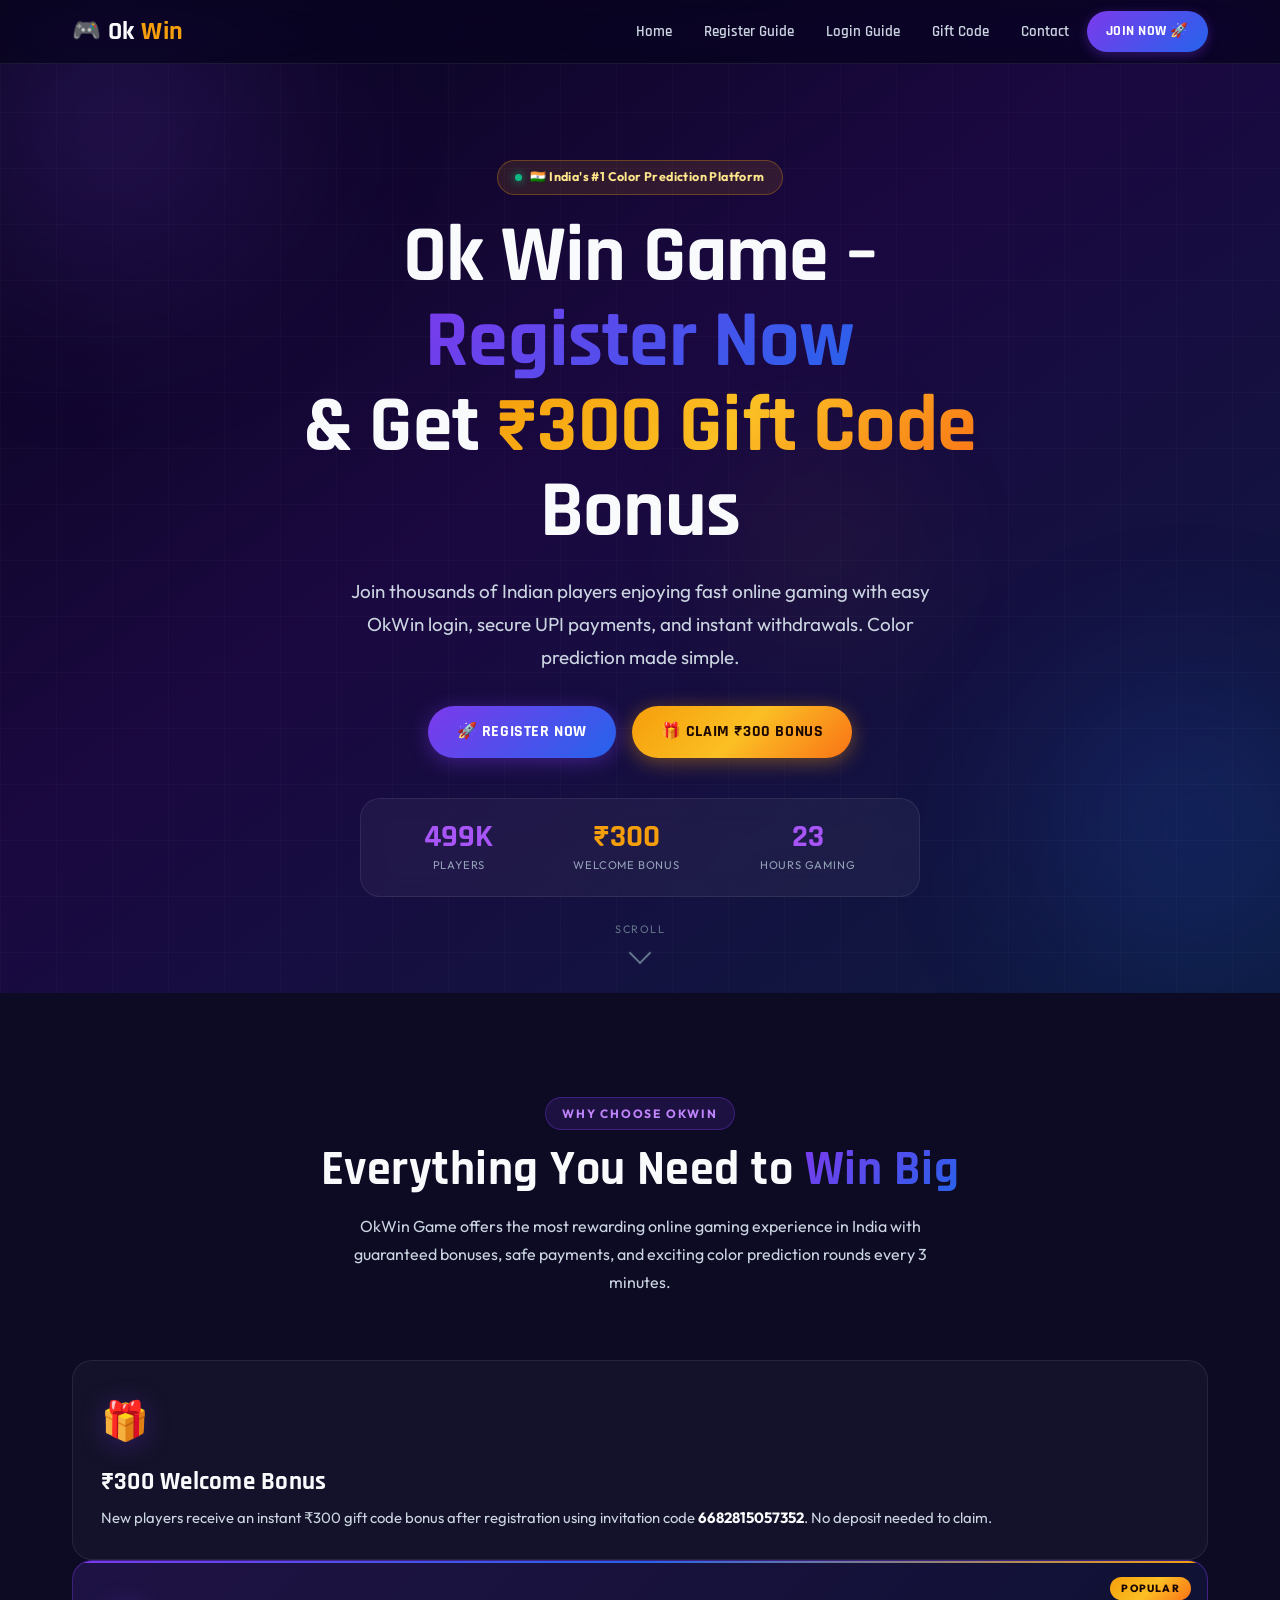
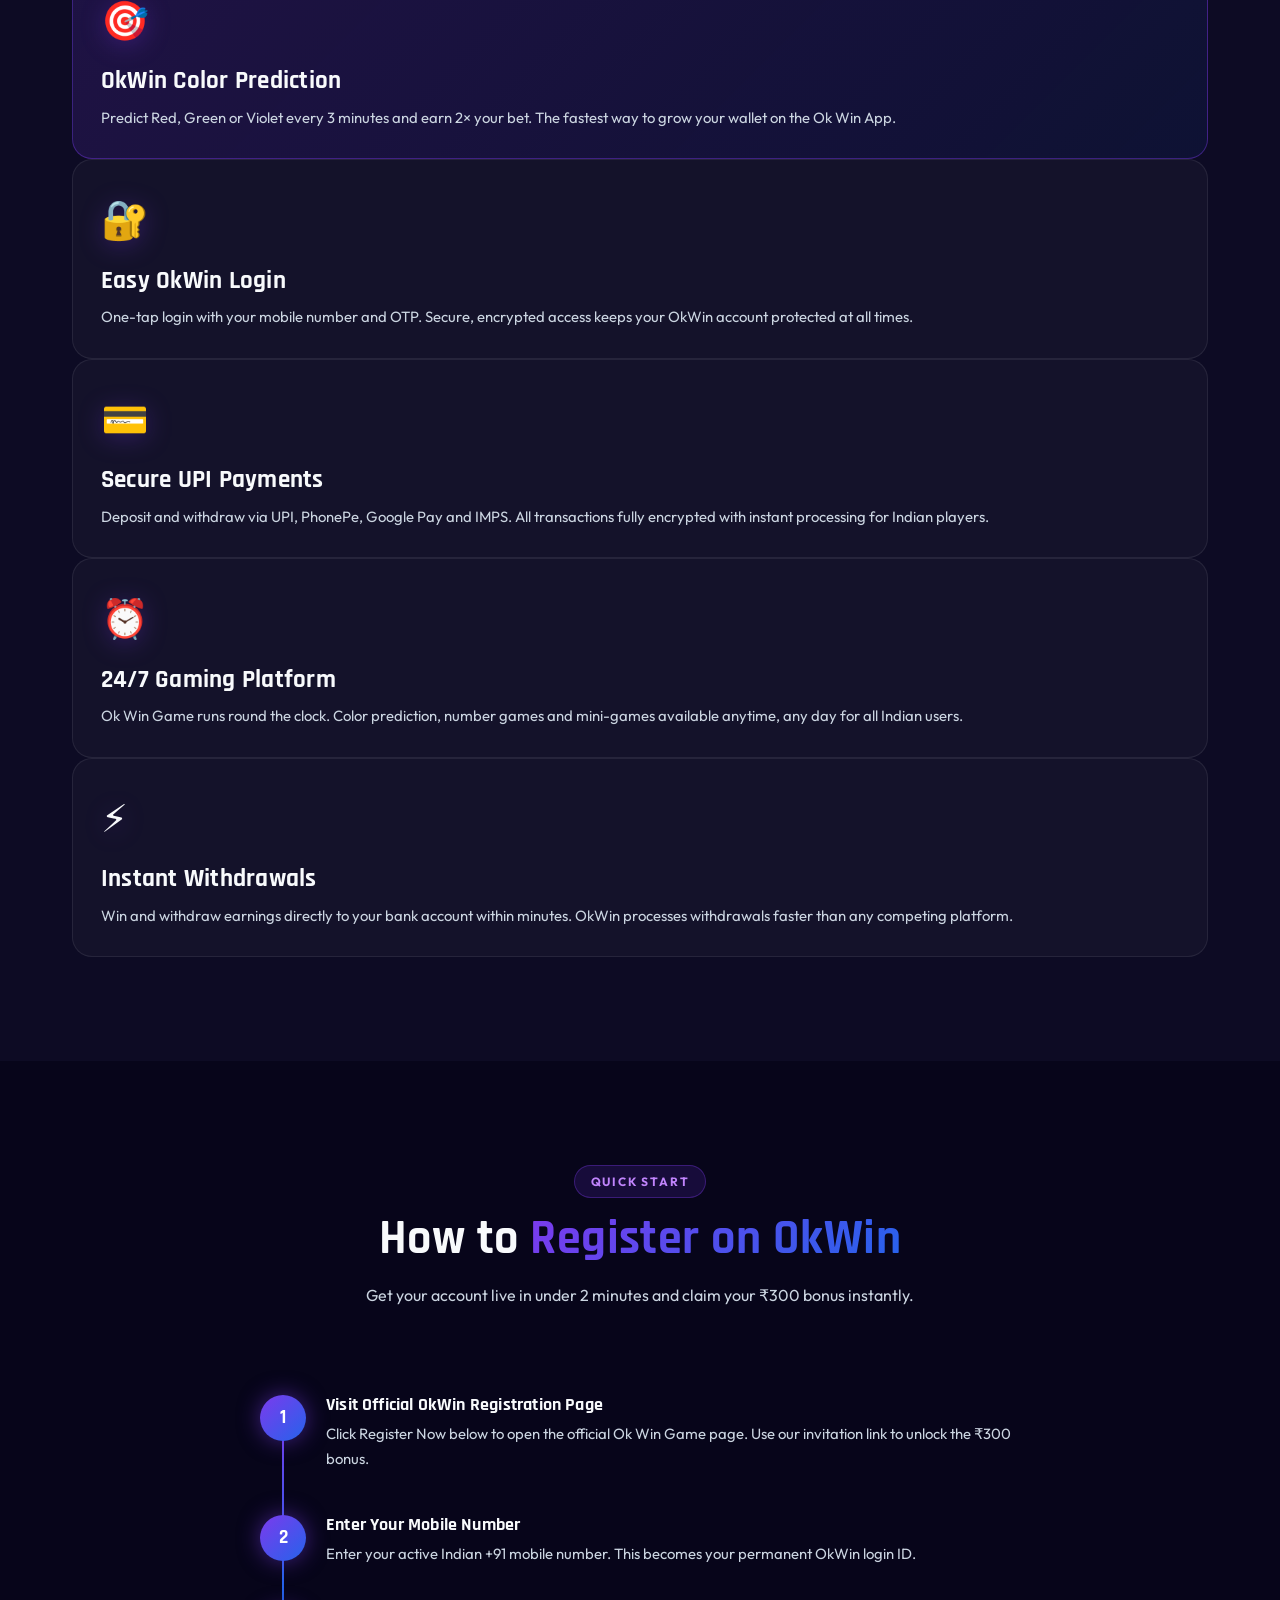
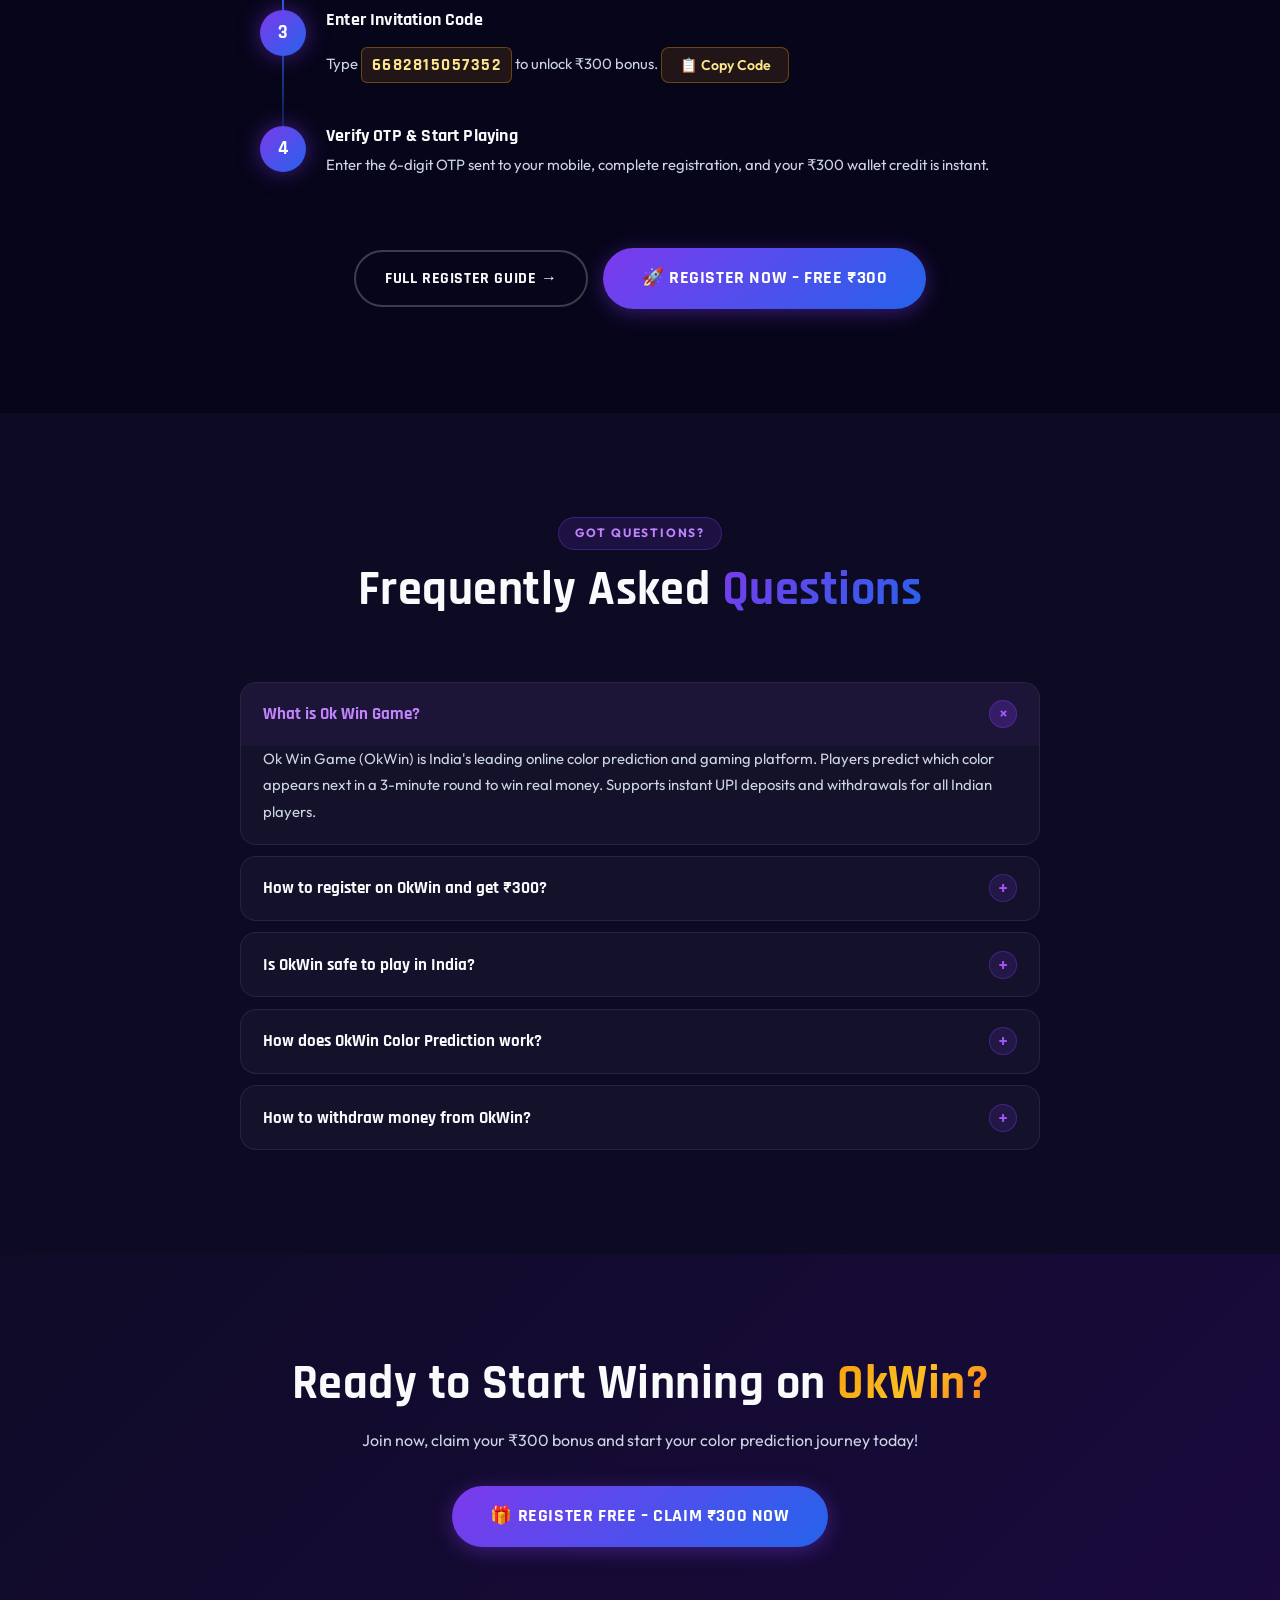
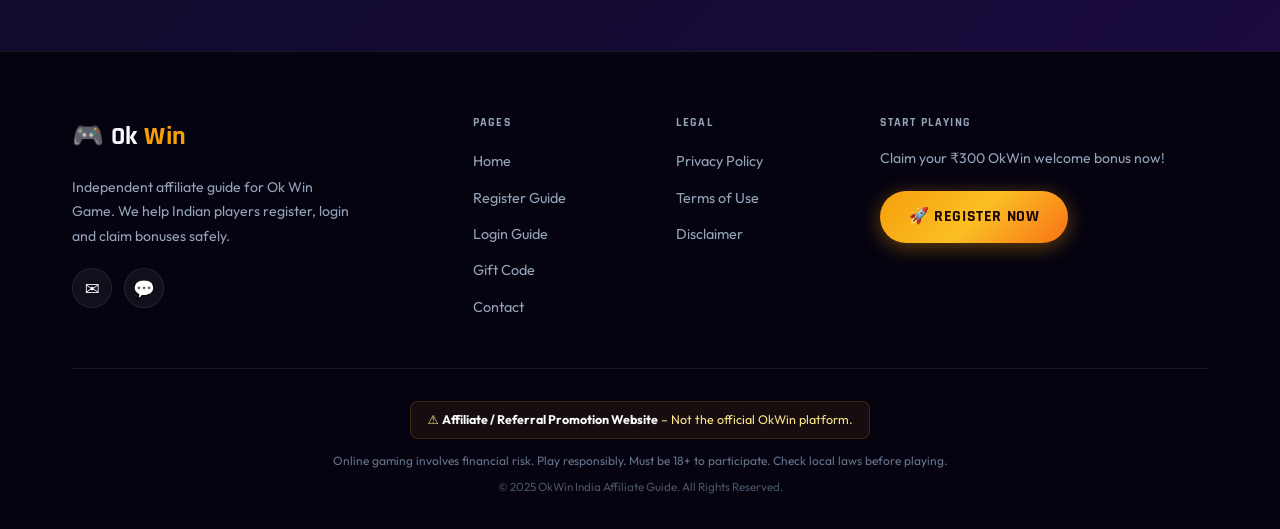
==== commit b2df4bf5: "Add Google site verification meta tag Added Google site verification meta tag for SEO." ====
--- a/index.html
+++ b/index.html
@@ -1,6 +1,7 @@
 <!DOCTYPE html>
 <html lang="en-IN">
 <head>
+<meta name="google-site-verification" content="CYO93_IWhzDPFBcRnnGvnvl2FuGM7Bud9HuJt0PmO80" />
 <meta charset="UTF-8"/>
 <meta name="viewport" content="width=device-width,initial-scale=1.0"/>
 <title>Ok Win Game – Register & Get ₹300 Gift Code Bonus | OkWin India 2025</title>
